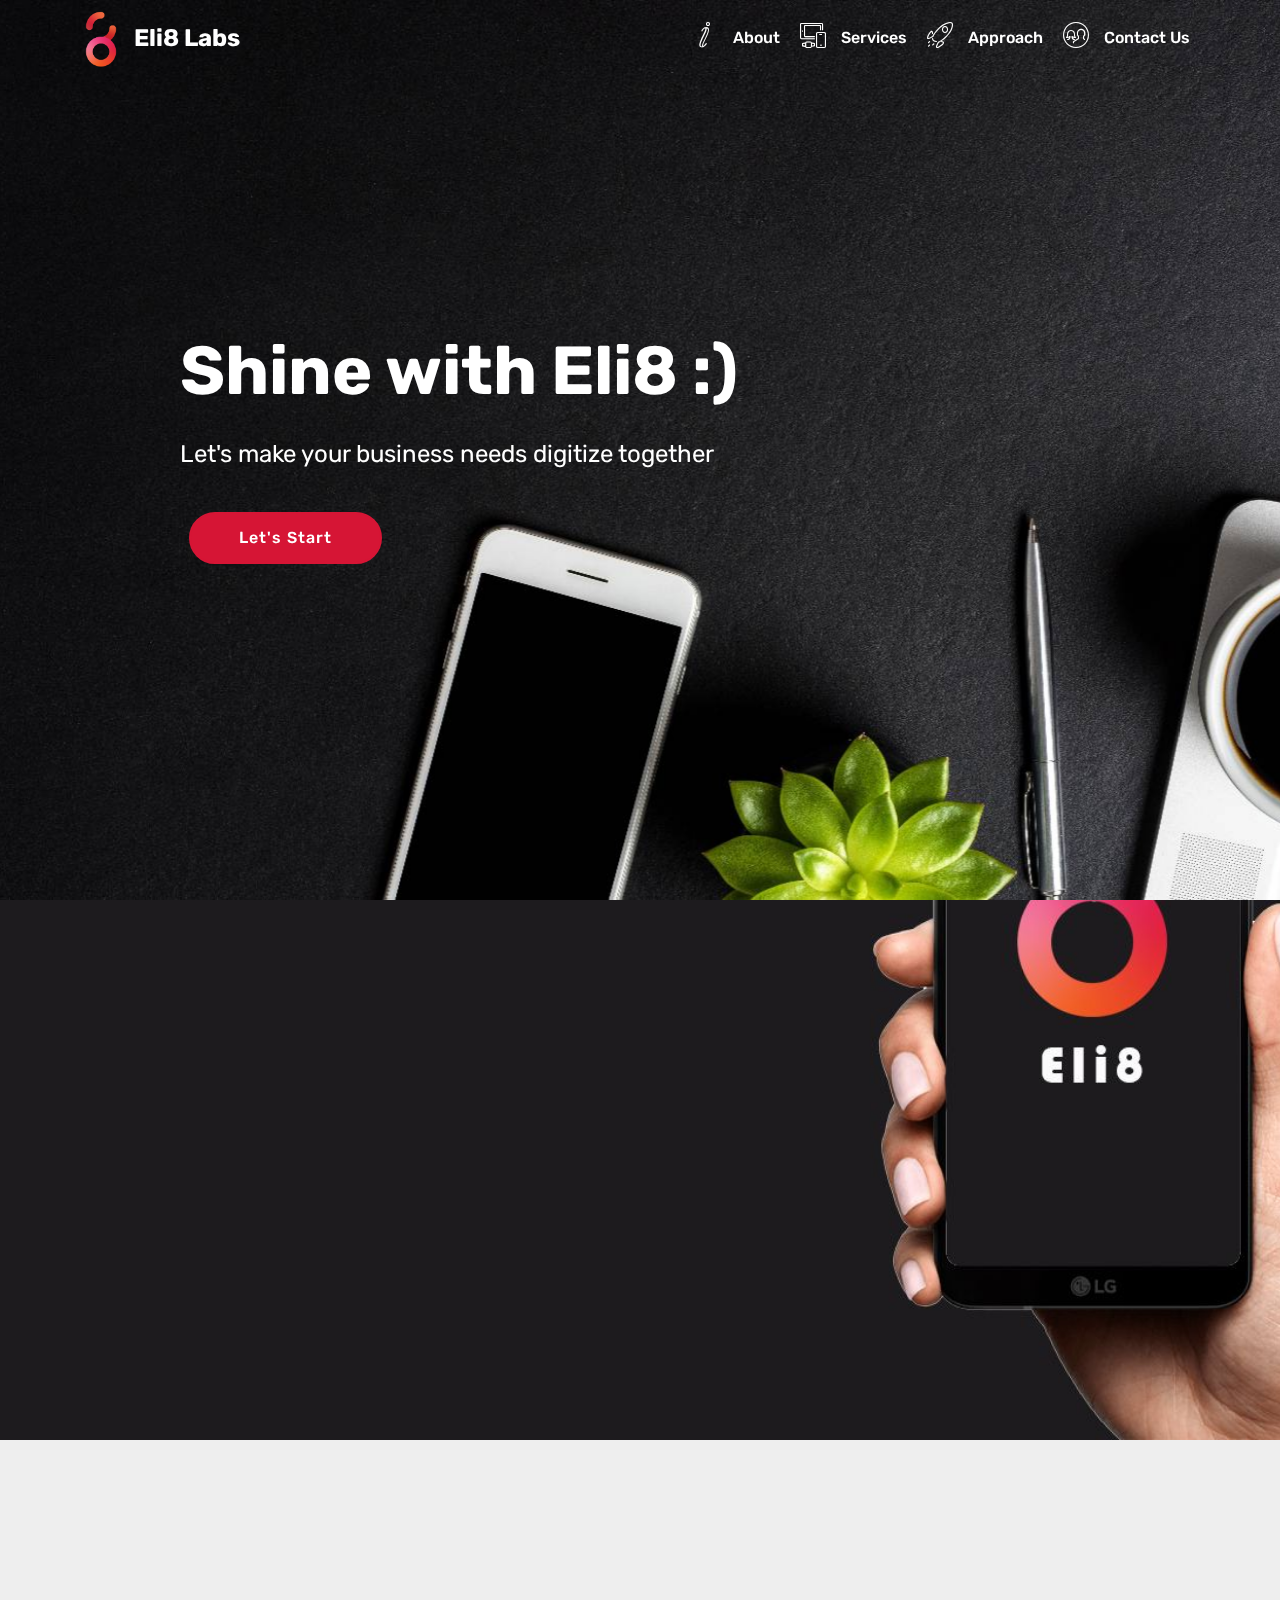
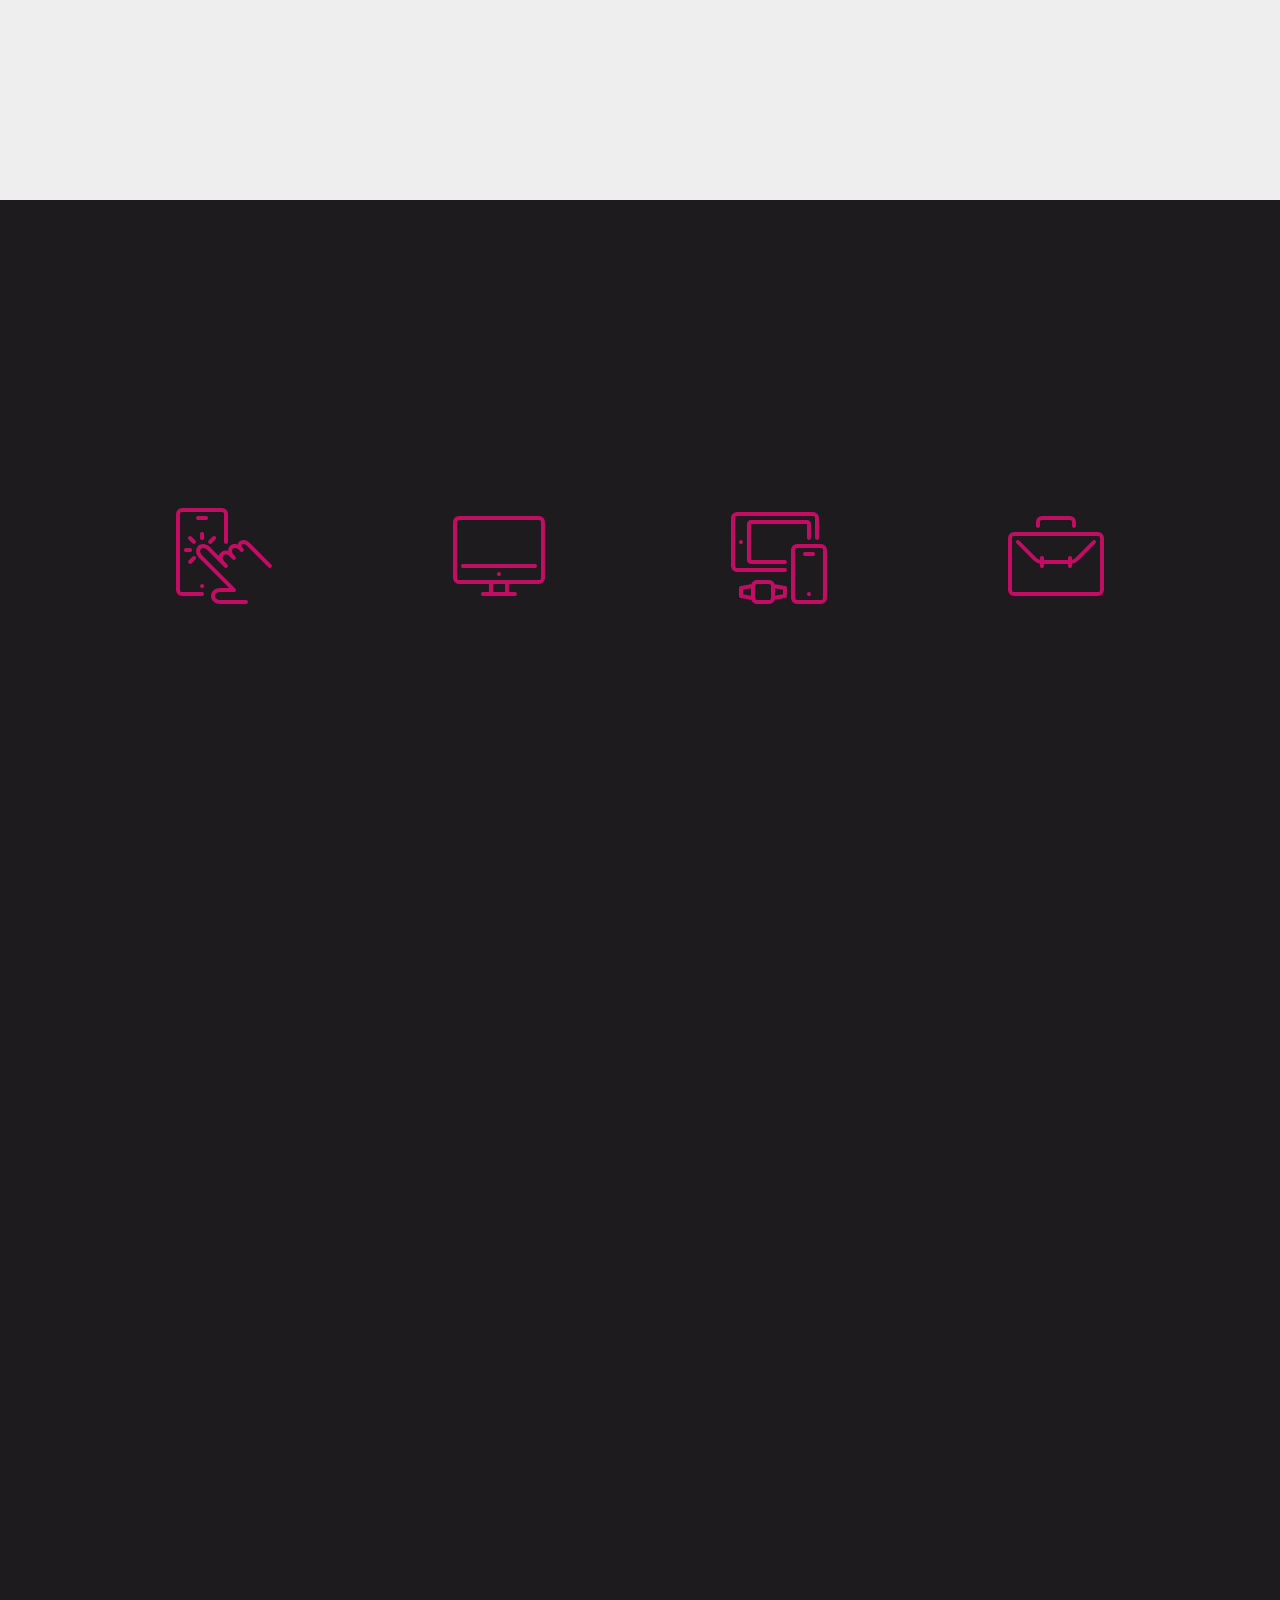
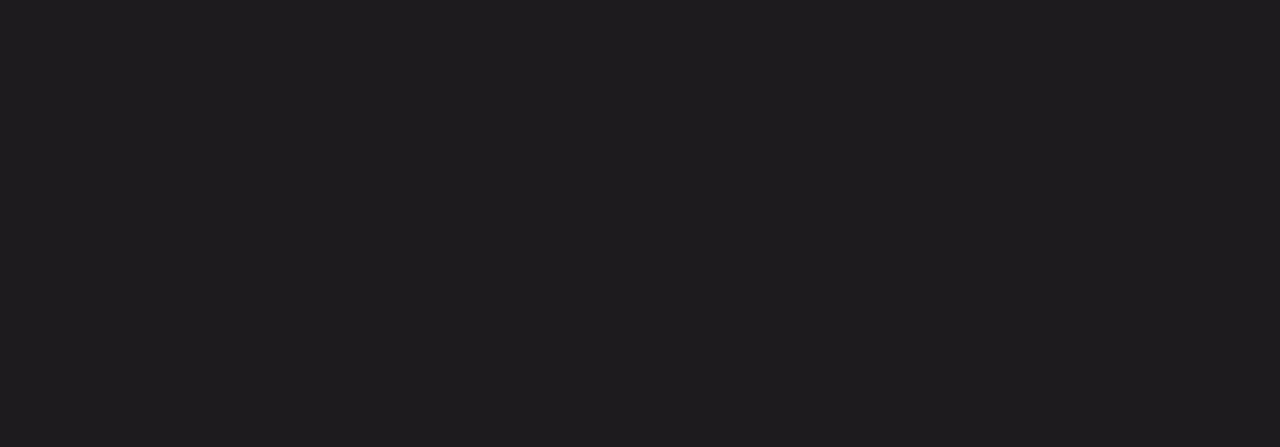
==== index.html @ a5d60093 "create github pages" ====
<!DOCTYPE html>
<html>
<head>
  <!-- Site made with Mobirise Website Builder v4.3.2, https://mobirise.com -->
  <meta charset="UTF-8">
  <meta http-equiv="X-UA-Compatible" content="IE=edge">
  <meta name="generator" content="Mobirise v4.3.2, mobirise.com">
  <meta name="viewport" content="width=device-width, initial-scale=1">
  <link rel="shortcut icon" href="assets/images/eli8-1068x1564.png" type="image/x-icon">
  <meta name="description" content="">
  <title>Home</title>
  <link rel="stylesheet" href="assets/web/assets/mobirise-icons/mobirise-icons.css">
  <link rel="stylesheet" href="assets/tether/tether.min.css">
  <link rel="stylesheet" href="assets/bootstrap/css/bootstrap.min.css">
  <link rel="stylesheet" href="assets/bootstrap/css/bootstrap-grid.min.css">
  <link rel="stylesheet" href="assets/bootstrap/css/bootstrap-reboot.min.css">
  <link rel="stylesheet" href="assets/dropdown/css/style.css">
  <link rel="stylesheet" href="assets/socicon/css/styles.css">
  <link rel="stylesheet" href="assets/animate.css/animate.min.css">
  <link rel="stylesheet" href="assets/theme/css/style.css">
  <link rel="stylesheet" href="assets/mobirise/css/mbr-additional.css" type="text/css">
  
  
  
</head>
<body>
<section class="menu cid-rvtbLqOova" once="menu" id="menu1-i" data-rv-view="177">

    

    <nav class="navbar navbar-expand beta-menu navbar-dropdown align-items-center navbar-fixed-top navbar-toggleable-sm bg-color transparent">
        <button class="navbar-toggler navbar-toggler-right" type="button" data-toggle="collapse" data-target="#navbarSupportedContent" aria-controls="navbarSupportedContent" aria-expanded="false" aria-label="Toggle navigation">
            <div class="hamburger">
                <span></span>
                <span></span>
                <span></span>
                <span></span>
            </div>
        </button>
        <div class="menu-logo">
            <div class="navbar-brand">
                <span class="navbar-logo">
                    <a href="https://mobirise.com">
                         <img src="assets/images/eli8-1068x1564.png" alt="Mobirise" title="" media-simple="true" style="height: 3.8rem;">
                    </a>
                </span>
                <span class="navbar-caption-wrap"><a class="navbar-caption text-white display-5" href="https://mobirise.com">
                        Eli8 Labs</a></span>
            </div>
        </div>
        <div class="collapse navbar-collapse" id="navbarSupportedContent">
            <ul class="navbar-nav nav-dropdown nav-right" data-app-modern-menu="true"><li class="nav-item">
                    <a class="nav-link link text-white display-4" href="about.html"><span class="mbri-italic mbr-iconfont mbr-iconfont-btn"></span>
                        
                        About</a>
                </li>
                <li class="nav-item">
                    <a class="nav-link link text-white display-4" href="services.html"><span class="mbri-devices mbr-iconfont mbr-iconfont-btn"></span>
                        Services</a>
                </li><li class="nav-item"><a class="nav-link link text-white display-4" href="approach.html"><span class="mbri-rocket mbr-iconfont mbr-iconfont-btn"></span>
                        
                        Approach
                    </a></li><li class="nav-item"><a class="nav-link link text-white display-4" href="index.html#form1-17"><span class="mbri-users mbr-iconfont mbr-iconfont-btn"></span>
                        
                        Contact Us</a></li></ul>
            
        </div>
    </nav>
</section>

<section class="engine"><a href="https://mobirise.co/n">bootstrap modal form</a></section><section class="cid-rvvhO554nx mbr-fullscreen mbr-parallax-background" id="header2-t" data-rv-view="179">

    

    

    <div class="container align-center">
        <div class="row justify-content-md-center">
            <div class="mbr-white col-md-10">
                <h1 class="mbr-section-title mbr-bold pb-3 mbr-fonts-style display-1">
                    Shine with Eli8 :)</h1>
                
                <p class="mbr-text pb-3 mbr-fonts-style display-5">
                    Let's make your business needs digitize together</p>
                <div class="mbr-section-btn"><a class="btn btn-md btn-secondary display-4" href="index.html#header9-14">Let's Start</a></div>
            </div>
        </div>
    </div>
    
</section>

<section class="header9 cid-rvvFscpYfG mbr-fullscreen mbr-parallax-background" id="header9-14" data-rv-view="182">

    

    

    <div class="container">
        <div class="media-container-column mbr-white col-md-8">
            <h1 class="mbr-section-title align-left mbr-bold pb-3 mbr-fonts-style display-1">
                Who We Are?</h1>
            
            <p class="mbr-text align-left pb-3 mbr-fonts-style display-5">
                Lorem Ipsum is simply dummy text of the printing and typesetting industry. Lorem Ipsum has been the industry's standard dummy text ever since the 1500s, when an unknown printer took a galley of type and scrambled it to make a type specimen book.</p>
            <div class="mbr-section-btn align-left"><a class="btn btn-md btn-primary display-4" href="https://mobirise.com">LEARN MORE ABOUT US</a></div>
        </div>
    </div>

    
</section>

<section class="mbr-section content4 cid-rvvIfYBjrs" id="content4-16" data-rv-view="185">

    

    <div class="container">
        <div class="media-container-row">
            <div class="title col-12 col-md-8">
                <h2 class="align-center pb-3 mbr-fonts-style display-2">
                    What We Do?</h2>
                <h3 class="mbr-section-subtitle align-center mbr-light mbr-fonts-style display-5">Lorem ipsum dolor sit amet, consectetur adipiscing elit, sed do eiusmod tempor incididunt ut labore et dolore magna aliqua.</h3>
                
            </div>
        </div>
    </div>
</section>

<section class="features1 cid-rvvI4tYI9h" id="features1-15" data-rv-view="187">
    
    

    
    <div class="container">
        <div class="media-container-row">

            <div class="card p-3 col-12 col-md-6 col-lg-3">
                <div class="card-img pb-3">
                    <span class="mbr-iconfont mbri-touch" style="color: rgb(193, 13, 100);" media-simple="true"></span>
                </div>
                <div class="card-box">
                    <h4 class="card-title py-3 mbr-fonts-style display-5">
                        Mobile Applications</h4>
                    <p class="mbr-text mbr-fonts-style display-7">
                        Android , iOS, Flutter Cross Platform Development</p>
                </div>
            </div>

            <div class="card p-3 col-12 col-md-6 col-lg-3">
                <div class="card-img pb-3">
                    <span class="mbr-iconfont mbri-desktop" style="color: rgb(193, 13, 100);" media-simple="true"></span>
                </div>
                <div class="card-box">
                    <h4 class="card-title py-3 mbr-fonts-style display-5">
                        Web Applications</h4>
                    <p class="mbr-text mbr-fonts-style display-7">
                        Web Application Development<br></p>
                </div>
            </div>

            <div class="card p-3 col-12 col-md-6 col-lg-3">
                <div class="card-img pb-3">
                    <span class="mbr-iconfont mbri-devices" style="color: rgb(193, 13, 100);" media-simple="true"></span>
                </div>
                <div class="card-box">
                    <h4 class="card-title py-3 mbr-fonts-style display-5">
                        App Landings</h4>
                    <p class="mbr-text mbr-fonts-style display-7">
                        App landing page development</p>
                </div>
            </div>

            <div class="card p-3 col-12 col-md-6 col-lg-3">
                <div class="card-img pb-3">
                    <span class="mbr-iconfont mbri-briefcase" style="color: rgb(193, 13, 100);" media-simple="true"></span>
                </div>
                <div class="card-box">
                    <h4 class="card-title py-3 mbr-fonts-style display-5">
                        Bespoke Systems</h4>
                    <p class="mbr-text mbr-fonts-style display-7">
                       Custom Applications for your organization</p>
                </div>
            </div>

        </div>

    </div>

</section>

<section class="mbr-section form1 cid-rvvOSDCwDo" id="form1-17" data-rv-view="190">

    

    
    <div class="container">
        <div class="row justify-content-center">
            <div class="title col-12 col-lg-8">
                <h2 class="mbr-section-title align-center pb-3 mbr-fonts-style display-2">
                    CONTACT US</h2>
                <h3 class="mbr-section-subtitle align-center mbr-light pb-3 mbr-fonts-style display-5">
                    Easily add subscribe and contact forms without any server-side integration.
                </h3>
            </div>
        </div>
    </div>
    <div class="container">
        <div class="row justify-content-center">
            <div class="media-container-column col-lg-8" data-form-type="formoid">
                    <div data-form-alert="" hidden="">
                        Thanks for filling out the form!
                    </div>
            
                    <form class="mbr-form" action="https://mobirise.com/" method="post" data-form-title="Mobirise Form"><input type="hidden" data-form-email="true" value="SjIIIX7i0pH27YofA9bRrX9NT9EL0CUHFRrZJlmYamUxlcJvRwofcOYhWgzHPPzpI78FyOOfkW+EtycL2wZRQ/Tr6wQ4jwp8awoGyJpTFpb8e1uePSMSh51F1GyrNR1G">
                        <div class="row row-sm-offset">
                            <div class="col-md-4 multi-horizontal" data-for="name">
                                <div class="form-group">
                                    <label class="form-control-label mbr-fonts-style display-7" for="name-form1-17">Name</label>
                                    <input type="text" class="form-control" name="name" data-form-field="Name" required="" id="name-form1-17">
                                </div>
                            </div>
                            <div class="col-md-4 multi-horizontal" data-for="email">
                                <div class="form-group">
                                    <label class="form-control-label mbr-fonts-style display-7" for="email-form1-17">Email</label>
                                    <input type="email" class="form-control" name="email" data-form-field="Email" required="" id="email-form1-17">
                                </div>
                            </div>
                            <div class="col-md-4 multi-horizontal" data-for="phone">
                                <div class="form-group">
                                    <label class="form-control-label mbr-fonts-style display-7" for="phone-form1-17">Phone</label>
                                    <input type="tel" class="form-control" name="phone" data-form-field="Phone" id="phone-form1-17">
                                </div>
                            </div>
                        </div>
                        <div class="form-group" data-for="message">
                            <label class="form-control-label mbr-fonts-style display-7" for="message-form1-17">Message</label>
                            <textarea type="text" class="form-control" name="message" rows="7" data-form-field="Message" id="message-form1-17"></textarea>
                        </div>
            
                        <span class="input-group-btn"><button href="" type="submit" class="btn btn-primary btn-form display-4">SEND FORM</button></span>
                    </form>
            </div>
        </div>
    </div>
</section>

<section class="footer4 cid-rvvPR5E1JB" id="footer4-1b" data-rv-view="193">

    

    

    <div class="container">
        <div class="media-container-row content mbr-white">
            <div class="col-md-3 col-sm-4">
                <div class="mb-3 img-logo">
                    <a href="https://mobirise.com/">
                        <img src="assets/images/eli8-1068x1564.png" alt="Mobirise" title="" media-simple="true">
                    </a>
                </div>
                <p class="mb-3 mbr-fonts-style foot-title display-7">
                    Eli8 Labs</p>
                <p class="mbr-text mbr-fonts-style mbr-links-column display-7">
                    <a href="about.html" class="text-primary">About Us</a>
                    <br><a href="services.html" class="text-primary">Services</a>
                    <br><a href="approach.html" class="text-primary">Approach</a>
                    <br><a href="contact.html" class="text-white"></a><a href="index.html#form1-17" class="text-primary">Contact </a><a href="index.html#form1-17" class="text-primary">Us</a></p>
            </div>
            <div class="col-md-4 col-sm-8">
                <p class="mb-4 foot-title mbr-fonts-style display-7">
                    RECENT NEWS
                </p>
                <p class="mbr-text mbr-fonts-style foot-text display-7">
                    Footer with solid color background and a contact form, Easily add subscribe and contact forms without any server-side integration.
                    <br>
                    <br>Mobirise helps you cut down development time by providing you with a flexible website editor with a drag and drop interface.
                </p>
            </div>
            <div class="col-md-4 offset-md-1 col-sm-12">
                <p class="mb-4 foot-title mbr-fonts-style display-7">
                    SUBSCRIBE
                </p>
                <p class="mbr-text mbr-fonts-style form-text display-7">
                    Get monthly updates and free resources.
                </p>
                <div class="media-container-column" data-form-type="formoid">
                    <div data-form-alert="" hidden="" class="align-center">
                        Thanks for filling out the form!
                    </div>

                    <form class="form-inline" action="https://mobirise.com/" method="post" data-form-title="Mobirise Form">
                        <input type="hidden" value="KBNyMuLrk+CUOon3dSok3vbvHVlHdMuKdqHhSME4bMKo0dPQEgIJ8gZAJFjbyifatjQqJdF0U2yP+rNX9300ZXN42Wptm7UsYut401mdyhWepyqN61+0U8III/oRf6lU" data-form-email="true">
                        <div class="form-group">
                            <input type="email" class="form-control input-sm input-inverse my-2" name="email" required="" data-form-field="Email" placeholder="Email" id="email-footer4-1b">
                        </div>
                        <div class="input-group-btn m-2">
                            <button href="" class="btn btn-primary display-4" type="submit" role="button">Subscribe</button>
                        </div>
                    </form>
                </div>
                <p class="mb-4 mbr-fonts-style foot-title display-7">
                    CONNECT WITH US
                </p>
                <div class="social-list pl-0 mb-0">
                        <div class="soc-item">
                            <a href="https://twitter.com/mobirise" target="_blank">
                                <span class="socicon-twitter socicon mbr-iconfont mbr-iconfont-social" media-simple="true"></span>
                            </a>
                        </div>
                        <div class="soc-item">
                            <a href="https://www.facebook.com/pages/Mobirise/1616226671953247" target="_blank">
                                <span class="socicon-facebook socicon mbr-iconfont mbr-iconfont-social" media-simple="true"></span>
                            </a>
                        </div>
                        <div class="soc-item">
                            <a href="https://www.youtube.com/c/mobirise" target="_blank">
                                <span class="socicon-youtube socicon mbr-iconfont mbr-iconfont-social" media-simple="true"></span>
                            </a>
                        </div>
                        <div class="soc-item">
                            <a href="https://instagram.com/mobirise" target="_blank">
                                <span class="socicon-instagram socicon mbr-iconfont mbr-iconfont-social" media-simple="true"></span>
                            </a>
                        </div>
                        <div class="soc-item">
                            <a href="https://plus.google.com/u/0/+Mobirise" target="_blank">
                                <span class="socicon-googleplus socicon mbr-iconfont mbr-iconfont-social" media-simple="true"></span>
                            </a>
                        </div>
                        <div class="soc-item">
                            <a href="https://www.behance.net/Mobirise" target="_blank">
                                <span class="socicon-behance socicon mbr-iconfont mbr-iconfont-social" media-simple="true"></span>
                            </a>
                        </div>
                </div>
            </div>
        </div>
        
    </div>
</section>


  <script src="assets/web/assets/jquery/jquery.min.js"></script>
  <script src="assets/popper/popper.min.js"></script>
  <script src="assets/tether/tether.min.js"></script>
  <script src="assets/bootstrap/js/bootstrap.min.js"></script>
  <script src="assets/smooth-scroll/smooth-scroll.js"></script>
  <script src="assets/dropdown/js/script.min.js"></script>
  <script src="assets/viewport-checker/jquery.viewportchecker.js"></script>
  <script src="assets/jarallax/jarallax.min.js"></script>
  <script src="assets/touch-swipe/jquery.touch-swipe.min.js"></script>
  <script src="assets/theme/js/script.js"></script>
  <script src="assets/formoid/formoid.min.js"></script>
  
  
 <div id="scrollToTop" class="scrollToTop mbr-arrow-up"><a style="text-align: center;"><i class="mbri-down mbr-iconfont"></i></a></div>
    <input name="animation" type="hidden">
  </body>
</html>
---- assets/web/assets/mobirise-icons/mobirise-icons.css ----
@font-face {
  font-family: 'MobiriseIcons';
  src:  url('mobirise-icons.eot?spat4u');
  src:  url('mobirise-icons.eot?spat4u#iefix') format('embedded-opentype'),
    url('mobirise-icons.ttf?spat4u') format('truetype'),
    url('mobirise-icons.woff?spat4u') format('woff'),
    url('mobirise-icons.svg?spat4u#MobiriseIcons') format('svg');
  font-weight: normal;
  font-style: normal;
}

[class^="mbri-"], [class*=" mbri-"] {
  /* use !important to prevent issues with browser extensions that change fonts */
  font-family: MobiriseIcons !important;
  speak: none;
  font-style: normal;
  font-weight: normal;
  font-variant: normal;
  text-transform: none;
  line-height: 1;

  /* Better Font Rendering =========== */
  -webkit-font-smoothing: antialiased;
  -moz-osx-font-smoothing: grayscale;
}

.mbri-add-submenu:before {
  content: "\e900";
}
.mbri-alert:before {
  content: "\e901";
}
.mbri-align-center:before {
  content: "\e902";
}
.mbri-align-justify:before {
  content: "\e903";
}
.mbri-align-left:before {
  content: "\e904";
}
.mbri-align-right:before {
  content: "\e905";
}
.mbri-android:before {
  content: "\e906";
}
.mbri-apple:before {
  content: "\e907";
}
.mbri-arrow-down:before {
  content: "\e908";
}
.mbri-arrow-next:before {
  content: "\e909";
}
.mbri-arrow-prev:before {
  content: "\e90a";
}
.mbri-arrow-up:before {
  content: "\e90b";
}
.mbri-bold:before {
  content: "\e90c";
}
.mbri-bookmark:before {
  content: "\e90d";
}
.mbri-bootstrap:before {
  content: "\e90e";
}
.mbri-briefcase:before {
  content: "\e90f";
}
.mbri-browse:before {
  content: "\e910";
}
.mbri-bulleted-list:before {
  content: "\e911";
}
.mbri-calendar:before {
  content: "\e912";
}
.mbri-camera:before {
  content: "\e913";
}
.mbri-cart-add:before {
  content: "\e914";
}
.mbri-cart-full:before {
  content: "\e915";
}
.mbri-cash:before {
  content: "\e916";
}
.mbri-change-style:before {
  content: "\e917";
}
.mbri-chat:before {
  content: "\e918";
}
.mbri-clock:before {
  content: "\e919";
}
.mbri-close:before {
  content: "\e91a";
}
.mbri-cloud:before {
  content: "\e91b";
}
.mbri-code:before {
  content: "\e91c";
}
.mbri-contact-form:before {
  content: "\e91d";
}
.mbri-credit-card:before {
  content: "\e91e";
}
.mbri-cursor-click:before {
  content: "\e91f";
}
.mbri-cust-feedback:before {
  content: "\e920";
}
.mbri-database:before {
  content: "\e921";
}
.mbri-delivery:before {
  content: "\e922";
}
.mbri-desktop:before {
  content: "\e923";
}
.mbri-devices:before {
  content: "\e924";
}
.mbri-down:before {
  content: "\e925";
}
.mbri-download:before {
  content: "\e989";
}
.mbri-drag-n-drop:before {
  content: "\e927";
}
.mbri-drag-n-drop2:before {
  content: "\e928";
}
.mbri-edit:before {
  content: "\e929";
}
.mbri-edit2:before {
  content: "\e92a";
}
.mbri-error:before {
  content: "\e92b";
}
.mbri-extension:before {
  content: "\e92c";
}
.mbri-features:before {
  content: "\e92d";
}
.mbri-file:before {
  content: "\e92e";
}
.mbri-flag:before {
  content: "\e92f";
}
.mbri-folder:before {
  content: "\e930";
}
.mbri-gift:before {
  content: "\e931";
}
.mbri-github:before {
  content: "\e932";
}
.mbri-globe:before {
  content: "\e933";
}
.mbri-globe-2:before {
  content: "\e934";
}
.mbri-growing-chart:before {
  content: "\e935";
}
.mbri-hearth:before {
  content: "\e936";
}
.mbri-help:before {
  content: "\e937";
}
.mbri-home:before {
  content: "\e938";
}
.mbri-hot-cup:before {
  content: "\e939";
}
.mbri-idea:before {
  content: "\e93a";
}
.mbri-image-gallery:before {
  content: "\e93b";
}
.mbri-image-slider:before {
  content: "\e93c";
}
.mbri-info:before {
  content: "\e93d";
}
.mbri-italic:before {
  content: "\e93e";
}
.mbri-key:before {
  content: "\e93f";
}
.mbri-laptop:before {
  content: "\e940";
}
.mbri-layers:before {
  content: "\e941";
}
.mbri-left-right:before {
  content: "\e942";
}
.mbri-left:before {
  content: "\e943";
}
.mbri-letter:before {
  content: "\e944";
}
.mbri-like:before {
  content: "\e945";
}
.mbri-link:before {
  content: "\e946";
}
.mbri-lock:before {
  content: "\e947";
}
.mbri-login:before {
  content: "\e948";
}
.mbri-logout:before {
  content: "\e949";
}
.mbri-magic-stick:before {
  content: "\e94a";
}
.mbri-map-pin:before {
  content: "\e94b";
}
.mbri-menu:before {
  content: "\e94c";
}
.mbri-mobile:before {
  content: "\e94d";
}
.mbri-mobile2:before {
  content: "\e94e";
}
.mbri-mobirise:before {
  content: "\e94f";
}
.mbri-more-horizontal:before {
  content: "\e950";
}
.mbri-more-vertical:before {
  content: "\e951";
}
.mbri-music:before {
  content: "\e952";
}
.mbri-new-file:before {
  content: "\e953";
}
.mbri-numbered-list:before {
  content: "\e954";
}
.mbri-opened-folder:before {
  content: "\e955";
}
.mbri-pages:before {
  content: "\e956";
}
.mbri-paper-plane:before {
  content: "\e957";
}
.mbri-paperclip:before {
  content: "\e958";
}
.mbri-photo:before {
  content: "\e959";
}
.mbri-photos:before {
  content: "\e95a";
}
.mbri-pin:before {
  content: "\e95b";
}
.mbri-play:before {
  content: "\e95c";
}
.mbri-plus:before {
  content: "\e95d";
}
.mbri-preview:before {
  content: "\e95e";
}
.mbri-print:before {
  content: "\e95f";
}
.mbri-protect:before {
  content: "\e960";
}
.mbri-question:before {
  content: "\e961";
}
.mbri-quote-left:before {
  content: "\e962";
}
.mbri-quote-right:before {
  content: "\e963";
}
.mbri-refresh:before {
  content: "\e964";
}
.mbri-responsive:before {
  content: "\e965";
}
.mbri-right:before {
  content: "\e966";
}
.mbri-rocket:before {
  content: "\e967";
}
.mbri-sad-face:before {
  content: "\e968";
}
.mbri-sale:before {
  content: "\e969";
}
.mbri-save:before {
  content: "\e96a";
}
.mbri-search:before {
  content: "\e96b";
}
.mbri-setting:before {
  content: "\e96c";
}
.mbri-setting2:before {
  content: "\e96d";
}
.mbri-setting3:before {
  content: "\e96e";
}
.mbri-share:before {
  content: "\e96f";
}
.mbri-shopping-bag:before {
  content: "\e970";
}
.mbri-shopping-basket:before {
  content: "\e971";
}
.mbri-shopping-cart:before {
  content: "\e972";
}
.mbri-sites:before {
  content: "\e973";
}
.mbri-smile-face:before {
  content: "\e974";
}
.mbri-speed:before {
  content: "\e975";
}
.mbri-star:before {
  content: "\e976";
}
.mbri-success:before {
  content: "\e977";
}
.mbri-sun:before {
  content: "\e978";
}
.mbri-sun2:before {
  content: "\e979";
}
.mbri-tablet:before {
  content: "\e97a";
}
.mbri-tablet-vertical:before {
  content: "\e97b";
}
.mbri-target:before {
  content: "\e97c";
}
.mbri-timer:before {
  content: "\e97d";
}
.mbri-to-ftp:before {
  content: "\e97e";
}
.mbri-to-local-drive:before {
  content: "\e97f";
}
.mbri-touch-swipe:before {
  content: "\e980";
}
.mbri-touch:before {
  content: "\e981";
}
.mbri-trash:before {
  content: "\e982";
}
.mbri-underline:before {
  content: "\e983";
}
.mbri-unlink:before {
  content: "\e984";
}
.mbri-unlock:before {
  content: "\e985";
}
.mbri-up-down:before {
  content: "\e986";
}
.mbri-up:before {
  content: "\e987";
}
.mbri-update:before {
  content: "\e988";
}
.mbri-upload:before {
 content: "\e926"; 
}
.mbri-user:before {
  content: "\e98a";
}
.mbri-user2:before {
  content: "\e98b";
}
.mbri-users:before {
  content: "\e98c";
}
.mbri-video:before {
  content: "\e98d";
}
.mbri-video-play:before {
  content: "\e98e";
}
.mbri-watch:before {
  content: "\e98f";
}
.mbri-website-theme:before {
  content: "\e990";
}
.mbri-wifi:before {
  content: "\e991";
}
.mbri-windows:before {
  content: "\e992";
}
.mbri-zoom-out:before {
  content: "\e993";
}
.mbri-redo:before {
  content: "\e994";
}
.mbri-undo:before {
  content: "\e995";
}
---- assets/dropdown/css/style.css ----
.navbar-dropdown {
  left: 0;
  padding: 0;
  position: absolute;
  right: 0;
  top: 0;
  transition: all 0.45s ease;
  z-index: 1030;
  background: #282828; }
  .navbar-dropdown .navbar-logo {
    margin-right: 0.8rem;
    transition: margin 0.3s ease-in-out;
    vertical-align: middle; }
    .navbar-dropdown .navbar-logo img {
      height: 3.125rem;
      transition: all 0.3s ease-in-out; }
    .navbar-dropdown .navbar-logo.mbr-iconfont {
      font-size: 3.125rem;
      line-height: 3.125rem; }
  .navbar-dropdown .navbar-caption {
    font-weight: 700;
    white-space: normal;
    vertical-align: -4px;
    line-height: 3.125rem !important; }
    .navbar-dropdown .navbar-caption, .navbar-dropdown .navbar-caption:hover {
      color: inherit;
      text-decoration: none; }
  .navbar-dropdown .mbr-iconfont + .navbar-caption {
    vertical-align: -1px; }
  .navbar-dropdown.navbar-fixed-top {
    position: fixed; }
  .navbar-dropdown .navbar-brand span {
    vertical-align: -4px; }
  .navbar-dropdown.bg-color.transparent {
    background: none; }
  .navbar-dropdown.navbar-short .navbar-brand {
    padding: 0.625rem 0; }
    .navbar-dropdown.navbar-short .navbar-brand span {
      vertical-align: -1px; }
  .navbar-dropdown.navbar-short .navbar-caption {
    line-height: 2.375rem !important;
    vertical-align: -2px; }
  .navbar-dropdown.navbar-short .navbar-logo {
    margin-right: 0.5rem; }
    .navbar-dropdown.navbar-short .navbar-logo img {
      height: 2.375rem; }
    .navbar-dropdown.navbar-short .navbar-logo.mbr-iconfont {
      font-size: 2.375rem;
      line-height: 2.375rem; }
  .navbar-dropdown.navbar-short .mbr-table-cell {
    height: 3.625rem; }
  .navbar-dropdown .navbar-close {
    left: 0.6875rem;
    position: fixed;
    top: 0.75rem;
    z-index: 1000; }
  .navbar-dropdown .hamburger-icon {
    content: "";
    display: inline-block;
    vertical-align: middle;
    width: 16px;
    -webkit-box-shadow: 0 -6px 0 1px #282828,0 0 0 1px #282828,0 6px 0 1px #282828;
    -moz-box-shadow: 0 -6px 0 1px #282828,0 0 0 1px #282828,0 6px 0 1px #282828;
    box-shadow: 0 -6px 0 1px #282828,0 0 0 1px #282828,0 6px 0 1px #282828; }

.dropdown-menu .dropdown-toggle[data-toggle="dropdown-submenu"]::after {
  border-bottom: 0.35em solid transparent;
  border-left: 0.35em solid;
  border-right: 0;
  border-top: 0.35em solid transparent;
  margin-left: 0.3rem; }

.dropdown-menu .dropdown-item:focus {
  outline: 0; }

.nav-dropdown {
  font-size: 0.75rem;
  font-weight: 500;
  height: auto !important; }
  .nav-dropdown .nav-btn {
    padding-left: 1rem; }
  .nav-dropdown .link {
    margin: .667em 1.667em;
    font-weight: 500;
    padding: 0;
    transition: color .2s ease-in-out; }
    .nav-dropdown .link.dropdown-toggle {
      margin-right: 2.583em; }
      .nav-dropdown .link.dropdown-toggle::after {
        margin-left: .25rem;
        border-top: 0.35em solid;
        border-right: 0.35em solid transparent;
        border-left: 0.35em solid transparent;
        border-bottom: 0; }
      .nav-dropdown .link.dropdown-toggle[aria-expanded="true"] {
        margin: 0;
        padding: 0.667em 3.263em  0.667em 1.667em; }
  .nav-dropdown .link::after,
  .nav-dropdown .dropdown-item::after {
    color: inherit; }
  .nav-dropdown .btn {
    font-size: 0.75rem;
    font-weight: 700;
    letter-spacing: 0;
    margin-bottom: 0;
    padding-left: 1.25rem;
    padding-right: 1.25rem; }
  .nav-dropdown .dropdown-menu {
    border-radius: 0;
    border: 0;
    left: 0;
    margin: 0;
    padding-bottom: 1.25rem;
    padding-top: 1.25rem;
    position: relative; }
  .nav-dropdown .dropdown-submenu {
    margin-left: 0.125rem;
    top: 0; }
  .nav-dropdown .dropdown-item {
    font-weight: 500;
    line-height: 2;
    padding: 0.3846em 4.615em 0.3846em 1.5385em;
    position: relative;
    transition: color .2s ease-in-out, background-color .2s ease-in-out; }
    .nav-dropdown .dropdown-item::after {
      margin-top: -0.3077em;
      position: absolute;
      right: 1.1538em;
      top: 50%; }
    .nav-dropdown .dropdown-item:focus, .nav-dropdown .dropdown-item:hover {
      background: none; }

@media (max-width: 767px) {
  .nav-dropdown.navbar-toggleable-sm {
    bottom: 0;
    display: none;
    left: 0;
    overflow-x: hidden;
    position: fixed;
    top: 0;
    transform: translateX(-100%);
    -ms-transform: translateX(-100%);
    -webkit-transform: translateX(-100%);
    width: 18.75rem;
    z-index: 999; } }
.nav-dropdown.navbar-toggleable-xl {
  bottom: 0;
  display: none;
  left: 0;
  overflow-x: hidden;
  position: fixed;
  top: 0;
  transform: translateX(-100%);
  -ms-transform: translateX(-100%);
  -webkit-transform: translateX(-100%);
  width: 18.75rem;
  z-index: 999; }

.nav-dropdown-sm {
  display: block !important;
  overflow-x: hidden;
  overflow: auto;
  padding-top: 3.875rem; }
  .nav-dropdown-sm::after {
    content: "";
    display: block;
    height: 3rem;
    width: 100%; }
  .nav-dropdown-sm.collapse.in ~ .navbar-close {
    display: block !important; }
  .nav-dropdown-sm.collapsing, .nav-dropdown-sm.collapse.in {
    transform: translateX(0);
    -ms-transform: translateX(0);
    -webkit-transform: translateX(0);
    transition: all 0.25s ease-out;
    -webkit-transition: all 0.25s ease-out;
    background: #282828; }
  .nav-dropdown-sm.collapsing[aria-expanded="false"] {
    transform: translateX(-100%);
    -ms-transform: translateX(-100%);
    -webkit-transform: translateX(-100%); }
  .nav-dropdown-sm .nav-item {
    display: block;
    margin-left: 0 !important;
    padding-left: 0; }
  .nav-dropdown-sm .link,
  .nav-dropdown-sm .dropdown-item {
    border-top: 1px dotted rgba(255, 255, 255, 0.1);
    font-size: 0.8125rem;
    line-height: 1.6;
    margin: 0 !important;
    padding: 0.875rem 2.4rem 0.875rem 1.5625rem !important;
    position: relative;
    white-space: normal; }
    .nav-dropdown-sm .link:focus, .nav-dropdown-sm .link:hover,
    .nav-dropdown-sm .dropdown-item:focus,
    .nav-dropdown-sm .dropdown-item:hover {
      background: rgba(0, 0, 0, 0.2) !important;
      color: #c0a375; }
  .nav-dropdown-sm .nav-btn {
    position: relative;
    padding: 1.5625rem 1.5625rem 0 1.5625rem; }
    .nav-dropdown-sm .nav-btn::before {
      border-top: 1px dotted rgba(255, 255, 255, 0.1);
      content: "";
      left: 0;
      position: absolute;
      top: 0;
      width: 100%; }
    .nav-dropdown-sm .nav-btn + .nav-btn {
      padding-top: 0.625rem; }
      .nav-dropdown-sm .nav-btn + .nav-btn::before {
        display: none; }
  .nav-dropdown-sm .btn {
    padding: 0.625rem 0; }
  .nav-dropdown-sm .dropdown-toggle[data-toggle="dropdown-submenu"]::after {
    margin-left: .25rem;
    border-top: 0.35em solid;
    border-right: 0.35em solid transparent;
    border-left: 0.35em solid transparent;
    border-bottom: 0; }
  .nav-dropdown-sm .dropdown-toggle[data-toggle="dropdown-submenu"][aria-expanded="true"]::after {
    border-top: 0;
    border-right: 0.35em solid transparent;
    border-left: 0.35em solid transparent;
    border-bottom: 0.35em solid; }
  .nav-dropdown-sm .dropdown-menu {
    margin: 0;
    padding: 0;
    position: relative;
    top: 0;
    left: 0;
    width: 100%;
    border: 0;
    float: none;
    border-radius: 0;
    background: none; }
  .nav-dropdown-sm .dropdown-submenu {
    left: 100%;
    margin-left: 0.125rem;
    margin-top: -1.25rem;
    top: 0; }

.navbar-toggleable-sm .nav-dropdown .dropdown-menu {
  position: absolute; }

.navbar-toggleable-sm .nav-dropdown .dropdown-submenu {
  left: 100%;
  margin-left: 0.125rem;
  margin-top: -1.25rem;
  top: 0; }

.navbar-toggleable-sm.opened .nav-dropdown .dropdown-menu {
  position: relative; }

.navbar-toggleable-sm.opened .nav-dropdown .dropdown-submenu {
  left: 0;
  margin-left: 00rem;
  margin-top: 0rem;
  top: 0; }

.is-builder .nav-dropdown.collapsing {
  transition: none !important; }

/*# sourceMappingURL=style.css.map */
---- assets/socicon/css/styles.css ----
@charset "UTF-8";

@font-face {
  font-family: "socicon";
  src:url("../fonts/socicon.eot");
  src:url("../fonts/socicon.eot?#iefix") format("embedded-opentype"),
    url("../fonts/socicon.woff") format("woff"),
    url("../fonts/socicon.ttf") format("truetype"),
    url("../fonts/socicon.svg#socicon") format("svg");
  font-weight: normal;
  font-style: normal;

}

[data-icon]:before {
  font-family: "socicon" !important;
  content: attr(data-icon);
  font-style: normal !important;
  font-weight: normal !important;
  font-variant: normal !important;
  text-transform: none !important;
  speak: none;
  line-height: 1;
  -webkit-font-smoothing: antialiased;
  -moz-osx-font-smoothing: grayscale;
}

[class^="socicon-"]:before,
[class*=" socicon-"]:before {
  font-family: "socicon" !important;
  font-style: normal !important;
  font-weight: normal !important;
  font-variant: normal !important;
  text-transform: none !important;
  speak: none;
  line-height: 1;
  -webkit-font-smoothing: antialiased;
  -moz-osx-font-smoothing: grayscale;
}

.socicon-modelmayhem:before {
  content: "\e000";
}
.socicon-mixcloud:before {
  content: "\e001";
}
.socicon-drupal:before {
  content: "\e002";
}
.socicon-swarm:before {
  content: "\e003";
}
.socicon-istock:before {
  content: "\e004";
}
.socicon-yammer:before {
  content: "\e005";
}
.socicon-ello:before {
  content: "\e006";
}
.socicon-stackoverflow:before {
  content: "\e007";
}
.socicon-persona:before {
  content: "\e008";
}
.socicon-triplej:before {
  content: "\e009";
}
.socicon-houzz:before {
  content: "\e00a";
}
.socicon-rss:before {
  content: "\e00b";
}
.socicon-paypal:before {
  content: "\e00c";
}
.socicon-odnoklassniki:before {
  content: "\e00d";
}
.socicon-airbnb:before {
  content: "\e00e";
}
.socicon-periscope:before {
  content: "\e00f";
}
.socicon-outlook:before {
  content: "\e010";
}
.socicon-coderwall:before {
  content: "\e011";
}
.socicon-tripadvisor:before {
  content: "\e012";
}
.socicon-appnet:before {
  content: "\e013";
}
.socicon-goodreads:before {
  content: "\e014";
}
.socicon-tripit:before {
  content: "\e015";
}
.socicon-lanyrd:before {
  content: "\e016";
}
.socicon-slideshare:before {
  content: "\e017";
}
.socicon-buffer:before {
  content: "\e018";
}
.socicon-disqus:before {
  content: "\e019";
}
.socicon-vkontakte:before {
  content: "\e01a";
}
.socicon-whatsapp:before {
  content: "\e01b";
}
.socicon-patreon:before {
  content: "\e01c";
}
.socicon-storehouse:before {
  content: "\e01d";
}
.socicon-pocket:before {
  content: "\e01e";
}
.socicon-mail:before {
  content: "\e01f";
}
.socicon-blogger:before {
  content: "\e020";
}
.socicon-technorati:before {
  content: "\e021";
}
.socicon-reddit:before {
  content: "\e022";
}
.socicon-dribbble:before {
  content: "\e023";
}
.socicon-stumbleupon:before {
  content: "\e024";
}
.socicon-digg:before {
  content: "\e025";
}
.socicon-envato:before {
  content: "\e026";
}
.socicon-behance:before {
  content: "\e027";
}
.socicon-delicious:before {
  content: "\e028";
}
.socicon-deviantart:before {
  content: "\e029";
}
.socicon-forrst:before {
  content: "\e02a";
}
.socicon-play:before {
  content: "\e02b";
}
.socicon-zerply:before {
  content: "\e02c";
}
.socicon-wikipedia:before {
  content: "\e02d";
}
.socicon-apple:before {
  content: "\e02e";
}
.socicon-flattr:before {
  content: "\e02f";
}
.socicon-github:before {
  content: "\e030";
}
.socicon-renren:before {
  content: "\e031";
}
.socicon-friendfeed:before {
  content: "\e032";
}
.socicon-newsvine:before {
  content: "\e033";
}
.socicon-identica:before {
  content: "\e034";
}
.socicon-bebo:before {
  content: "\e035";
}
.socicon-zynga:before {
  content: "\e036";
}
.socicon-steam:before {
  content: "\e037";
}
.socicon-xbox:before {
  content: "\e038";
}
.socicon-windows:before {
  content: "\e039";
}
.socicon-qq:before {
  content: "\e03a";
}
.socicon-douban:before {
  content: "\e03b";
}
.socicon-meetup:before {
  content: "\e03c";
}
.socicon-playstation:before {
  content: "\e03d";
}
.socicon-android:before {
  content: "\e03e";
}
.socicon-snapchat:before {
  content: "\e03f";
}
.socicon-twitter:before {
  content: "\e040";
}
.socicon-facebook:before {
  content: "\e041";
}
.socicon-googleplus:before {
  content: "\e042";
}
.socicon-pinterest:before {
  content: "\e043";
}
.socicon-foursquare:before {
  content: "\e044";
}
.socicon-yahoo:before {
  content: "\e045";
}
.socicon-skype:before {
  content: "\e046";
}
.socicon-yelp:before {
  content: "\e047";
}
.socicon-feedburner:before {
  content: "\e048";
}
.socicon-linkedin:before {
  content: "\e049";
}
.socicon-viadeo:before {
  content: "\e04a";
}
.socicon-xing:before {
  content: "\e04b";
}
.socicon-myspace:before {
  content: "\e04c";
}
.socicon-soundcloud:before {
  content: "\e04d";
}
.socicon-spotify:before {
  content: "\e04e";
}
.socicon-grooveshark:before {
  content: "\e04f";
}
.socicon-lastfm:before {
  content: "\e050";
}
.socicon-youtube:before {
  content: "\e051";
}
.socicon-vimeo:before {
  content: "\e052";
}
.socicon-dailymotion:before {
  content: "\e053";
}
.socicon-vine:before {
  content: "\e054";
}
.socicon-flickr:before {
  content: "\e055";
}
.socicon-500px:before {
  content: "\e056";
}
.socicon-wordpress:before {
  content: "\e058";
}
.socicon-tumblr:before {
  content: "\e059";
}
.socicon-twitch:before {
  content: "\e05a";
}
.socicon-8tracks:before {
  content: "\e05b";
}
.socicon-amazon:before {
  content: "\e05c";
}
.socicon-icq:before {
  content: "\e05d";
}
.socicon-smugmug:before {
  content: "\e05e";
}
.socicon-ravelry:before {
  content: "\e05f";
}
.socicon-weibo:before {
  content: "\e060";
}
.socicon-baidu:before {
  content: "\e061";
}
.socicon-angellist:before {
  content: "\e062";
}
.socicon-ebay:before {
  content: "\e063";
}
.socicon-imdb:before {
  content: "\e064";
}
.socicon-stayfriends:before {
  content: "\e065";
}
.socicon-residentadvisor:before {
  content: "\e066";
}
.socicon-google:before {
  content: "\e067";
}
.socicon-yandex:before {
  content: "\e068";
}
.socicon-sharethis:before {
  content: "\e069";
}
.socicon-bandcamp:before {
  content: "\e06a";
}
.socicon-itunes:before {
  content: "\e06b";
}
.socicon-deezer:before {
  content: "\e06c";
}
.socicon-telegram:before {
  content: "\e06e";
}
.socicon-openid:before {
  content: "\e06f";
}
.socicon-amplement:before {
  content: "\e070";
}
.socicon-viber:before {
  content: "\e071";
}
.socicon-zomato:before {
  content: "\e072";
}
.socicon-draugiem:before {
  content: "\e074";
}
.socicon-endomodo:before {
  content: "\e075";
}
.socicon-filmweb:before {
  content: "\e076";
}
.socicon-stackexchange:before {
  content: "\e077";
}
.socicon-wykop:before {
  content: "\e078";
}
.socicon-teamspeak:before {
  content: "\e079";
}
.socicon-teamviewer:before {
  content: "\e07a";
}
.socicon-ventrilo:before {
  content: "\e07b";
}
.socicon-younow:before {
  content: "\e07c";
}
.socicon-raidcall:before {
  content: "\e07d";
}
.socicon-mumble:before {
  content: "\e07e";
}
.socicon-medium:before {
  content: "\e06d";
}
.socicon-bebee:before {
  content: "\e07f";
}
.socicon-hitbox:before {
  content: "\e080";
}
.socicon-reverbnation:before {
  content: "\e081";
}
.socicon-formulr:before {
  content: "\e082";
}
.socicon-instagram:before {
  content: "\e057";
}
.socicon-battlenet:before {
  content: "\e083";
}
.socicon-chrome:before {
  content: "\e084";
}
.socicon-discord:before {
  content: "\e086";
}
.socicon-issuu:before {
  content: "\e087";
}
.socicon-macos:before {
  content: "\e088";
}
.socicon-firefox:before {
  content: "\e089";
}
.socicon-opera:before {
  content: "\e08d";
}
.socicon-keybase:before {
  content: "\e090";
}
.socicon-alliance:before {
  content: "\e091";
}
.socicon-livejournal:before {
  content: "\e092";
}
.socicon-googlephotos:before {
  content: "\e093";
}
.socicon-horde:before {
  content: "\e094";
}
.socicon-etsy:before {
  content: "\e095";
}
.socicon-zapier:before {
  content: "\e096";
}
.socicon-google-scholar:before {
  content: "\e097";
}
.socicon-researchgate:before {
  content: "\e098";
}
.socicon-wechat:before {
  content: "\e099";
}
.socicon-strava:before {
  content: "\e09a";
}
.socicon-line:before {
  content: "\e09b";
}
.socicon-lyft:before {
  content: "\e09c";
}
.socicon-uber:before {
  content: "\e09d";
}
.socicon-songkick:before {
  content: "\e09e";
}
.socicon-viewbug:before {
  content: "\e09f";
}
.socicon-googlegroups:before {
  content: "\e0a0";
}
.socicon-quora:before {
  content: "\e073";
}
.socicon-diablo:before {
  content: "\e085";
}
.socicon-blizzard:before {
  content: "\e0a1";
}
.socicon-hearthstone:before {
  content: "\e08b";
}
.socicon-heroes:before {
  content: "\e08a";
}
.socicon-overwatch:before {
  content: "\e08c";
}
.socicon-warcraft:before {
  content: "\e08e";
}
.socicon-starcraft:before {
  content: "\e08f";
}
.socicon-beam:before {
  content: "\e0a2";
}
.socicon-curse:before {
  content: "\e0a3";
}
.socicon-player:before {
  content: "\e0a4";
}
.socicon-streamjar:before {
  content: "\e0a5";
}
.socicon-nintendo:before {
  content: "\e0a6";
}
.socicon-hellocoton:before {
  content: "\e0a7";
}
---- assets/theme/css/style.css ----
/*!
 * Mobirise v4 theme (https://mobirise.com/)
 * Copyright 2017 Mobirise
 */
section {
  background-color: #eeeeee; }

section,
.container,
.container-fluid {
  position: relative;
  word-wrap: break-word; }

a.mbr-iconfont:hover {
  text-decoration: none; }

.article .lead p, .article .lead ul, .article .lead ol, .article .lead pre, .article .lead blockquote {
  margin-bottom: 0; }

a {
  font-style: normal;
  font-weight: 400;
  cursor: pointer; }
  a, a:hover {
    text-decoration: none; }

figure {
  margin-bottom: 0; }

body {
  color: #232323; }

h1, h2, h3, h4, h5, h6,
.h1, .h2, .h3, .h4, .h5, .h6,
.display-1, .display-2, .display-3, .display-4 {
  line-height: 1;
  word-break: break-word;
  word-wrap: break-word; }

b, strong {
  font-weight: bold; }

blockquote {
  padding: 10px 0 10px 20px;
  position: relative;
  border-left: 2px solid;
  border-color: #ff3366; }

input:-webkit-autofill, input:-webkit-autofill:hover, input:-webkit-autofill:focus, input:-webkit-autofill:active {
  transition-delay: 9999s;
  transition-property: background-color, color; }

textarea[type="hidden"] {
  display: none; }

body {
  position: relative; }

section {
  background-position: 50% 50%;
  background-repeat: no-repeat;
  background-size: cover; }
  section .mbr-background-video,
  section .mbr-background-video-preview {
    position: absolute;
    bottom: 0;
    left: 0;
    right: 0;
    top: 0; }

.hidden {
  visibility: hidden; }

.mbr-z-index20 {
  z-index: 20; }

/*! Base colors */
.mbr-white {
  color: #ffffff; }

.mbr-black {
  color: #000000; }

.mbr-bg-white {
  background-color: #ffffff; }

.mbr-bg-black {
  background-color: #000000; }

/*! Text-aligns */
.align-left {
  text-align: left; }

.align-center {
  text-align: center; }

.align-right {
  text-align: right; }

@media (max-width: 767px) {
  .align-left, .align-center, .align-right, .mbr-section-btn, .mbr-section-title {
    text-align: center; } }
/*! Font-weight  */
.mbr-light {
  font-weight: 300; }

.mbr-regular {
  font-weight: 400; }

.mbr-semibold {
  font-weight: 500; }

.mbr-bold {
  font-weight: 700; }

/*! Media  */
.media-size-item {
  -webkit-flex: 1 1 auto;
  -moz-flex: 1 1 auto;
  -ms-flex: 1 1 auto;
  -o-flex: 1 1 auto;
  flex: 1 1 auto; }

.media-content {
  -webkit-flex-basis: 100%;
  flex-basis: 100%; }

.media-container-row {
  display: -ms-flexbox;
  display: -webkit-flex;
  display: flex;
  -webkit-flex-direction: row;
  -ms-flex-direction: row;
  flex-direction: row;
  -webkit-flex-wrap: wrap;
  -ms-flex-wrap: wrap;
  flex-wrap: wrap;
  -webkit-justify-content: center;
  -ms-flex-pack: center;
  justify-content: center;
  -webkit-align-content: center;
  -ms-flex-line-pack: center;
  align-content: center;
  -webkit-align-items: start;
  -ms-flex-align: start;
  align-items: start; }
  .media-container-row .media-size-item {
    width: 400px; }

.media-container-column {
  display: -ms-flexbox;
  display: -webkit-flex;
  display: flex;
  -webkit-flex-direction: column;
  -ms-flex-direction: column;
  flex-direction: column;
  -webkit-flex-wrap: wrap;
  -ms-flex-wrap: wrap;
  flex-wrap: wrap;
  -webkit-justify-content: center;
  -ms-flex-pack: center;
  justify-content: center;
  -webkit-align-content: center;
  -ms-flex-line-pack: center;
  align-content: center;
  -webkit-align-items: stretch;
  -ms-flex-align: stretch;
  align-items: stretch; }
  .media-container-column > * {
    width: 100%; }

@media (min-width: 992px) {
  .media-container-row {
    -webkit-flex-wrap: nowrap;
    -ms-flex-wrap: nowrap;
    flex-wrap: nowrap; } }
figure {
  overflow: hidden; }

figure[mbr-media-size] {
  transition: width 0.1s; }

.mbr-figure img, .mbr-figure iframe {
  display: block;
  width: 100%; }

.card {
  background-color: transparent;
  border: none; }

.card-img {
  text-align: center;
  flex-shrink: 0; }

.media {
  max-width: 100%;
  margin: 0 auto; }

.mbr-figure {
  -ms-flex-item-align: center;
  -ms-grid-row-align: center;
  -webkit-align-self: center;
  align-self: center; }

.media-container > div {
  max-width: 100%; }

.mbr-figure img, .card-img img {
  width: 100%; }

@media (max-width: 991px) {
  .media-size-item {
    width: auto !important; }

  .media {
    width: auto; }

  .mbr-figure {
    width: 100% !important; } }
/*! Buttons */
.mbr-section-btn {
  margin-left: -.25rem;
  margin-right: -.25rem;
  font-size: 0; }

nav .mbr-section-btn {
  margin-left: 0rem;
  margin-right: 0rem; }

/*! Btn icon margin */
.btn .mbr-iconfont, .btn.btn-sm .mbr-iconfont {
  cursor: pointer;
  margin-right: 0.5rem; }

.btn.btn-md .mbr-iconfont, .btn.btn-md .mbr-iconfont {
  margin-right: 0.8rem; }

.mbr-regular {
  font-weight: 400; }

.mbr-semibold {
  font-weight: 500; }

.mbr-bold {
  font-weight: 700; }

[type="submit"] {
  -webkit-appearance: none; }

/*! Full-screen */
.mbr-fullscreen .mbr-overlay {
  min-height: 100vh; }

.mbr-fullscreen {
  display: flex;
  display: -webkit-flex;
  display: -moz-flex;
  display: -ms-flex;
  display: -o-flex;
  align-items: center;
  -webkit-align-items: center;
  min-height: 100vh;
  padding-top: 3rem;
  padding-bottom: 3rem; }

/*! Map */
.map {
  height: 25rem;
  position: relative; }
  .map iframe {
    width: 100%;
    height: 100%; }

/* Form */
.form-asterisk {
  font-family: initial;
  position: absolute;
  top: -2px;
  font-weight: normal; }

/*! Scroll to top arrow */
.mbr-arrow-up {
  bottom: 25px;
  right: 90px;
  position: fixed;
  text-align: right;
  z-index: 5000;
  color: #ffffff;
  font-size: 32px;
  transform: rotate(180deg);
  -webkit-transform: rotate(180deg); }

.mbr-arrow-up a {
  background: rgba(0, 0, 0, 0.2);
  border-radius: 3px;
  color: #fff;
  display: inline-block;
  height: 60px;
  width: 60px;
  outline-style: none !important;
  position: relative;
  text-decoration: none;
  transition: all .3s ease-in-out;
  cursor: pointer;
  text-align: center; }
  .mbr-arrow-up a:hover {
    background-color: rgba(0, 0, 0, 0.4); }
  .mbr-arrow-up a i {
    line-height: 60px; }

.mbr-arrow-up-icon {
  display: block;
  color: #fff; }

.mbr-arrow-up-icon::before {
  content: "\203a";
  display: inline-block;
  font-family: serif;
  font-size: 32px;
  line-height: 1;
  font-style: normal;
  position: relative;
  top: 6px;
  left: -4px;
  -webkit-transform: rotate(-90deg);
  transform: rotate(-90deg); }

/*! Arrow Down */
.mbr-arrow {
  position: absolute;
  bottom: 45px;
  left: 50%;
  width: 60px;
  height: 60px;
  cursor: pointer;
  background-color: rgba(80, 80, 80, 0.5);
  border-radius: 50%;
  -webkit-transform: translateX(-50%);
  transform: translateX(-50%); }
  .mbr-arrow > a {
    display: inline-block;
    text-decoration: none;
    outline-style: none;
    -webkit-animation: arrowdown 1.7s ease-in-out infinite;
    animation: arrowdown 1.7s ease-in-out infinite; }
    .mbr-arrow > a > i {
      position: absolute;
      top: -2px;
      left: 15px;
      font-size: 2rem; }

@keyframes arrowdown {
  0% {
    transform: translateY(0px);
    -webkit-transform: translateY(0px); }
  50% {
    transform: translateY(-5px);
    -webkit-transform: translateY(-5px); }
  100% {
    transform: translateY(0px);
    -webkit-transform: translateY(0px); } }
@-webkit-keyframes arrowdown {
  0% {
    transform: translateY(0px);
    -webkit-transform: translateY(0px); }
  50% {
    transform: translateY(-5px);
    -webkit-transform: translateY(-5px); }
  100% {
    transform: translateY(0px);
    -webkit-transform: translateY(0px); } }
@media (max-width: 500px) {
  .mbr-arrow-up {
    left: 50%;
    right: auto;
    transform: translateX(-50%) rotate(180deg);
    -webkit-transform: translateX(-50%) rotate(180deg); } }
/*Gradients animation*/
@keyframes gradient-animation {
  from {
    background-position: 0% 100%;
    animation-timing-function: ease-in-out; }
  to {
    background-position: 100% 0%;
    animation-timing-function: ease-in-out; } }
@-webkit-keyframes gradient-animation {
  from {
    background-position: 0% 100%;
    animation-timing-function: ease-in-out; }
  to {
    background-position: 100% 0%;
    animation-timing-function: ease-in-out; } }
.bg-gradient {
  background-size: 200% 200%;
  animation: gradient-animation 5s infinite alternate;
  -webkit-animation: gradient-animation 5s infinite alternate; }

.menu .navbar-brand {
  display: -webkit-flex; }
  .menu .navbar-brand span {
    display: flex;
    display: -webkit-flex; }
  .menu .navbar-brand .navbar-caption-wrap {
    display: -webkit-flex; }
  .menu .navbar-brand .navbar-logo img {
    display: -webkit-flex; }
@media (min-width: 768px) and (max-width: 991px) {
  .menu .navbar-toggleable-sm .navbar-nav {
    display: -webkit-box;
    display: -webkit-flex;
    display: -ms-flexbox; } }
@media (min-width: 992px) {
  .menu .navbar-nav.nav-dropdown {
    display: -webkit-flex; }
  .menu .navbar-toggleable-sm .navbar-collapse {
    display: -webkit-flex !important; } }

/*# sourceMappingURL=style.css.map */
.engine {
	position: absolute;
	text-indent: -2400px;
	text-align: center;
	padding: 0;
	top: 0;
	left: -2400px;
}
---- assets/mobirise/css/mbr-additional.css ----
@import url(https://fonts.googleapis.com/css?family=Rubik:300,300i,400,400i,500,500i,700,700i,900,900i);





body {
  font-style: normal;
  line-height: 1.5;
}
.mbr-section-title {
  font-style: normal;
  line-height: 1.2;
}
.mbr-section-subtitle {
  line-height: 1.3;
}
.mbr-text {
  font-style: normal;
  line-height: 1.6;
}
.display-1 {
  font-family: 'Rubik', sans-serif;
  font-size: 4.25rem;
}
.display-1 > .mbr-iconfont {
  font-size: 6.8rem;
}
.display-2 {
  font-family: 'Rubik', sans-serif;
  font-size: 3rem;
}
.display-2 > .mbr-iconfont {
  font-size: 4.8rem;
}
.display-4 {
  font-family: 'Rubik', sans-serif;
  font-size: 1rem;
}
.display-4 > .mbr-iconfont {
  font-size: 1.6rem;
}
.display-5 {
  font-family: 'Rubik', sans-serif;
  font-size: 1.5rem;
}
.display-5 > .mbr-iconfont {
  font-size: 2.4rem;
}
.display-7 {
  font-family: 'Rubik', sans-serif;
  font-size: 1rem;
}
.display-7 > .mbr-iconfont {
  font-size: 1.6rem;
}
/* ---- Fluid typography for mobile devices ---- */
/* 1.4 - font scale ratio ( bootstrap == 1.42857 ) */
/* 100vw - current viewport width */
/* (48 - 20)  48 == 48rem == 768px, 20 == 20rem == 320px(minimal supported viewport) */
/* 0.65 - min scale variable, may vary */
@media (max-width: 768px) {
  .display-1 {
    font-size: 3.4rem;
    font-size: calc( 2.1374999999999997rem + (4.25 - 2.1374999999999997) * ((100vw - 20rem) / (48 - 20)));
    line-height: calc( 1.4 * (2.1374999999999997rem + (4.25 - 2.1374999999999997) * ((100vw - 20rem) / (48 - 20))));
  }
  .display-2 {
    font-size: 2.4rem;
    font-size: calc( 1.7rem + (3 - 1.7) * ((100vw - 20rem) / (48 - 20)));
    line-height: calc( 1.4 * (1.7rem + (3 - 1.7) * ((100vw - 20rem) / (48 - 20))));
  }
  .display-4 {
    font-size: 0.8rem;
    font-size: calc( 1rem + (1 - 1) * ((100vw - 20rem) / (48 - 20)));
    line-height: calc( 1.4 * (1rem + (1 - 1) * ((100vw - 20rem) / (48 - 20))));
  }
  .display-5 {
    font-size: 1.2rem;
    font-size: calc( 1.175rem + (1.5 - 1.175) * ((100vw - 20rem) / (48 - 20)));
    line-height: calc( 1.4 * (1.175rem + (1.5 - 1.175) * ((100vw - 20rem) / (48 - 20))));
  }
}
/* Buttons */
.btn {
  font-weight: 500;
  border-width: 2px;
  font-style: normal;
  letter-spacing: 1px;
  margin: .4rem .8rem;
  white-space: normal;
  -webkit-transition: all 0.3s ease-in-out;
  -moz-transition: all 0.3s ease-in-out;
  transition: all 0.3s ease-in-out;
  padding: 1rem 3rem;
  border-radius: 3px;
  display: inline-flex;
  align-items: center;
  justify-content: center;
  word-break: break-word;
}
.btn-sm {
  font-weight: 500;
  letter-spacing: 1px;
  -webkit-transition: all 0.3s ease-in-out;
  -moz-transition: all 0.3s ease-in-out;
  transition: all 0.3s ease-in-out;
  padding: 0.6rem 1.5rem;
  border-radius: 3px;
}
.btn-md {
  font-weight: 500;
  letter-spacing: 1px;
  margin: .4rem .8rem !important;
  -webkit-transition: all 0.3s ease-in-out;
  -moz-transition: all 0.3s ease-in-out;
  transition: all 0.3s ease-in-out;
  padding: 1rem 3rem;
  border-radius: 3px;
}
.btn-lg {
  font-weight: 500;
  letter-spacing: 1px;
  margin: .4rem .8rem !important;
  -webkit-transition: all 0.3s ease-in-out;
  -moz-transition: all 0.3s ease-in-out;
  transition: all 0.3s ease-in-out;
  padding: 1.2rem 3.2rem;
  border-radius: 3px;
}
.bg-primary {
  background-color: #cc2952 !important;
}
.bg-success {
  background-color: #f7ed4a !important;
}
.bg-info {
  background-color: #82786e !important;
}
.bg-warning {
  background-color: #879a9f !important;
}
.bg-danger {
  background-color: #b1a374 !important;
}
.btn-primary,
.btn-primary:active {
  background-color: #cc2952;
  border-color: #cc2952;
  color: #ffffff;
}
.btn-primary:hover,
.btn-primary:focus,
.btn-primary.focus,
.btn-primary.active {
  color: #ffffff;
  background-color: #8c1c38;
  border-color: #8c1c38;
}
.btn-primary.disabled,
.btn-primary:disabled {
  color: #ffffff !important;
  background-color: #8c1c38 !important;
  border-color: #8c1c38 !important;
}
.btn-secondary,
.btn-secondary:active {
  background-color: #d61535;
  border-color: #d61535;
  color: #ffffff;
}
.btn-secondary:hover,
.btn-secondary:focus,
.btn-secondary.focus,
.btn-secondary.active {
  color: #ffffff;
  background-color: #900e24;
  border-color: #900e24;
}
.btn-secondary.disabled,
.btn-secondary:disabled {
  color: #ffffff !important;
  background-color: #900e24 !important;
  border-color: #900e24 !important;
}
.btn-info,
.btn-info:active {
  background-color: #82786e;
  border-color: #82786e;
  color: #ffffff;
}
.btn-info:hover,
.btn-info:focus,
.btn-info.focus,
.btn-info.active {
  color: #ffffff;
  background-color: #59524b;
  border-color: #59524b;
}
.btn-info.disabled,
.btn-info:disabled {
  color: #ffffff !important;
  background-color: #59524b !important;
  border-color: #59524b !important;
}
.btn-success,
.btn-success:active {
  background-color: #f7ed4a;
  border-color: #f7ed4a;
  color: #ffffff;
}
.btn-success:hover,
.btn-success:focus,
.btn-success.focus,
.btn-success.active {
  color: #ffffff;
  background-color: #eadd0a;
  border-color: #eadd0a;
}
.btn-success.disabled,
.btn-success:disabled {
  color: #ffffff !important;
  background-color: #eadd0a !important;
  border-color: #eadd0a !important;
}
.btn-warning,
.btn-warning:active {
  background-color: #879a9f;
  border-color: #879a9f;
  color: #ffffff;
}
.btn-warning:hover,
.btn-warning:focus,
.btn-warning.focus,
.btn-warning.active {
  color: #ffffff;
  background-color: #617479;
  border-color: #617479;
}
.btn-warning.disabled,
.btn-warning:disabled {
  color: #ffffff !important;
  background-color: #617479 !important;
  border-color: #617479 !important;
}
.btn-danger,
.btn-danger:active {
  background-color: #b1a374;
  border-color: #b1a374;
  color: #ffffff;
}
.btn-danger:hover,
.btn-danger:focus,
.btn-danger.focus,
.btn-danger.active {
  color: #ffffff;
  background-color: #8b7d4e;
  border-color: #8b7d4e;
}
.btn-danger.disabled,
.btn-danger:disabled {
  color: #ffffff !important;
  background-color: #8b7d4e !important;
  border-color: #8b7d4e !important;
}
.btn-white {
  color: #333333 !important;
}
.btn-white,
.btn-white:active {
  background-color: #ffffff;
  border-color: #ffffff;
  color: #ffffff;
}
.btn-white:hover,
.btn-white:focus,
.btn-white.focus,
.btn-white.active {
  color: #ffffff;
  background-color: #d4d4d4;
  border-color: #d4d4d4;
}
.btn-white.disabled,
.btn-white:disabled {
  color: #ffffff !important;
  background-color: #d4d4d4 !important;
  border-color: #d4d4d4 !important;
}
.btn-black,
.btn-black:active {
  background-color: #333333;
  border-color: #333333;
  color: #ffffff;
}
.btn-black:hover,
.btn-black:focus,
.btn-black.focus,
.btn-black.active {
  color: #ffffff;
  background-color: #0d0d0d;
  border-color: #0d0d0d;
}
.btn-black.disabled,
.btn-black:disabled {
  color: #ffffff !important;
  background-color: #0d0d0d !important;
  border-color: #0d0d0d !important;
}
.btn-primary-outline,
.btn-primary-outline:active {
  background: none;
  border-color: #771830;
  color: #771830;
}
.btn-primary-outline:hover,
.btn-primary-outline:focus,
.btn-primary-outline.focus,
.btn-primary-outline.active {
  color: #ffffff;
  background-color: #cc2952;
  border-color: #cc2952;
}
.btn-primary-outline.disabled,
.btn-primary-outline:disabled {
  color: #ffffff !important;
  background-color: #cc2952 !important;
  border-color: #cc2952 !important;
}
.btn-secondary-outline,
.btn-secondary-outline:active {
  background: none;
  border-color: #790c1e;
  color: #790c1e;
}
.btn-secondary-outline:hover,
.btn-secondary-outline:focus,
.btn-secondary-outline.focus,
.btn-secondary-outline.active {
  color: #ffffff;
  background-color: #d61535;
  border-color: #d61535;
}
.btn-secondary-outline.disabled,
.btn-secondary-outline:disabled {
  color: #ffffff !important;
  background-color: #d61535 !important;
  border-color: #d61535 !important;
}
.btn-info-outline,
.btn-info-outline:active {
  background: none;
  border-color: #4b453f;
  color: #4b453f;
}
.btn-info-outline:hover,
.btn-info-outline:focus,
.btn-info-outline.focus,
.btn-info-outline.active {
  color: #ffffff;
  background-color: #82786e;
  border-color: #82786e;
}
.btn-info-outline.disabled,
.btn-info-outline:disabled {
  color: #ffffff !important;
  background-color: #82786e !important;
  border-color: #82786e !important;
}
.btn-success-outline,
.btn-success-outline:active {
  background: none;
  border-color: #d2c609;
  color: #d2c609;
}
.btn-success-outline:hover,
.btn-success-outline:focus,
.btn-success-outline.focus,
.btn-success-outline.active {
  color: #ffffff;
  background-color: #f7ed4a;
  border-color: #f7ed4a;
}
.btn-success-outline.disabled,
.btn-success-outline:disabled {
  color: #ffffff !important;
  background-color: #f7ed4a !important;
  border-color: #f7ed4a !important;
}
.btn-warning-outline,
.btn-warning-outline:active {
  background: none;
  border-color: #55666b;
  color: #55666b;
}
.btn-warning-outline:hover,
.btn-warning-outline:focus,
.btn-warning-outline.focus,
.btn-warning-outline.active {
  color: #ffffff;
  background-color: #879a9f;
  border-color: #879a9f;
}
.btn-warning-outline.disabled,
.btn-warning-outline:disabled {
  color: #ffffff !important;
  background-color: #879a9f !important;
  border-color: #879a9f !important;
}
.btn-danger-outline,
.btn-danger-outline:active {
  background: none;
  border-color: #7a6e45;
  color: #7a6e45;
}
.btn-danger-outline:hover,
.btn-danger-outline:focus,
.btn-danger-outline.focus,
.btn-danger-outline.active {
  color: #ffffff;
  background-color: #b1a374;
  border-color: #b1a374;
}
.btn-danger-outline.disabled,
.btn-danger-outline:disabled {
  color: #ffffff !important;
  background-color: #b1a374 !important;
  border-color: #b1a374 !important;
}
.btn-black-outline,
.btn-black-outline:active {
  background: none;
  border-color: #000000;
  color: #000000;
}
.btn-black-outline:hover,
.btn-black-outline:focus,
.btn-black-outline.focus,
.btn-black-outline.active {
  color: #ffffff;
  background-color: #333333;
  border-color: #333333;
}
.btn-black-outline.disabled,
.btn-black-outline:disabled {
  color: #ffffff !important;
  background-color: #333333 !important;
  border-color: #333333 !important;
}
.btn-white-outline,
.btn-white-outline:active,
.btn-white-outline.active {
  background: none;
  border-color: #ffffff;
  color: #ffffff;
}
.btn-white-outline:hover,
.btn-white-outline:focus,
.btn-white-outline.focus {
  color: #333333;
  background-color: #ffffff;
  border-color: #ffffff;
}
.text-primary {
  color: #cc2952 !important;
}
.text-secondary {
  color: #d61535 !important;
}
.text-success {
  color: #f7ed4a !important;
}
.text-info {
  color: #82786e !important;
}
.text-warning {
  color: #879a9f !important;
}
.text-danger {
  color: #b1a374 !important;
}
.text-white {
  color: #ffffff !important;
}
.text-black {
  color: #000000 !important;
}
a.text-primary:hover,
a.text-primary:focus {
  color: #771830 !important;
}
a.text-secondary:hover,
a.text-secondary:focus {
  color: #790c1e !important;
}
a.text-success:hover,
a.text-success:focus {
  color: #d2c609 !important;
}
a.text-info:hover,
a.text-info:focus {
  color: #4b453f !important;
}
a.text-warning:hover,
a.text-warning:focus {
  color: #55666b !important;
}
a.text-danger:hover,
a.text-danger:focus {
  color: #7a6e45 !important;
}
a.text-white:hover,
a.text-white:focus {
  color: #b3b3b3 !important;
}
a.text-black:hover,
a.text-black:focus {
  color: #4d4d4d !important;
}
.alert-success {
  background-color: #70c770;
}
.alert-info {
  background-color: #82786e;
}
.alert-warning {
  background-color: #879a9f;
}
.alert-danger {
  background-color: #b1a374;
}
.mbr-section-btn a.btn:not(.btn-form) {
  border-radius: 100px;
}
.mbr-section-btn a.btn:not(.btn-form):hover {
  box-shadow: 0 10px 40px 0 rgba(0, 0, 0, 0.2);
}
.mbr-gallery-filter li a {
  border-radius: 100px !important;
}
.mbr-gallery-filter li.active .btn {
  background-color: #cc2952;
  border-color: #cc2952;
  color: #ffffff;
}
.mbr-gallery-filter li.active .btn:focus {
  box-shadow: none;
}
.nav-tabs .nav-link {
  border-radius: 100px !important;
}
.btn-form {
  border-radius: 0;
}
.btn-form:hover {
  cursor: pointer;
}
a,
a:hover {
  color: #cc2952;
}
.mbr-plan-header.bg-primary .mbr-plan-subtitle,
.mbr-plan-header.bg-primary .mbr-plan-price-desc {
  color: #f5ccd6;
}
.mbr-plan-header.bg-success .mbr-plan-subtitle,
.mbr-plan-header.bg-success .mbr-plan-price-desc {
  color: #ffffff;
}
.mbr-plan-header.bg-info .mbr-plan-subtitle,
.mbr-plan-header.bg-info .mbr-plan-price-desc {
  color: #beb8b2;
}
.mbr-plan-header.bg-warning .mbr-plan-subtitle,
.mbr-plan-header.bg-warning .mbr-plan-price-desc {
  color: #ced6d8;
}
.mbr-plan-header.bg-danger .mbr-plan-subtitle,
.mbr-plan-header.bg-danger .mbr-plan-price-desc {
  color: #dfd9c6;
}
/* Scroll to top button*/
#scrollToTop a {
  border-radius: 100px;
}
/* Others*/
.note-check a[data-value=Rubik] {
  font-style: normal;
}
.mbr-arrow a {
  color: #ffffff;
}
.form-control-label {
  position: relative;
  cursor: pointer;
  margin-bottom: .357em;
  padding: 0;
}
.alert {
  color: #ffffff;
  border-radius: 0;
  border: 0;
  font-size: .875rem;
  line-height: 1.5;
  margin-bottom: 1.875rem;
  padding: 1.25rem;
  position: relative;
}
.alert.alert-form::after {
  background-color: inherit;
  bottom: -7px;
  content: "";
  display: block;
  height: 14px;
  left: 50%;
  margin-left: -7px;
  position: absolute;
  transform: rotate(45deg);
  width: 14px;
}
.form-control {
  background-color: #f5f5f5;
  box-shadow: none;
  color: #565656;
  font-family: 'Rubik', sans-serif;
  font-size: 1rem;
  line-height: 1.43;
  min-height: 3.5em;
  padding: 1.07em .5em;
}
.form-control > .mbr-iconfont {
  font-size: 1.6rem;
}
.form-control,
.form-control:focus {
  border: 1px solid #e8e8e8;
}
.form-active .form-control:invalid {
  border-color: red;
}
.mbr-overlay {
  background-color: #000;
  bottom: 0;
  left: 0;
  opacity: .5;
  position: absolute;
  right: 0;
  top: 0;
  z-index: 0;
}
blockquote {
  font-style: italic;
  padding: 10px 0 10px 20px;
  font-size: 1.09rem;
  position: relative;
  border-color: #cc2952;
  border-width: 3px;
}
ul,
ol,
pre,
blockquote {
  margin-bottom: 2.3125rem;
}
pre {
  background: #f4f4f4;
  padding: 10px 24px;
  white-space: pre-wrap;
}
.inactive {
  -webkit-user-select: none;
  -moz-user-select: none;
  -ms-user-select: none;
  user-select: none;
  pointer-events: none;
  -webkit-user-drag: none;
  user-drag: none;
}
.mbr-section__comments .row {
  justify-content: center;
}
/* Forms */
.mbr-form .btn {
  margin: .4rem 0;
}
.mbr-form .input-group-btn a.btn {
  border-radius: 100px !important;
}
.mbr-form .input-group-btn a.btn:hover {
  box-shadow: 0 10px 40px 0 rgba(0, 0, 0, 0.2);
}
.mbr-form .input-group-btn button[type="submit"] {
  border-radius: 100px !important;
  padding: 1rem 3rem;
}
.mbr-form .input-group-btn button[type="submit"]:hover {
  box-shadow: 0 10px 40px 0 rgba(0, 0, 0, 0.2);
}
.form2 .form-control {
  border-top-left-radius: 100px;
  border-bottom-left-radius: 100px;
}
.form2 .input-group-btn a.btn {
  border-top-left-radius: 0 !important;
  border-bottom-left-radius: 0 !important;
}
.form2 .input-group-btn button[type="submit"] {
  border-top-left-radius: 0 !important;
  border-bottom-left-radius: 0 !important;
}
.form3 input[type="email"] {
  border-radius: 100px !important;
}
@media (max-width: 349px) {
  .form2 input[type="email"] {
    border-radius: 100px !important;
  }
  .form2 .input-group-btn a.btn {
    border-radius: 100px !important;
  }
  .form2 .input-group-btn button[type="submit"] {
    border-radius: 100px !important;
  }
}
@media (max-width: 767px) {
  .btn {
    font-size: .75rem !important;
  }
  .btn .mbr-iconfont {
    font-size: 1rem !important;
  }
}
/* Social block */
.btn-social {
  font-size: 20px;
  border-radius: 50%;
  padding: 0;
  width: 44px;
  height: 44px;
  line-height: 44px;
  text-align: center;
  position: relative;
  border: 2px solid #c0a375;
  border-color: #cc2952;
  color: #232323;
  cursor: pointer;
}
.btn-social i {
  top: 0;
  line-height: 44px;
  width: 44px;
}
.btn-social:hover {
  color: #fff;
  background: #cc2952;
}
.btn-social + .btn {
  margin-left: .1rem;
}
/* Footer */
.mbr-footer-content li::before,
.mbr-footer .mbr-contacts li::before {
  background: #cc2952;
}
.mbr-footer-content li a:hover,
.mbr-footer .mbr-contacts li a:hover {
  color: #cc2952;
}
.footer3 input[type="email"],
.footer4 input[type="email"] {
  border-radius: 100px !important;
}
.footer3 .input-group-btn a.btn,
.footer4 .input-group-btn a.btn {
  border-radius: 100px !important;
}
.footer3 .input-group-btn button[type="submit"],
.footer4 .input-group-btn button[type="submit"] {
  border-radius: 100px !important;
}
/* Headers*/
.header13 .form-inline input[type="email"],
.header14 .form-inline input[type="email"] {
  border-radius: 100px;
}
.header13 .form-inline input[type="text"],
.header14 .form-inline input[type="text"] {
  border-radius: 100px;
}
.header13 .form-inline input[type="tel"],
.header14 .form-inline input[type="tel"] {
  border-radius: 100px;
}
.header13 .form-inline a.btn,
.header14 .form-inline a.btn {
  border-radius: 100px;
}
.header13 .form-inline button,
.header14 .form-inline button {
  border-radius: 100px !important;
}
.offset-1 {
  margin-left: 8.33333%;
}
.offset-2 {
  margin-left: 16.66667%;
}
.offset-3 {
  margin-left: 25%;
}
.offset-4 {
  margin-left: 33.33333%;
}
.offset-5 {
  margin-left: 41.66667%;
}
.offset-6 {
  margin-left: 50%;
}
.offset-7 {
  margin-left: 58.33333%;
}
.offset-8 {
  margin-left: 66.66667%;
}
.offset-9 {
  margin-left: 75%;
}
.offset-10 {
  margin-left: 83.33333%;
}
.offset-11 {
  margin-left: 91.66667%;
}
@media (min-width: 576px) {
  .offset-sm-0 {
    margin-left: 0%;
  }
  .offset-sm-1 {
    margin-left: 8.33333%;
  }
  .offset-sm-2 {
    margin-left: 16.66667%;
  }
  .offset-sm-3 {
    margin-left: 25%;
  }
  .offset-sm-4 {
    margin-left: 33.33333%;
  }
  .offset-sm-5 {
    margin-left: 41.66667%;
  }
  .offset-sm-6 {
    margin-left: 50%;
  }
  .offset-sm-7 {
    margin-left: 58.33333%;
  }
  .offset-sm-8 {
    margin-left: 66.66667%;
  }
  .offset-sm-9 {
    margin-left: 75%;
  }
  .offset-sm-10 {
    margin-left: 83.33333%;
  }
  .offset-sm-11 {
    margin-left: 91.66667%;
  }
}
@media (min-width: 768px) {
  .offset-md-0 {
    margin-left: 0%;
  }
  .offset-md-1 {
    margin-left: 8.33333%;
  }
  .offset-md-2 {
    margin-left: 16.66667%;
  }
  .offset-md-3 {
    margin-left: 25%;
  }
  .offset-md-4 {
    margin-left: 33.33333%;
  }
  .offset-md-5 {
    margin-left: 41.66667%;
  }
  .offset-md-6 {
    margin-left: 50%;
  }
  .offset-md-7 {
    margin-left: 58.33333%;
  }
  .offset-md-8 {
    margin-left: 66.66667%;
  }
  .offset-md-9 {
    margin-left: 75%;
  }
  .offset-md-10 {
    margin-left: 83.33333%;
  }
  .offset-md-11 {
    margin-left: 91.66667%;
  }
}
@media (min-width: 992px) {
  .offset-lg-0 {
    margin-left: 0%;
  }
  .offset-lg-1 {
    margin-left: 8.33333%;
  }
  .offset-lg-2 {
    margin-left: 16.66667%;
  }
  .offset-lg-3 {
    margin-left: 25%;
  }
  .offset-lg-4 {
    margin-left: 33.33333%;
  }
  .offset-lg-5 {
    margin-left: 41.66667%;
  }
  .offset-lg-6 {
    margin-left: 50%;
  }
  .offset-lg-7 {
    margin-left: 58.33333%;
  }
  .offset-lg-8 {
    margin-left: 66.66667%;
  }
  .offset-lg-9 {
    margin-left: 75%;
  }
  .offset-lg-10 {
    margin-left: 83.33333%;
  }
  .offset-lg-11 {
    margin-left: 91.66667%;
  }
}
@media (min-width: 1200px) {
  .offset-xl-0 {
    margin-left: 0%;
  }
  .offset-xl-1 {
    margin-left: 8.33333%;
  }
  .offset-xl-2 {
    margin-left: 16.66667%;
  }
  .offset-xl-3 {
    margin-left: 25%;
  }
  .offset-xl-4 {
    margin-left: 33.33333%;
  }
  .offset-xl-5 {
    margin-left: 41.66667%;
  }
  .offset-xl-6 {
    margin-left: 50%;
  }
  .offset-xl-7 {
    margin-left: 58.33333%;
  }
  .offset-xl-8 {
    margin-left: 66.66667%;
  }
  .offset-xl-9 {
    margin-left: 75%;
  }
  .offset-xl-10 {
    margin-left: 83.33333%;
  }
  .offset-xl-11 {
    margin-left: 91.66667%;
  }
}
.navbar-toggler {
  -webkit-align-self: flex-start;
  -ms-flex-item-align: start;
  align-self: flex-start;
  padding: 0.25rem 0.75rem;
  font-size: 1.25rem;
  line-height: 1;
  background: transparent;
  border: 1px solid transparent;
  -webkit-border-radius: 0.25rem;
  border-radius: 0.25rem;
}
.navbar-toggler:focus,
.navbar-toggler:hover {
  text-decoration: none;
}
.navbar-toggler-icon {
  display: inline-block;
  width: 1.5em;
  height: 1.5em;
  vertical-align: middle;
  content: "";
  background: no-repeat center center;
  -webkit-background-size: 100% 100%;
  -o-background-size: 100% 100%;
  background-size: 100% 100%;
}
.navbar-toggler-left {
  position: absolute;
  left: 1rem;
}
.navbar-toggler-right {
  position: absolute;
  right: 1rem;
}
@media (max-width: 575px) {
  .navbar-toggleable .navbar-nav .dropdown-menu {
    position: static;
    float: none;
  }
  .navbar-toggleable > .container {
    padding-right: 0;
    padding-left: 0;
  }
}
@media (min-width: 576px) {
  .navbar-toggleable {
    -webkit-box-orient: horizontal;
    -webkit-box-direction: normal;
    -webkit-flex-direction: row;
    -ms-flex-direction: row;
    flex-direction: row;
    -webkit-flex-wrap: nowrap;
    -ms-flex-wrap: nowrap;
    flex-wrap: nowrap;
    -webkit-box-align: center;
    -webkit-align-items: center;
    -ms-flex-align: center;
    align-items: center;
  }
  .navbar-toggleable .navbar-nav {
    -webkit-box-orient: horizontal;
    -webkit-box-direction: normal;
    -webkit-flex-direction: row;
    -ms-flex-direction: row;
    flex-direction: row;
  }
  .navbar-toggleable .navbar-nav .nav-link {
    padding-right: .5rem;
    padding-left: .5rem;
  }
  .navbar-toggleable > .container {
    display: -webkit-box;
    display: -webkit-flex;
    display: -ms-flexbox;
    display: flex;
    -webkit-flex-wrap: nowrap;
    -ms-flex-wrap: nowrap;
    flex-wrap: nowrap;
    -webkit-box-align: center;
    -webkit-align-items: center;
    -ms-flex-align: center;
    align-items: center;
  }
  .navbar-toggleable .navbar-collapse {
    display: -webkit-box !important;
    display: -webkit-flex !important;
    display: -ms-flexbox !important;
    display: flex !important;
    width: 100%;
  }
  .navbar-toggleable .navbar-toggler {
    display: none;
  }
}
@media (max-width: 767px) {
  .navbar-toggleable-sm .navbar-nav .dropdown-menu {
    position: static;
    float: none;
  }
  .navbar-toggleable-sm > .container {
    padding-right: 0;
    padding-left: 0;
  }
}
@media (min-width: 768px) {
  .navbar-toggleable-sm {
    -webkit-box-orient: horizontal;
    -webkit-box-direction: normal;
    -webkit-flex-direction: row;
    -ms-flex-direction: row;
    flex-direction: row;
    -webkit-flex-wrap: nowrap;
    -ms-flex-wrap: nowrap;
    flex-wrap: nowrap;
    -webkit-box-align: center;
    -webkit-align-items: center;
    -ms-flex-align: center;
    align-items: center;
  }
  .navbar-toggleable-sm .navbar-nav {
    -webkit-box-orient: horizontal;
    -webkit-box-direction: normal;
    -webkit-flex-direction: row;
    -ms-flex-direction: row;
    flex-direction: row;
  }
  .navbar-toggleable-sm .navbar-nav .nav-link {
    padding-right: .5rem;
    padding-left: .5rem;
  }
  .navbar-toggleable-sm > .container {
    display: -webkit-box;
    display: -webkit-flex;
    display: -ms-flexbox;
    display: flex;
    -webkit-flex-wrap: nowrap;
    -ms-flex-wrap: nowrap;
    flex-wrap: nowrap;
    -webkit-box-align: center;
    -webkit-align-items: center;
    -ms-flex-align: center;
    align-items: center;
  }
  .navbar-toggleable-sm .navbar-collapse {
    display: -webkit-box !important;
    display: -webkit-flex !important;
    display: -ms-flexbox !important;
    display: flex !important;
    width: 100%;
  }
  .navbar-toggleable-sm .navbar-toggler {
    display: none;
  }
}
@media (max-width: 991px) {
  .navbar-toggleable-md .navbar-nav .dropdown-menu {
    position: static;
    float: none;
  }
  .navbar-toggleable-md > .container {
    padding-right: 0;
    padding-left: 0;
  }
}
@media (min-width: 992px) {
  .navbar-toggleable-md {
    -webkit-box-orient: horizontal;
    -webkit-box-direction: normal;
    -webkit-flex-direction: row;
    -ms-flex-direction: row;
    flex-direction: row;
    -webkit-flex-wrap: nowrap;
    -ms-flex-wrap: nowrap;
    flex-wrap: nowrap;
    -webkit-box-align: center;
    -webkit-align-items: center;
    -ms-flex-align: center;
    align-items: center;
  }
  .navbar-toggleable-md .navbar-nav {
    -webkit-box-orient: horizontal;
    -webkit-box-direction: normal;
    -webkit-flex-direction: row;
    -ms-flex-direction: row;
    flex-direction: row;
  }
  .navbar-toggleable-md .navbar-nav .nav-link {
    padding-right: .5rem;
    padding-left: .5rem;
  }
  .navbar-toggleable-md > .container {
    display: -webkit-box;
    display: -webkit-flex;
    display: -ms-flexbox;
    display: flex;
    -webkit-flex-wrap: nowrap;
    -ms-flex-wrap: nowrap;
    flex-wrap: nowrap;
    -webkit-box-align: center;
    -webkit-align-items: center;
    -ms-flex-align: center;
    align-items: center;
  }
  .navbar-toggleable-md .navbar-collapse {
    display: -webkit-box !important;
    display: -webkit-flex !important;
    display: -ms-flexbox !important;
    display: flex !important;
    width: 100%;
  }
  .navbar-toggleable-md .navbar-toggler {
    display: none;
  }
}
@media (max-width: 1199px) {
  .navbar-toggleable-lg .navbar-nav .dropdown-menu {
    position: static;
    float: none;
  }
  .navbar-toggleable-lg > .container {
    padding-right: 0;
    padding-left: 0;
  }
}
@media (min-width: 1200px) {
  .navbar-toggleable-lg {
    -webkit-box-orient: horizontal;
    -webkit-box-direction: normal;
    -webkit-flex-direction: row;
    -ms-flex-direction: row;
    flex-direction: row;
    -webkit-flex-wrap: nowrap;
    -ms-flex-wrap: nowrap;
    flex-wrap: nowrap;
    -webkit-box-align: center;
    -webkit-align-items: center;
    -ms-flex-align: center;
    align-items: center;
  }
  .navbar-toggleable-lg .navbar-nav {
    -webkit-box-orient: horizontal;
    -webkit-box-direction: normal;
    -webkit-flex-direction: row;
    -ms-flex-direction: row;
    flex-direction: row;
  }
  .navbar-toggleable-lg .navbar-nav .nav-link {
    padding-right: .5rem;
    padding-left: .5rem;
  }
  .navbar-toggleable-lg > .container {
    display: -webkit-box;
    display: -webkit-flex;
    display: -ms-flexbox;
    display: flex;
    -webkit-flex-wrap: nowrap;
    -ms-flex-wrap: nowrap;
    flex-wrap: nowrap;
    -webkit-box-align: center;
    -webkit-align-items: center;
    -ms-flex-align: center;
    align-items: center;
  }
  .navbar-toggleable-lg .navbar-collapse {
    display: -webkit-box !important;
    display: -webkit-flex !important;
    display: -ms-flexbox !important;
    display: flex !important;
    width: 100%;
  }
  .navbar-toggleable-lg .navbar-toggler {
    display: none;
  }
}
.navbar-toggleable-xl {
  -webkit-box-orient: horizontal;
  -webkit-box-direction: normal;
  -webkit-flex-direction: row;
  -ms-flex-direction: row;
  flex-direction: row;
  -webkit-flex-wrap: nowrap;
  -ms-flex-wrap: nowrap;
  flex-wrap: nowrap;
  -webkit-box-align: center;
  -webkit-align-items: center;
  -ms-flex-align: center;
  align-items: center;
}
.navbar-toggleable-xl .navbar-nav .dropdown-menu {
  position: static;
  float: none;
}
.navbar-toggleable-xl > .container {
  padding-right: 0;
  padding-left: 0;
}
.navbar-toggleable-xl .navbar-nav {
  -webkit-box-orient: horizontal;
  -webkit-box-direction: normal;
  -webkit-flex-direction: row;
  -ms-flex-direction: row;
  flex-direction: row;
}
.navbar-toggleable-xl .navbar-nav .nav-link {
  padding-right: .5rem;
  padding-left: .5rem;
}
.navbar-toggleable-xl > .container {
  display: -webkit-box;
  display: -webkit-flex;
  display: -ms-flexbox;
  display: flex;
  -webkit-flex-wrap: nowrap;
  -ms-flex-wrap: nowrap;
  flex-wrap: nowrap;
  -webkit-box-align: center;
  -webkit-align-items: center;
  -ms-flex-align: center;
  align-items: center;
}
.navbar-toggleable-xl .navbar-collapse {
  display: -webkit-box !important;
  display: -webkit-flex !important;
  display: -ms-flexbox !important;
  display: flex !important;
  width: 100%;
}
.navbar-toggleable-xl .navbar-toggler {
  display: none;
}
.card-img {
  width: auto;
}
.menu .navbar.collapsed:not(.beta-menu) {
  flex-direction: column;
}
.carousel-item.active,
.carousel-item-next,
.carousel-item-prev {
  display: -webkit-box;
  display: -webkit-flex;
  display: -ms-flexbox;
  display: flex;
}
.note-air-layout .dropup .dropdown-menu,
.note-air-layout .navbar-fixed-bottom .dropdown .dropdown-menu {
  bottom: initial !important;
}
html,
body {
  height: auto;
  min-height: 100vh;
}
.cid-rvtbLqOova .navbar {
  padding: .5rem 0;
  background: #333333;
  transition: none;
  min-height: 77px;
}
.cid-rvtbLqOova .navbar-dropdown.bg-color.transparent.opened {
  background: #333333;
}
.cid-rvtbLqOova a {
  font-style: normal;
}
.cid-rvtbLqOova .nav-item span {
  padding-right: 0.4em;
  line-height: 0.5em;
  vertical-align: text-bottom;
  position: relative;
  top: -0.2em;
  text-decoration: none;
}
.cid-rvtbLqOova .nav-item a {
  padding: 0.7rem 0 !important;
  margin: 0rem .65rem !important;
}
.cid-rvtbLqOova .btn {
  padding: 0.4rem 1.5rem;
  display: inline-flex;
  align-items: center;
}
.cid-rvtbLqOova .btn .mbr-iconfont {
  font-size: 1.6rem;
}
.cid-rvtbLqOova .menu-logo {
  margin-right: auto;
}
.cid-rvtbLqOova .menu-logo .navbar-brand {
  display: flex;
  margin-left: 5rem;
  padding: 0;
  transition: padding .2s;
  min-height: 3.8rem;
  align-items: center;
}
.cid-rvtbLqOova .menu-logo .navbar-brand .navbar-caption-wrap {
  display: -webkit-flex;
  -webkit-align-items: center;
  align-items: center;
  word-break: break-word;
  min-width: 7rem;
  margin: .3rem 0;
}
.cid-rvtbLqOova .menu-logo .navbar-brand .navbar-caption-wrap .navbar-caption {
  line-height: 1.2rem !important;
  padding-right: 2rem;
}
.cid-rvtbLqOova .menu-logo .navbar-brand .navbar-logo {
  font-size: 4rem;
  transition: font-size 0.25s;
}
.cid-rvtbLqOova .menu-logo .navbar-brand .navbar-logo img {
  display: flex;
}
.cid-rvtbLqOova .menu-logo .navbar-brand .navbar-logo .mbr-iconfont {
  transition: font-size 0.25s;
}
.cid-rvtbLqOova .navbar-toggleable-sm .navbar-collapse {
  justify-content: flex-end;
  -webkit-justify-content: flex-end;
  padding-right: 5rem;
  width: auto;
}
.cid-rvtbLqOova .navbar-toggleable-sm .navbar-collapse .navbar-nav {
  flex-wrap: wrap;
  -webkit-flex-wrap: wrap;
  padding-left: 0;
}
.cid-rvtbLqOova .navbar-toggleable-sm .navbar-collapse .navbar-nav .nav-item {
  -webkit-align-self: center;
  align-self: center;
}
.cid-rvtbLqOova .navbar-toggleable-sm .navbar-collapse .navbar-buttons {
  padding-left: 0;
  padding-bottom: 0;
}
.cid-rvtbLqOova .dropdown .dropdown-menu {
  background: #333333;
  display: none;
  position: absolute;
  min-width: 5rem;
  padding-top: 1.4rem;
  padding-bottom: 1.4rem;
  text-align: left;
}
.cid-rvtbLqOova .dropdown .dropdown-menu .dropdown-item {
  width: auto;
  padding: 0.235em 1.5385em 0.235em 1.5385em !important;
}
.cid-rvtbLqOova .dropdown .dropdown-menu .dropdown-item::after {
  right: 0.5rem;
}
.cid-rvtbLqOova .dropdown .dropdown-menu .dropdown-submenu {
  margin: 0;
}
.cid-rvtbLqOova .dropdown.open > .dropdown-menu {
  display: block;
}
.cid-rvtbLqOova .navbar-toggleable-sm.opened:after {
  position: absolute;
  width: 100vw;
  height: 100vh;
  content: '';
  background-color: rgba(0, 0, 0, 0.1);
  left: 0;
  bottom: 0;
  transform: translateY(100%);
  -webkit-transform: translateY(100%);
  z-index: 1000;
}
.cid-rvtbLqOova .navbar.navbar-short {
  min-height: 60px;
  transition: all .2s;
}
.cid-rvtbLqOova .navbar.navbar-short .navbar-toggler-right {
  top: 20px;
}
.cid-rvtbLqOova .navbar.navbar-short .navbar-logo a {
  font-size: 2.5rem !important;
  line-height: 2.5rem;
  transition: font-size 0.25s;
}
.cid-rvtbLqOova .navbar.navbar-short .navbar-logo a .mbr-iconfont {
  font-size: 2.5rem !important;
}
.cid-rvtbLqOova .navbar.navbar-short .navbar-logo a img {
  height: 3rem !important;
}
.cid-rvtbLqOova .navbar.navbar-short .navbar-brand {
  min-height: 3rem;
}
.cid-rvtbLqOova button.navbar-toggler {
  width: 31px;
  height: 18px;
  cursor: pointer;
  transition: all .2s;
  top: 1.5rem;
  right: 1rem;
}
.cid-rvtbLqOova button.navbar-toggler:focus {
  outline: none;
}
.cid-rvtbLqOova button.navbar-toggler .hamburger span {
  position: absolute;
  right: 0;
  width: 30px;
  height: 2px;
  border-right: 5px;
  background-color: #ffffff;
}
.cid-rvtbLqOova button.navbar-toggler .hamburger span:nth-child(1) {
  top: 0;
  transition: all .2s;
}
.cid-rvtbLqOova button.navbar-toggler .hamburger span:nth-child(2) {
  top: 8px;
  transition: all .15s;
}
.cid-rvtbLqOova button.navbar-toggler .hamburger span:nth-child(3) {
  top: 8px;
  transition: all .15s;
}
.cid-rvtbLqOova button.navbar-toggler .hamburger span:nth-child(4) {
  top: 16px;
  transition: all .2s;
}
.cid-rvtbLqOova nav.opened .hamburger span:nth-child(1) {
  top: 8px;
  width: 0;
  opacity: 0;
  right: 50%;
  transition: all .2s;
}
.cid-rvtbLqOova nav.opened .hamburger span:nth-child(2) {
  -webkit-transform: rotate(45deg);
  transform: rotate(45deg);
  transition: all .25s;
}
.cid-rvtbLqOova nav.opened .hamburger span:nth-child(3) {
  -webkit-transform: rotate(-45deg);
  transform: rotate(-45deg);
  transition: all .25s;
}
.cid-rvtbLqOova nav.opened .hamburger span:nth-child(4) {
  top: 8px;
  width: 0;
  opacity: 0;
  right: 50%;
  transition: all .2s;
}
.cid-rvtbLqOova .collapsed.navbar-expand {
  flex-direction: column;
}
.cid-rvtbLqOova .collapsed .btn {
  display: flex;
}
.cid-rvtbLqOova .collapsed .navbar-collapse {
  display: none !important;
  padding-right: 0 !important;
}
.cid-rvtbLqOova .collapsed .navbar-collapse.collapsing,
.cid-rvtbLqOova .collapsed .navbar-collapse.show {
  display: block !important;
}
.cid-rvtbLqOova .collapsed .navbar-collapse.collapsing .navbar-nav,
.cid-rvtbLqOova .collapsed .navbar-collapse.show .navbar-nav {
  display: block;
  text-align: center;
}
.cid-rvtbLqOova .collapsed .navbar-collapse.collapsing .navbar-nav .nav-item,
.cid-rvtbLqOova .collapsed .navbar-collapse.show .navbar-nav .nav-item {
  clear: both;
}
.cid-rvtbLqOova .collapsed .navbar-collapse.collapsing .navbar-nav .nav-item:last-child,
.cid-rvtbLqOova .collapsed .navbar-collapse.show .navbar-nav .nav-item:last-child {
  margin-bottom: 1rem;
}
.cid-rvtbLqOova .collapsed .navbar-collapse.collapsing .navbar-buttons,
.cid-rvtbLqOova .collapsed .navbar-collapse.show .navbar-buttons {
  text-align: center;
}
.cid-rvtbLqOova .collapsed .navbar-collapse.collapsing .navbar-buttons:last-child,
.cid-rvtbLqOova .collapsed .navbar-collapse.show .navbar-buttons:last-child {
  margin-bottom: 1rem;
}
.cid-rvtbLqOova .collapsed button.navbar-toggler {
  display: block;
}
.cid-rvtbLqOova .collapsed .navbar-brand {
  margin-left: 1rem !important;
}
.cid-rvtbLqOova .collapsed .navbar-toggleable-sm {
  flex-direction: column;
  -webkit-flex-direction: column;
}
.cid-rvtbLqOova .collapsed .dropdown .dropdown-menu {
  width: 100%;
  text-align: center;
  position: relative;
  opacity: 0;
  display: block;
  height: 0;
  visibility: hidden;
  padding: 0;
  transition-duration: .5s;
  transition-property: opacity,padding,height;
}
.cid-rvtbLqOova .collapsed .dropdown.open > .dropdown-menu {
  position: relative;
  opacity: 1;
  height: auto;
  padding: 1.4rem 0;
  visibility: visible;
}
.cid-rvtbLqOova .collapsed .dropdown .dropdown-submenu {
  left: 0;
  text-align: center;
  width: 100%;
}
.cid-rvtbLqOova .collapsed .dropdown .dropdown-toggle[data-toggle="dropdown-submenu"]::after {
  margin-top: 0;
  position: inherit;
  right: 0;
  top: 50%;
  display: inline-block;
  width: 0;
  height: 0;
  margin-left: .3em;
  vertical-align: middle;
  content: "";
  border-top: .30em solid;
  border-right: .30em solid transparent;
  border-left: .30em solid transparent;
}
@media (max-width: 991px) {
  .cid-rvtbLqOova .navbar-expand {
    flex-direction: column;
  }
  .cid-rvtbLqOova img {
    height: 3.8rem !important;
  }
  .cid-rvtbLqOova .btn {
    display: flex;
  }
  .cid-rvtbLqOova button.navbar-toggler {
    display: block;
  }
  .cid-rvtbLqOova .navbar-brand {
    margin-left: 1rem !important;
  }
  .cid-rvtbLqOova .navbar-toggleable-sm {
    flex-direction: column;
    -webkit-flex-direction: column;
  }
  .cid-rvtbLqOova .navbar-collapse {
    display: none !important;
    padding-right: 0 !important;
  }
  .cid-rvtbLqOova .navbar-collapse.collapsing,
  .cid-rvtbLqOova .navbar-collapse.show {
    display: block !important;
  }
  .cid-rvtbLqOova .navbar-collapse.collapsing .navbar-nav,
  .cid-rvtbLqOova .navbar-collapse.show .navbar-nav {
    display: block;
    text-align: center;
  }
  .cid-rvtbLqOova .navbar-collapse.collapsing .navbar-nav .nav-item,
  .cid-rvtbLqOova .navbar-collapse.show .navbar-nav .nav-item {
    clear: both;
  }
  .cid-rvtbLqOova .navbar-collapse.collapsing .navbar-nav .nav-item:last-child,
  .cid-rvtbLqOova .navbar-collapse.show .navbar-nav .nav-item:last-child {
    margin-bottom: 1rem;
  }
  .cid-rvtbLqOova .navbar-collapse.collapsing .navbar-buttons,
  .cid-rvtbLqOova .navbar-collapse.show .navbar-buttons {
    text-align: center;
  }
  .cid-rvtbLqOova .navbar-collapse.collapsing .navbar-buttons:last-child,
  .cid-rvtbLqOova .navbar-collapse.show .navbar-buttons:last-child {
    margin-bottom: 1rem;
  }
  .cid-rvtbLqOova .dropdown .dropdown-menu {
    width: 100%;
    text-align: center;
    position: relative;
    opacity: 0;
    display: block;
    height: 0;
    visibility: hidden;
    padding: 0;
    transition-duration: .5s;
    transition-property: opacity,padding,height;
  }
  .cid-rvtbLqOova .dropdown.open > .dropdown-menu {
    position: relative;
    opacity: 1;
    height: auto;
    padding: 1.4rem 0;
    visibility: visible;
  }
  .cid-rvtbLqOova .dropdown .dropdown-submenu {
    left: 0;
    text-align: center;
    width: 100%;
  }
  .cid-rvtbLqOova .dropdown .dropdown-toggle[data-toggle="dropdown-submenu"]::after {
    margin-top: 0;
    position: inherit;
    right: 0;
    top: 50%;
    display: inline-block;
    width: 0;
    height: 0;
    margin-left: .3em;
    vertical-align: middle;
    content: "";
    border-top: .30em solid;
    border-right: .30em solid transparent;
    border-left: .30em solid transparent;
  }
}
@media (min-width: 767px) {
  .cid-rvtbLqOova .menu-logo {
    flex-shrink: 0;
  }
}
.cid-rvvhO554nx {
  background-image: url("../../../assets/images/dark-desk2-2000x875.jpg");
}
.cid-rvvhO554nx H1 {
  text-align: left;
}
.cid-rvvhO554nx .mbr-text,
.cid-rvvhO554nx .mbr-section-btn {
  text-align: left;
}
.cid-rvvFscpYfG {
  background-image: url("../../../assets/images/jfhfh-1366x768.jpg");
}
.cid-rvvFscpYfG h1 {
  color: #616161;
}
.cid-rvvFscpYfG h2,
.cid-rvvFscpYfG h3,
.cid-rvvFscpYfG p {
  color: #767676;
}
.cid-rvvFscpYfG .mbr-section-subtitle {
  font-style: italic;
}
.cid-rvvFscpYfG H1 {
  color: #efefef;
}
.cid-rvvFscpYfG P {
  color: #efefef;
}
.cid-rvvIfYBjrs {
  padding-top: 60px;
  padding-bottom: 0px;
  background-color: #1d1b1e;
}
.cid-rvvIfYBjrs .mbr-section-subtitle {
  color: #767676;
}
.cid-rvvIfYBjrs H2 {
  color: #efefef;
}
.cid-rvvI4tYI9h {
  padding-top: 90px;
  padding-bottom: 90px;
  background-color: #1d1b1e;
}
.cid-rvvI4tYI9h .mbr-text {
  color: #767676;
}
.cid-rvvI4tYI9h h4 {
  text-align: center;
}
.cid-rvvI4tYI9h p {
  text-align: center;
}
.cid-rvvI4tYI9h .card-img span {
  font-size: 96px;
  color: #149dcc;
}
.cid-rvvI4tYI9h .card-title,
.cid-rvvI4tYI9h .card-img {
  color: #efefef;
}
.cid-rvvOSDCwDo {
  padding-top: 90px;
  padding-bottom: 90px;
  background-color: #1d1b1e;
}
.cid-rvvOSDCwDo .title {
  margin-bottom: 2rem;
}
.cid-rvvOSDCwDo .mbr-section-subtitle {
  color: #767676;
}
.cid-rvvOSDCwDo a:not([href]):not([tabindex]) {
  color: #fff;
  border-radius: 3px;
}
.cid-rvvOSDCwDo a.btn-white:not([href]):not([tabindex]) {
  color: #333;
}
.cid-rvvOSDCwDo .multi-horizontal {
  flex-grow: 1;
  -webkit-flex-grow: 1;
  max-width: 100%;
}
.cid-rvvOSDCwDo .input-group-btn {
  display: block;
  text-align: center;
}
.cid-rvvOSDCwDo H2 {
  color: #efefef;
}
.cid-rvvOSDCwDo LABEL {
  text-align: center;
  color: #cccccc;
}
.cid-rvvPR5E1JB {
  padding-top: 45px;
  padding-bottom: 45px;
  background-color: #1d1b1e;
}
@media (max-width: 767px) {
  .cid-rvvPR5E1JB .content {
    text-align: center;
  }
  .cid-rvvPR5E1JB .content > div:not(:last-child) {
    margin-bottom: 2rem;
  }
}
.cid-rvvPR5E1JB .img-logo img {
  height: 6rem;
}
.cid-rvvPR5E1JB [type="email"] {
  font-size: .75rem;
  margin-bottom: 5px;
  text-align: center;
  min-width: 150px;
}
.cid-rvvPR5E1JB .input-group-btn {
  display: inline-block;
}
.cid-rvvPR5E1JB .input-group-btn a.btn {
  margin: 0 !important;
}
.cid-rvvPR5E1JB .input-group {
  -webkit-flex-wrap: wrap;
  flex-wrap: wrap;
  justify-content: center;
}
.cid-rvvPR5E1JB [type="submit"] {
  padding: .75rem 1.5625rem !important;
  margin-left: .625rem;
  text-transform: none;
}
.cid-rvvPR5E1JB .social-list {
  padding-left: 0;
  margin-bottom: 0;
  list-style: none;
  display: flex;
  flex-wrap: wrap;
}
.cid-rvvPR5E1JB .social-list .mbr-iconfont-social {
  font-size: 1.3rem;
  color: #fff;
}
.cid-rvvPR5E1JB .social-list .soc-item {
  margin: 0 .5rem;
}
.cid-rvvPR5E1JB .social-list a {
  margin: 0;
  opacity: .5;
  -webkit-transition: .2s linear;
  transition: .2s linear;
}
.cid-rvvPR5E1JB .social-list a:hover {
  opacity: 1;
}
@media (max-width: 767px) {
  .cid-rvvPR5E1JB .social-list {
    justify-content: center;
    -webkit-justify-content: center;
  }
}
@media (max-width: 767px) {
  .cid-rvvPR5E1JB .footer-lower .copyright {
    margin-bottom: 1rem;
    text-align: center;
  }
}
.cid-rvvPR5E1JB .footer-lower hr {
  margin: 1rem 0;
  border-color: #fff;
  opacity: .05;
}
.cid-rvvPR5E1JB form .input-group input.form-control,
.cid-rvvPR5E1JB form .input-group-btn .btn {
  border-top-right-radius: 3px;
  border-bottom-right-radius: 3px;
  border-top-left-radius: 3px;
  border-bottom-left-radius: 3px;
}
.cid-rvvPR5E1JB .form-inline {
  justify-content: center;
}
.cid-rvvPR5E1JB .form-group {
  margin: 0;
}
@media (max-width: 767px) {
  .cid-rvvPR5E1JB .foot-logo {
    text-align: center !important;
  }
  .cid-rvvPR5E1JB .foot-title {
    text-align: center !important;
  }
  .cid-rvvPR5E1JB .mbr-text {
    text-align: center !important;
  }
}
.cid-rvtbLqOova .navbar {
  padding: .5rem 0;
  background: #333333;
  transition: none;
  min-height: 77px;
}
.cid-rvtbLqOova .navbar-dropdown.bg-color.transparent.opened {
  background: #333333;
}
.cid-rvtbLqOova a {
  font-style: normal;
}
.cid-rvtbLqOova .nav-item span {
  padding-right: 0.4em;
  line-height: 0.5em;
  vertical-align: text-bottom;
  position: relative;
  top: -0.2em;
  text-decoration: none;
}
.cid-rvtbLqOova .nav-item a {
  padding: 0.7rem 0 !important;
  margin: 0rem .65rem !important;
}
.cid-rvtbLqOova .btn {
  padding: 0.4rem 1.5rem;
  display: inline-flex;
  align-items: center;
}
.cid-rvtbLqOova .btn .mbr-iconfont {
  font-size: 1.6rem;
}
.cid-rvtbLqOova .menu-logo {
  margin-right: auto;
}
.cid-rvtbLqOova .menu-logo .navbar-brand {
  display: flex;
  margin-left: 5rem;
  padding: 0;
  transition: padding .2s;
  min-height: 3.8rem;
  align-items: center;
}
.cid-rvtbLqOova .menu-logo .navbar-brand .navbar-caption-wrap {
  display: -webkit-flex;
  -webkit-align-items: center;
  align-items: center;
  word-break: break-word;
  min-width: 7rem;
  margin: .3rem 0;
}
.cid-rvtbLqOova .menu-logo .navbar-brand .navbar-caption-wrap .navbar-caption {
  line-height: 1.2rem !important;
  padding-right: 2rem;
}
.cid-rvtbLqOova .menu-logo .navbar-brand .navbar-logo {
  font-size: 4rem;
  transition: font-size 0.25s;
}
.cid-rvtbLqOova .menu-logo .navbar-brand .navbar-logo img {
  display: flex;
}
.cid-rvtbLqOova .menu-logo .navbar-brand .navbar-logo .mbr-iconfont {
  transition: font-size 0.25s;
}
.cid-rvtbLqOova .navbar-toggleable-sm .navbar-collapse {
  justify-content: flex-end;
  -webkit-justify-content: flex-end;
  padding-right: 5rem;
  width: auto;
}
.cid-rvtbLqOova .navbar-toggleable-sm .navbar-collapse .navbar-nav {
  flex-wrap: wrap;
  -webkit-flex-wrap: wrap;
  padding-left: 0;
}
.cid-rvtbLqOova .navbar-toggleable-sm .navbar-collapse .navbar-nav .nav-item {
  -webkit-align-self: center;
  align-self: center;
}
.cid-rvtbLqOova .navbar-toggleable-sm .navbar-collapse .navbar-buttons {
  padding-left: 0;
  padding-bottom: 0;
}
.cid-rvtbLqOova .dropdown .dropdown-menu {
  background: #333333;
  display: none;
  position: absolute;
  min-width: 5rem;
  padding-top: 1.4rem;
  padding-bottom: 1.4rem;
  text-align: left;
}
.cid-rvtbLqOova .dropdown .dropdown-menu .dropdown-item {
  width: auto;
  padding: 0.235em 1.5385em 0.235em 1.5385em !important;
}
.cid-rvtbLqOova .dropdown .dropdown-menu .dropdown-item::after {
  right: 0.5rem;
}
.cid-rvtbLqOova .dropdown .dropdown-menu .dropdown-submenu {
  margin: 0;
}
.cid-rvtbLqOova .dropdown.open > .dropdown-menu {
  display: block;
}
.cid-rvtbLqOova .navbar-toggleable-sm.opened:after {
  position: absolute;
  width: 100vw;
  height: 100vh;
  content: '';
  background-color: rgba(0, 0, 0, 0.1);
  left: 0;
  bottom: 0;
  transform: translateY(100%);
  -webkit-transform: translateY(100%);
  z-index: 1000;
}
.cid-rvtbLqOova .navbar.navbar-short {
  min-height: 60px;
  transition: all .2s;
}
.cid-rvtbLqOova .navbar.navbar-short .navbar-toggler-right {
  top: 20px;
}
.cid-rvtbLqOova .navbar.navbar-short .navbar-logo a {
  font-size: 2.5rem !important;
  line-height: 2.5rem;
  transition: font-size 0.25s;
}
.cid-rvtbLqOova .navbar.navbar-short .navbar-logo a .mbr-iconfont {
  font-size: 2.5rem !important;
}
.cid-rvtbLqOova .navbar.navbar-short .navbar-logo a img {
  height: 3rem !important;
}
.cid-rvtbLqOova .navbar.navbar-short .navbar-brand {
  min-height: 3rem;
}
.cid-rvtbLqOova button.navbar-toggler {
  width: 31px;
  height: 18px;
  cursor: pointer;
  transition: all .2s;
  top: 1.5rem;
  right: 1rem;
}
.cid-rvtbLqOova button.navbar-toggler:focus {
  outline: none;
}
.cid-rvtbLqOova button.navbar-toggler .hamburger span {
  position: absolute;
  right: 0;
  width: 30px;
  height: 2px;
  border-right: 5px;
  background-color: #ffffff;
}
.cid-rvtbLqOova button.navbar-toggler .hamburger span:nth-child(1) {
  top: 0;
  transition: all .2s;
}
.cid-rvtbLqOova button.navbar-toggler .hamburger span:nth-child(2) {
  top: 8px;
  transition: all .15s;
}
.cid-rvtbLqOova button.navbar-toggler .hamburger span:nth-child(3) {
  top: 8px;
  transition: all .15s;
}
.cid-rvtbLqOova button.navbar-toggler .hamburger span:nth-child(4) {
  top: 16px;
  transition: all .2s;
}
.cid-rvtbLqOova nav.opened .hamburger span:nth-child(1) {
  top: 8px;
  width: 0;
  opacity: 0;
  right: 50%;
  transition: all .2s;
}
.cid-rvtbLqOova nav.opened .hamburger span:nth-child(2) {
  -webkit-transform: rotate(45deg);
  transform: rotate(45deg);
  transition: all .25s;
}
.cid-rvtbLqOova nav.opened .hamburger span:nth-child(3) {
  -webkit-transform: rotate(-45deg);
  transform: rotate(-45deg);
  transition: all .25s;
}
.cid-rvtbLqOova nav.opened .hamburger span:nth-child(4) {
  top: 8px;
  width: 0;
  opacity: 0;
  right: 50%;
  transition: all .2s;
}
.cid-rvtbLqOova .collapsed.navbar-expand {
  flex-direction: column;
}
.cid-rvtbLqOova .collapsed .btn {
  display: flex;
}
.cid-rvtbLqOova .collapsed .navbar-collapse {
  display: none !important;
  padding-right: 0 !important;
}
.cid-rvtbLqOova .collapsed .navbar-collapse.collapsing,
.cid-rvtbLqOova .collapsed .navbar-collapse.show {
  display: block !important;
}
.cid-rvtbLqOova .collapsed .navbar-collapse.collapsing .navbar-nav,
.cid-rvtbLqOova .collapsed .navbar-collapse.show .navbar-nav {
  display: block;
  text-align: center;
}
.cid-rvtbLqOova .collapsed .navbar-collapse.collapsing .navbar-nav .nav-item,
.cid-rvtbLqOova .collapsed .navbar-collapse.show .navbar-nav .nav-item {
  clear: both;
}
.cid-rvtbLqOova .collapsed .navbar-collapse.collapsing .navbar-nav .nav-item:last-child,
.cid-rvtbLqOova .collapsed .navbar-collapse.show .navbar-nav .nav-item:last-child {
  margin-bottom: 1rem;
}
.cid-rvtbLqOova .collapsed .navbar-collapse.collapsing .navbar-buttons,
.cid-rvtbLqOova .collapsed .navbar-collapse.show .navbar-buttons {
  text-align: center;
}
.cid-rvtbLqOova .collapsed .navbar-collapse.collapsing .navbar-buttons:last-child,
.cid-rvtbLqOova .collapsed .navbar-collapse.show .navbar-buttons:last-child {
  margin-bottom: 1rem;
}
.cid-rvtbLqOova .collapsed button.navbar-toggler {
  display: block;
}
.cid-rvtbLqOova .collapsed .navbar-brand {
  margin-left: 1rem !important;
}
.cid-rvtbLqOova .collapsed .navbar-toggleable-sm {
  flex-direction: column;
  -webkit-flex-direction: column;
}
.cid-rvtbLqOova .collapsed .dropdown .dropdown-menu {
  width: 100%;
  text-align: center;
  position: relative;
  opacity: 0;
  display: block;
  height: 0;
  visibility: hidden;
  padding: 0;
  transition-duration: .5s;
  transition-property: opacity,padding,height;
}
.cid-rvtbLqOova .collapsed .dropdown.open > .dropdown-menu {
  position: relative;
  opacity: 1;
  height: auto;
  padding: 1.4rem 0;
  visibility: visible;
}
.cid-rvtbLqOova .collapsed .dropdown .dropdown-submenu {
  left: 0;
  text-align: center;
  width: 100%;
}
.cid-rvtbLqOova .collapsed .dropdown .dropdown-toggle[data-toggle="dropdown-submenu"]::after {
  margin-top: 0;
  position: inherit;
  right: 0;
  top: 50%;
  display: inline-block;
  width: 0;
  height: 0;
  margin-left: .3em;
  vertical-align: middle;
  content: "";
  border-top: .30em solid;
  border-right: .30em solid transparent;
  border-left: .30em solid transparent;
}
@media (max-width: 991px) {
  .cid-rvtbLqOova .navbar-expand {
    flex-direction: column;
  }
  .cid-rvtbLqOova img {
    height: 3.8rem !important;
  }
  .cid-rvtbLqOova .btn {
    display: flex;
  }
  .cid-rvtbLqOova button.navbar-toggler {
    display: block;
  }
  .cid-rvtbLqOova .navbar-brand {
    margin-left: 1rem !important;
  }
  .cid-rvtbLqOova .navbar-toggleable-sm {
    flex-direction: column;
    -webkit-flex-direction: column;
  }
  .cid-rvtbLqOova .navbar-collapse {
    display: none !important;
    padding-right: 0 !important;
  }
  .cid-rvtbLqOova .navbar-collapse.collapsing,
  .cid-rvtbLqOova .navbar-collapse.show {
    display: block !important;
  }
  .cid-rvtbLqOova .navbar-collapse.collapsing .navbar-nav,
  .cid-rvtbLqOova .navbar-collapse.show .navbar-nav {
    display: block;
    text-align: center;
  }
  .cid-rvtbLqOova .navbar-collapse.collapsing .navbar-nav .nav-item,
  .cid-rvtbLqOova .navbar-collapse.show .navbar-nav .nav-item {
    clear: both;
  }
  .cid-rvtbLqOova .navbar-collapse.collapsing .navbar-nav .nav-item:last-child,
  .cid-rvtbLqOova .navbar-collapse.show .navbar-nav .nav-item:last-child {
    margin-bottom: 1rem;
  }
  .cid-rvtbLqOova .navbar-collapse.collapsing .navbar-buttons,
  .cid-rvtbLqOova .navbar-collapse.show .navbar-buttons {
    text-align: center;
  }
  .cid-rvtbLqOova .navbar-collapse.collapsing .navbar-buttons:last-child,
  .cid-rvtbLqOova .navbar-collapse.show .navbar-buttons:last-child {
    margin-bottom: 1rem;
  }
  .cid-rvtbLqOova .dropdown .dropdown-menu {
    width: 100%;
    text-align: center;
    position: relative;
    opacity: 0;
    display: block;
    height: 0;
    visibility: hidden;
    padding: 0;
    transition-duration: .5s;
    transition-property: opacity,padding,height;
  }
  .cid-rvtbLqOova .dropdown.open > .dropdown-menu {
    position: relative;
    opacity: 1;
    height: auto;
    padding: 1.4rem 0;
    visibility: visible;
  }
  .cid-rvtbLqOova .dropdown .dropdown-submenu {
    left: 0;
    text-align: center;
    width: 100%;
  }
  .cid-rvtbLqOova .dropdown .dropdown-toggle[data-toggle="dropdown-submenu"]::after {
    margin-top: 0;
    position: inherit;
    right: 0;
    top: 50%;
    display: inline-block;
    width: 0;
    height: 0;
    margin-left: .3em;
    vertical-align: middle;
    content: "";
    border-top: .30em solid;
    border-right: .30em solid transparent;
    border-left: .30em solid transparent;
  }
}
@media (min-width: 767px) {
  .cid-rvtbLqOova .menu-logo {
    flex-shrink: 0;
  }
}
.cid-rvtbLqOova .navbar {
  padding: .5rem 0;
  background: #333333;
  transition: none;
  min-height: 77px;
}
.cid-rvtbLqOova .navbar-dropdown.bg-color.transparent.opened {
  background: #333333;
}
.cid-rvtbLqOova a {
  font-style: normal;
}
.cid-rvtbLqOova .nav-item span {
  padding-right: 0.4em;
  line-height: 0.5em;
  vertical-align: text-bottom;
  position: relative;
  top: -0.2em;
  text-decoration: none;
}
.cid-rvtbLqOova .nav-item a {
  padding: 0.7rem 0 !important;
  margin: 0rem .65rem !important;
}
.cid-rvtbLqOova .btn {
  padding: 0.4rem 1.5rem;
  display: inline-flex;
  align-items: center;
}
.cid-rvtbLqOova .btn .mbr-iconfont {
  font-size: 1.6rem;
}
.cid-rvtbLqOova .menu-logo {
  margin-right: auto;
}
.cid-rvtbLqOova .menu-logo .navbar-brand {
  display: flex;
  margin-left: 5rem;
  padding: 0;
  transition: padding .2s;
  min-height: 3.8rem;
  align-items: center;
}
.cid-rvtbLqOova .menu-logo .navbar-brand .navbar-caption-wrap {
  display: -webkit-flex;
  -webkit-align-items: center;
  align-items: center;
  word-break: break-word;
  min-width: 7rem;
  margin: .3rem 0;
}
.cid-rvtbLqOova .menu-logo .navbar-brand .navbar-caption-wrap .navbar-caption {
  line-height: 1.2rem !important;
  padding-right: 2rem;
}
.cid-rvtbLqOova .menu-logo .navbar-brand .navbar-logo {
  font-size: 4rem;
  transition: font-size 0.25s;
}
.cid-rvtbLqOova .menu-logo .navbar-brand .navbar-logo img {
  display: flex;
}
.cid-rvtbLqOova .menu-logo .navbar-brand .navbar-logo .mbr-iconfont {
  transition: font-size 0.25s;
}
.cid-rvtbLqOova .navbar-toggleable-sm .navbar-collapse {
  justify-content: flex-end;
  -webkit-justify-content: flex-end;
  padding-right: 5rem;
  width: auto;
}
.cid-rvtbLqOova .navbar-toggleable-sm .navbar-collapse .navbar-nav {
  flex-wrap: wrap;
  -webkit-flex-wrap: wrap;
  padding-left: 0;
}
.cid-rvtbLqOova .navbar-toggleable-sm .navbar-collapse .navbar-nav .nav-item {
  -webkit-align-self: center;
  align-self: center;
}
.cid-rvtbLqOova .navbar-toggleable-sm .navbar-collapse .navbar-buttons {
  padding-left: 0;
  padding-bottom: 0;
}
.cid-rvtbLqOova .dropdown .dropdown-menu {
  background: #333333;
  display: none;
  position: absolute;
  min-width: 5rem;
  padding-top: 1.4rem;
  padding-bottom: 1.4rem;
  text-align: left;
}
.cid-rvtbLqOova .dropdown .dropdown-menu .dropdown-item {
  width: auto;
  padding: 0.235em 1.5385em 0.235em 1.5385em !important;
}
.cid-rvtbLqOova .dropdown .dropdown-menu .dropdown-item::after {
  right: 0.5rem;
}
.cid-rvtbLqOova .dropdown .dropdown-menu .dropdown-submenu {
  margin: 0;
}
.cid-rvtbLqOova .dropdown.open > .dropdown-menu {
  display: block;
}
.cid-rvtbLqOova .navbar-toggleable-sm.opened:after {
  position: absolute;
  width: 100vw;
  height: 100vh;
  content: '';
  background-color: rgba(0, 0, 0, 0.1);
  left: 0;
  bottom: 0;
  transform: translateY(100%);
  -webkit-transform: translateY(100%);
  z-index: 1000;
}
.cid-rvtbLqOova .navbar.navbar-short {
  min-height: 60px;
  transition: all .2s;
}
.cid-rvtbLqOova .navbar.navbar-short .navbar-toggler-right {
  top: 20px;
}
.cid-rvtbLqOova .navbar.navbar-short .navbar-logo a {
  font-size: 2.5rem !important;
  line-height: 2.5rem;
  transition: font-size 0.25s;
}
.cid-rvtbLqOova .navbar.navbar-short .navbar-logo a .mbr-iconfont {
  font-size: 2.5rem !important;
}
.cid-rvtbLqOova .navbar.navbar-short .navbar-logo a img {
  height: 3rem !important;
}
.cid-rvtbLqOova .navbar.navbar-short .navbar-brand {
  min-height: 3rem;
}
.cid-rvtbLqOova button.navbar-toggler {
  width: 31px;
  height: 18px;
  cursor: pointer;
  transition: all .2s;
  top: 1.5rem;
  right: 1rem;
}
.cid-rvtbLqOova button.navbar-toggler:focus {
  outline: none;
}
.cid-rvtbLqOova button.navbar-toggler .hamburger span {
  position: absolute;
  right: 0;
  width: 30px;
  height: 2px;
  border-right: 5px;
  background-color: #ffffff;
}
.cid-rvtbLqOova button.navbar-toggler .hamburger span:nth-child(1) {
  top: 0;
  transition: all .2s;
}
.cid-rvtbLqOova button.navbar-toggler .hamburger span:nth-child(2) {
  top: 8px;
  transition: all .15s;
}
.cid-rvtbLqOova button.navbar-toggler .hamburger span:nth-child(3) {
  top: 8px;
  transition: all .15s;
}
.cid-rvtbLqOova button.navbar-toggler .hamburger span:nth-child(4) {
  top: 16px;
  transition: all .2s;
}
.cid-rvtbLqOova nav.opened .hamburger span:nth-child(1) {
  top: 8px;
  width: 0;
  opacity: 0;
  right: 50%;
  transition: all .2s;
}
.cid-rvtbLqOova nav.opened .hamburger span:nth-child(2) {
  -webkit-transform: rotate(45deg);
  transform: rotate(45deg);
  transition: all .25s;
}
.cid-rvtbLqOova nav.opened .hamburger span:nth-child(3) {
  -webkit-transform: rotate(-45deg);
  transform: rotate(-45deg);
  transition: all .25s;
}
.cid-rvtbLqOova nav.opened .hamburger span:nth-child(4) {
  top: 8px;
  width: 0;
  opacity: 0;
  right: 50%;
  transition: all .2s;
}
.cid-rvtbLqOova .collapsed.navbar-expand {
  flex-direction: column;
}
.cid-rvtbLqOova .collapsed .btn {
  display: flex;
}
.cid-rvtbLqOova .collapsed .navbar-collapse {
  display: none !important;
  padding-right: 0 !important;
}
.cid-rvtbLqOova .collapsed .navbar-collapse.collapsing,
.cid-rvtbLqOova .collapsed .navbar-collapse.show {
  display: block !important;
}
.cid-rvtbLqOova .collapsed .navbar-collapse.collapsing .navbar-nav,
.cid-rvtbLqOova .collapsed .navbar-collapse.show .navbar-nav {
  display: block;
  text-align: center;
}
.cid-rvtbLqOova .collapsed .navbar-collapse.collapsing .navbar-nav .nav-item,
.cid-rvtbLqOova .collapsed .navbar-collapse.show .navbar-nav .nav-item {
  clear: both;
}
.cid-rvtbLqOova .collapsed .navbar-collapse.collapsing .navbar-nav .nav-item:last-child,
.cid-rvtbLqOova .collapsed .navbar-collapse.show .navbar-nav .nav-item:last-child {
  margin-bottom: 1rem;
}
.cid-rvtbLqOova .collapsed .navbar-collapse.collapsing .navbar-buttons,
.cid-rvtbLqOova .collapsed .navbar-collapse.show .navbar-buttons {
  text-align: center;
}
.cid-rvtbLqOova .collapsed .navbar-collapse.collapsing .navbar-buttons:last-child,
.cid-rvtbLqOova .collapsed .navbar-collapse.show .navbar-buttons:last-child {
  margin-bottom: 1rem;
}
.cid-rvtbLqOova .collapsed button.navbar-toggler {
  display: block;
}
.cid-rvtbLqOova .collapsed .navbar-brand {
  margin-left: 1rem !important;
}
.cid-rvtbLqOova .collapsed .navbar-toggleable-sm {
  flex-direction: column;
  -webkit-flex-direction: column;
}
.cid-rvtbLqOova .collapsed .dropdown .dropdown-menu {
  width: 100%;
  text-align: center;
  position: relative;
  opacity: 0;
  display: block;
  height: 0;
  visibility: hidden;
  padding: 0;
  transition-duration: .5s;
  transition-property: opacity,padding,height;
}
.cid-rvtbLqOova .collapsed .dropdown.open > .dropdown-menu {
  position: relative;
  opacity: 1;
  height: auto;
  padding: 1.4rem 0;
  visibility: visible;
}
.cid-rvtbLqOova .collapsed .dropdown .dropdown-submenu {
  left: 0;
  text-align: center;
  width: 100%;
}
.cid-rvtbLqOova .collapsed .dropdown .dropdown-toggle[data-toggle="dropdown-submenu"]::after {
  margin-top: 0;
  position: inherit;
  right: 0;
  top: 50%;
  display: inline-block;
  width: 0;
  height: 0;
  margin-left: .3em;
  vertical-align: middle;
  content: "";
  border-top: .30em solid;
  border-right: .30em solid transparent;
  border-left: .30em solid transparent;
}
@media (max-width: 991px) {
  .cid-rvtbLqOova .navbar-expand {
    flex-direction: column;
  }
  .cid-rvtbLqOova img {
    height: 3.8rem !important;
  }
  .cid-rvtbLqOova .btn {
    display: flex;
  }
  .cid-rvtbLqOova button.navbar-toggler {
    display: block;
  }
  .cid-rvtbLqOova .navbar-brand {
    margin-left: 1rem !important;
  }
  .cid-rvtbLqOova .navbar-toggleable-sm {
    flex-direction: column;
    -webkit-flex-direction: column;
  }
  .cid-rvtbLqOova .navbar-collapse {
    display: none !important;
    padding-right: 0 !important;
  }
  .cid-rvtbLqOova .navbar-collapse.collapsing,
  .cid-rvtbLqOova .navbar-collapse.show {
    display: block !important;
  }
  .cid-rvtbLqOova .navbar-collapse.collapsing .navbar-nav,
  .cid-rvtbLqOova .navbar-collapse.show .navbar-nav {
    display: block;
    text-align: center;
  }
  .cid-rvtbLqOova .navbar-collapse.collapsing .navbar-nav .nav-item,
  .cid-rvtbLqOova .navbar-collapse.show .navbar-nav .nav-item {
    clear: both;
  }
  .cid-rvtbLqOova .navbar-collapse.collapsing .navbar-nav .nav-item:last-child,
  .cid-rvtbLqOova .navbar-collapse.show .navbar-nav .nav-item:last-child {
    margin-bottom: 1rem;
  }
  .cid-rvtbLqOova .navbar-collapse.collapsing .navbar-buttons,
  .cid-rvtbLqOova .navbar-collapse.show .navbar-buttons {
    text-align: center;
  }
  .cid-rvtbLqOova .navbar-collapse.collapsing .navbar-buttons:last-child,
  .cid-rvtbLqOova .navbar-collapse.show .navbar-buttons:last-child {
    margin-bottom: 1rem;
  }
  .cid-rvtbLqOova .dropdown .dropdown-menu {
    width: 100%;
    text-align: center;
    position: relative;
    opacity: 0;
    display: block;
    height: 0;
    visibility: hidden;
    padding: 0;
    transition-duration: .5s;
    transition-property: opacity,padding,height;
  }
  .cid-rvtbLqOova .dropdown.open > .dropdown-menu {
    position: relative;
    opacity: 1;
    height: auto;
    padding: 1.4rem 0;
    visibility: visible;
  }
  .cid-rvtbLqOova .dropdown .dropdown-submenu {
    left: 0;
    text-align: center;
    width: 100%;
  }
  .cid-rvtbLqOova .dropdown .dropdown-toggle[data-toggle="dropdown-submenu"]::after {
    margin-top: 0;
    position: inherit;
    right: 0;
    top: 50%;
    display: inline-block;
    width: 0;
    height: 0;
    margin-left: .3em;
    vertical-align: middle;
    content: "";
    border-top: .30em solid;
    border-right: .30em solid transparent;
    border-left: .30em solid transparent;
  }
}
@media (min-width: 767px) {
  .cid-rvtbLqOova .menu-logo {
    flex-shrink: 0;
  }
}
.cid-rvtbLqOova .navbar {
  padding: .5rem 0;
  background: #333333;
  transition: none;
  min-height: 77px;
}
.cid-rvtbLqOova .navbar-dropdown.bg-color.transparent.opened {
  background: #333333;
}
.cid-rvtbLqOova a {
  font-style: normal;
}
.cid-rvtbLqOova .nav-item span {
  padding-right: 0.4em;
  line-height: 0.5em;
  vertical-align: text-bottom;
  position: relative;
  top: -0.2em;
  text-decoration: none;
}
.cid-rvtbLqOova .nav-item a {
  padding: 0.7rem 0 !important;
  margin: 0rem .65rem !important;
}
.cid-rvtbLqOova .btn {
  padding: 0.4rem 1.5rem;
  display: inline-flex;
  align-items: center;
}
.cid-rvtbLqOova .btn .mbr-iconfont {
  font-size: 1.6rem;
}
.cid-rvtbLqOova .menu-logo {
  margin-right: auto;
}
.cid-rvtbLqOova .menu-logo .navbar-brand {
  display: flex;
  margin-left: 5rem;
  padding: 0;
  transition: padding .2s;
  min-height: 3.8rem;
  align-items: center;
}
.cid-rvtbLqOova .menu-logo .navbar-brand .navbar-caption-wrap {
  display: -webkit-flex;
  -webkit-align-items: center;
  align-items: center;
  word-break: break-word;
  min-width: 7rem;
  margin: .3rem 0;
}
.cid-rvtbLqOova .menu-logo .navbar-brand .navbar-caption-wrap .navbar-caption {
  line-height: 1.2rem !important;
  padding-right: 2rem;
}
.cid-rvtbLqOova .menu-logo .navbar-brand .navbar-logo {
  font-size: 4rem;
  transition: font-size 0.25s;
}
.cid-rvtbLqOova .menu-logo .navbar-brand .navbar-logo img {
  display: flex;
}
.cid-rvtbLqOova .menu-logo .navbar-brand .navbar-logo .mbr-iconfont {
  transition: font-size 0.25s;
}
.cid-rvtbLqOova .navbar-toggleable-sm .navbar-collapse {
  justify-content: flex-end;
  -webkit-justify-content: flex-end;
  padding-right: 5rem;
  width: auto;
}
.cid-rvtbLqOova .navbar-toggleable-sm .navbar-collapse .navbar-nav {
  flex-wrap: wrap;
  -webkit-flex-wrap: wrap;
  padding-left: 0;
}
.cid-rvtbLqOova .navbar-toggleable-sm .navbar-collapse .navbar-nav .nav-item {
  -webkit-align-self: center;
  align-self: center;
}
.cid-rvtbLqOova .navbar-toggleable-sm .navbar-collapse .navbar-buttons {
  padding-left: 0;
  padding-bottom: 0;
}
.cid-rvtbLqOova .dropdown .dropdown-menu {
  background: #333333;
  display: none;
  position: absolute;
  min-width: 5rem;
  padding-top: 1.4rem;
  padding-bottom: 1.4rem;
  text-align: left;
}
.cid-rvtbLqOova .dropdown .dropdown-menu .dropdown-item {
  width: auto;
  padding: 0.235em 1.5385em 0.235em 1.5385em !important;
}
.cid-rvtbLqOova .dropdown .dropdown-menu .dropdown-item::after {
  right: 0.5rem;
}
.cid-rvtbLqOova .dropdown .dropdown-menu .dropdown-submenu {
  margin: 0;
}
.cid-rvtbLqOova .dropdown.open > .dropdown-menu {
  display: block;
}
.cid-rvtbLqOova .navbar-toggleable-sm.opened:after {
  position: absolute;
  width: 100vw;
  height: 100vh;
  content: '';
  background-color: rgba(0, 0, 0, 0.1);
  left: 0;
  bottom: 0;
  transform: translateY(100%);
  -webkit-transform: translateY(100%);
  z-index: 1000;
}
.cid-rvtbLqOova .navbar.navbar-short {
  min-height: 60px;
  transition: all .2s;
}
.cid-rvtbLqOova .navbar.navbar-short .navbar-toggler-right {
  top: 20px;
}
.cid-rvtbLqOova .navbar.navbar-short .navbar-logo a {
  font-size: 2.5rem !important;
  line-height: 2.5rem;
  transition: font-size 0.25s;
}
.cid-rvtbLqOova .navbar.navbar-short .navbar-logo a .mbr-iconfont {
  font-size: 2.5rem !important;
}
.cid-rvtbLqOova .navbar.navbar-short .navbar-logo a img {
  height: 3rem !important;
}
.cid-rvtbLqOova .navbar.navbar-short .navbar-brand {
  min-height: 3rem;
}
.cid-rvtbLqOova button.navbar-toggler {
  width: 31px;
  height: 18px;
  cursor: pointer;
  transition: all .2s;
  top: 1.5rem;
  right: 1rem;
}
.cid-rvtbLqOova button.navbar-toggler:focus {
  outline: none;
}
.cid-rvtbLqOova button.navbar-toggler .hamburger span {
  position: absolute;
  right: 0;
  width: 30px;
  height: 2px;
  border-right: 5px;
  background-color: #ffffff;
}
.cid-rvtbLqOova button.navbar-toggler .hamburger span:nth-child(1) {
  top: 0;
  transition: all .2s;
}
.cid-rvtbLqOova button.navbar-toggler .hamburger span:nth-child(2) {
  top: 8px;
  transition: all .15s;
}
.cid-rvtbLqOova button.navbar-toggler .hamburger span:nth-child(3) {
  top: 8px;
  transition: all .15s;
}
.cid-rvtbLqOova button.navbar-toggler .hamburger span:nth-child(4) {
  top: 16px;
  transition: all .2s;
}
.cid-rvtbLqOova nav.opened .hamburger span:nth-child(1) {
  top: 8px;
  width: 0;
  opacity: 0;
  right: 50%;
  transition: all .2s;
}
.cid-rvtbLqOova nav.opened .hamburger span:nth-child(2) {
  -webkit-transform: rotate(45deg);
  transform: rotate(45deg);
  transition: all .25s;
}
.cid-rvtbLqOova nav.opened .hamburger span:nth-child(3) {
  -webkit-transform: rotate(-45deg);
  transform: rotate(-45deg);
  transition: all .25s;
}
.cid-rvtbLqOova nav.opened .hamburger span:nth-child(4) {
  top: 8px;
  width: 0;
  opacity: 0;
  right: 50%;
  transition: all .2s;
}
.cid-rvtbLqOova .collapsed.navbar-expand {
  flex-direction: column;
}
.cid-rvtbLqOova .collapsed .btn {
  display: flex;
}
.cid-rvtbLqOova .collapsed .navbar-collapse {
  display: none !important;
  padding-right: 0 !important;
}
.cid-rvtbLqOova .collapsed .navbar-collapse.collapsing,
.cid-rvtbLqOova .collapsed .navbar-collapse.show {
  display: block !important;
}
.cid-rvtbLqOova .collapsed .navbar-collapse.collapsing .navbar-nav,
.cid-rvtbLqOova .collapsed .navbar-collapse.show .navbar-nav {
  display: block;
  text-align: center;
}
.cid-rvtbLqOova .collapsed .navbar-collapse.collapsing .navbar-nav .nav-item,
.cid-rvtbLqOova .collapsed .navbar-collapse.show .navbar-nav .nav-item {
  clear: both;
}
.cid-rvtbLqOova .collapsed .navbar-collapse.collapsing .navbar-nav .nav-item:last-child,
.cid-rvtbLqOova .collapsed .navbar-collapse.show .navbar-nav .nav-item:last-child {
  margin-bottom: 1rem;
}
.cid-rvtbLqOova .collapsed .navbar-collapse.collapsing .navbar-buttons,
.cid-rvtbLqOova .collapsed .navbar-collapse.show .navbar-buttons {
  text-align: center;
}
.cid-rvtbLqOova .collapsed .navbar-collapse.collapsing .navbar-buttons:last-child,
.cid-rvtbLqOova .collapsed .navbar-collapse.show .navbar-buttons:last-child {
  margin-bottom: 1rem;
}
.cid-rvtbLqOova .collapsed button.navbar-toggler {
  display: block;
}
.cid-rvtbLqOova .collapsed .navbar-brand {
  margin-left: 1rem !important;
}
.cid-rvtbLqOova .collapsed .navbar-toggleable-sm {
  flex-direction: column;
  -webkit-flex-direction: column;
}
.cid-rvtbLqOova .collapsed .dropdown .dropdown-menu {
  width: 100%;
  text-align: center;
  position: relative;
  opacity: 0;
  display: block;
  height: 0;
  visibility: hidden;
  padding: 0;
  transition-duration: .5s;
  transition-property: opacity,padding,height;
}
.cid-rvtbLqOova .collapsed .dropdown.open > .dropdown-menu {
  position: relative;
  opacity: 1;
  height: auto;
  padding: 1.4rem 0;
  visibility: visible;
}
.cid-rvtbLqOova .collapsed .dropdown .dropdown-submenu {
  left: 0;
  text-align: center;
  width: 100%;
}
.cid-rvtbLqOova .collapsed .dropdown .dropdown-toggle[data-toggle="dropdown-submenu"]::after {
  margin-top: 0;
  position: inherit;
  right: 0;
  top: 50%;
  display: inline-block;
  width: 0;
  height: 0;
  margin-left: .3em;
  vertical-align: middle;
  content: "";
  border-top: .30em solid;
  border-right: .30em solid transparent;
  border-left: .30em solid transparent;
}
@media (max-width: 991px) {
  .cid-rvtbLqOova .navbar-expand {
    flex-direction: column;
  }
  .cid-rvtbLqOova img {
    height: 3.8rem !important;
  }
  .cid-rvtbLqOova .btn {
    display: flex;
  }
  .cid-rvtbLqOova button.navbar-toggler {
    display: block;
  }
  .cid-rvtbLqOova .navbar-brand {
    margin-left: 1rem !important;
  }
  .cid-rvtbLqOova .navbar-toggleable-sm {
    flex-direction: column;
    -webkit-flex-direction: column;
  }
  .cid-rvtbLqOova .navbar-collapse {
    display: none !important;
    padding-right: 0 !important;
  }
  .cid-rvtbLqOova .navbar-collapse.collapsing,
  .cid-rvtbLqOova .navbar-collapse.show {
    display: block !important;
  }
  .cid-rvtbLqOova .navbar-collapse.collapsing .navbar-nav,
  .cid-rvtbLqOova .navbar-collapse.show .navbar-nav {
    display: block;
    text-align: center;
  }
  .cid-rvtbLqOova .navbar-collapse.collapsing .navbar-nav .nav-item,
  .cid-rvtbLqOova .navbar-collapse.show .navbar-nav .nav-item {
    clear: both;
  }
  .cid-rvtbLqOova .navbar-collapse.collapsing .navbar-nav .nav-item:last-child,
  .cid-rvtbLqOova .navbar-collapse.show .navbar-nav .nav-item:last-child {
    margin-bottom: 1rem;
  }
  .cid-rvtbLqOova .navbar-collapse.collapsing .navbar-buttons,
  .cid-rvtbLqOova .navbar-collapse.show .navbar-buttons {
    text-align: center;
  }
  .cid-rvtbLqOova .navbar-collapse.collapsing .navbar-buttons:last-child,
  .cid-rvtbLqOova .navbar-collapse.show .navbar-buttons:last-child {
    margin-bottom: 1rem;
  }
  .cid-rvtbLqOova .dropdown .dropdown-menu {
    width: 100%;
    text-align: center;
    position: relative;
    opacity: 0;
    display: block;
    height: 0;
    visibility: hidden;
    padding: 0;
    transition-duration: .5s;
    transition-property: opacity,padding,height;
  }
  .cid-rvtbLqOova .dropdown.open > .dropdown-menu {
    position: relative;
    opacity: 1;
    height: auto;
    padding: 1.4rem 0;
    visibility: visible;
  }
  .cid-rvtbLqOova .dropdown .dropdown-submenu {
    left: 0;
    text-align: center;
    width: 100%;
  }
  .cid-rvtbLqOova .dropdown .dropdown-toggle[data-toggle="dropdown-submenu"]::after {
    margin-top: 0;
    position: inherit;
    right: 0;
    top: 50%;
    display: inline-block;
    width: 0;
    height: 0;
    margin-left: .3em;
    vertical-align: middle;
    content: "";
    border-top: .30em solid;
    border-right: .30em solid transparent;
    border-left: .30em solid transparent;
  }
}
@media (min-width: 767px) {
  .cid-rvtbLqOova .menu-logo {
    flex-shrink: 0;
  }
}
.cid-rvtbLqOova .navbar {
  padding: .5rem 0;
  background: #333333;
  transition: none;
  min-height: 77px;
}
.cid-rvtbLqOova .navbar-dropdown.bg-color.transparent.opened {
  background: #333333;
}
.cid-rvtbLqOova a {
  font-style: normal;
}
.cid-rvtbLqOova .nav-item span {
  padding-right: 0.4em;
  line-height: 0.5em;
  vertical-align: text-bottom;
  position: relative;
  top: -0.2em;
  text-decoration: none;
}
.cid-rvtbLqOova .nav-item a {
  padding: 0.7rem 0 !important;
  margin: 0rem .65rem !important;
}
.cid-rvtbLqOova .btn {
  padding: 0.4rem 1.5rem;
  display: inline-flex;
  align-items: center;
}
.cid-rvtbLqOova .btn .mbr-iconfont {
  font-size: 1.6rem;
}
.cid-rvtbLqOova .menu-logo {
  margin-right: auto;
}
.cid-rvtbLqOova .menu-logo .navbar-brand {
  display: flex;
  margin-left: 5rem;
  padding: 0;
  transition: padding .2s;
  min-height: 3.8rem;
  align-items: center;
}
.cid-rvtbLqOova .menu-logo .navbar-brand .navbar-caption-wrap {
  display: -webkit-flex;
  -webkit-align-items: center;
  align-items: center;
  word-break: break-word;
  min-width: 7rem;
  margin: .3rem 0;
}
.cid-rvtbLqOova .menu-logo .navbar-brand .navbar-caption-wrap .navbar-caption {
  line-height: 1.2rem !important;
  padding-right: 2rem;
}
.cid-rvtbLqOova .menu-logo .navbar-brand .navbar-logo {
  font-size: 4rem;
  transition: font-size 0.25s;
}
.cid-rvtbLqOova .menu-logo .navbar-brand .navbar-logo img {
  display: flex;
}
.cid-rvtbLqOova .menu-logo .navbar-brand .navbar-logo .mbr-iconfont {
  transition: font-size 0.25s;
}
.cid-rvtbLqOova .navbar-toggleable-sm .navbar-collapse {
  justify-content: flex-end;
  -webkit-justify-content: flex-end;
  padding-right: 5rem;
  width: auto;
}
.cid-rvtbLqOova .navbar-toggleable-sm .navbar-collapse .navbar-nav {
  flex-wrap: wrap;
  -webkit-flex-wrap: wrap;
  padding-left: 0;
}
.cid-rvtbLqOova .navbar-toggleable-sm .navbar-collapse .navbar-nav .nav-item {
  -webkit-align-self: center;
  align-self: center;
}
.cid-rvtbLqOova .navbar-toggleable-sm .navbar-collapse .navbar-buttons {
  padding-left: 0;
  padding-bottom: 0;
}
.cid-rvtbLqOova .dropdown .dropdown-menu {
  background: #333333;
  display: none;
  position: absolute;
  min-width: 5rem;
  padding-top: 1.4rem;
  padding-bottom: 1.4rem;
  text-align: left;
}
.cid-rvtbLqOova .dropdown .dropdown-menu .dropdown-item {
  width: auto;
  padding: 0.235em 1.5385em 0.235em 1.5385em !important;
}
.cid-rvtbLqOova .dropdown .dropdown-menu .dropdown-item::after {
  right: 0.5rem;
}
.cid-rvtbLqOova .dropdown .dropdown-menu .dropdown-submenu {
  margin: 0;
}
.cid-rvtbLqOova .dropdown.open > .dropdown-menu {
  display: block;
}
.cid-rvtbLqOova .navbar-toggleable-sm.opened:after {
  position: absolute;
  width: 100vw;
  height: 100vh;
  content: '';
  background-color: rgba(0, 0, 0, 0.1);
  left: 0;
  bottom: 0;
  transform: translateY(100%);
  -webkit-transform: translateY(100%);
  z-index: 1000;
}
.cid-rvtbLqOova .navbar.navbar-short {
  min-height: 60px;
  transition: all .2s;
}
.cid-rvtbLqOova .navbar.navbar-short .navbar-toggler-right {
  top: 20px;
}
.cid-rvtbLqOova .navbar.navbar-short .navbar-logo a {
  font-size: 2.5rem !important;
  line-height: 2.5rem;
  transition: font-size 0.25s;
}
.cid-rvtbLqOova .navbar.navbar-short .navbar-logo a .mbr-iconfont {
  font-size: 2.5rem !important;
}
.cid-rvtbLqOova .navbar.navbar-short .navbar-logo a img {
  height: 3rem !important;
}
.cid-rvtbLqOova .navbar.navbar-short .navbar-brand {
  min-height: 3rem;
}
.cid-rvtbLqOova button.navbar-toggler {
  width: 31px;
  height: 18px;
  cursor: pointer;
  transition: all .2s;
  top: 1.5rem;
  right: 1rem;
}
.cid-rvtbLqOova button.navbar-toggler:focus {
  outline: none;
}
.cid-rvtbLqOova button.navbar-toggler .hamburger span {
  position: absolute;
  right: 0;
  width: 30px;
  height: 2px;
  border-right: 5px;
  background-color: #ffffff;
}
.cid-rvtbLqOova button.navbar-toggler .hamburger span:nth-child(1) {
  top: 0;
  transition: all .2s;
}
.cid-rvtbLqOova button.navbar-toggler .hamburger span:nth-child(2) {
  top: 8px;
  transition: all .15s;
}
.cid-rvtbLqOova button.navbar-toggler .hamburger span:nth-child(3) {
  top: 8px;
  transition: all .15s;
}
.cid-rvtbLqOova button.navbar-toggler .hamburger span:nth-child(4) {
  top: 16px;
  transition: all .2s;
}
.cid-rvtbLqOova nav.opened .hamburger span:nth-child(1) {
  top: 8px;
  width: 0;
  opacity: 0;
  right: 50%;
  transition: all .2s;
}
.cid-rvtbLqOova nav.opened .hamburger span:nth-child(2) {
  -webkit-transform: rotate(45deg);
  transform: rotate(45deg);
  transition: all .25s;
}
.cid-rvtbLqOova nav.opened .hamburger span:nth-child(3) {
  -webkit-transform: rotate(-45deg);
  transform: rotate(-45deg);
  transition: all .25s;
}
.cid-rvtbLqOova nav.opened .hamburger span:nth-child(4) {
  top: 8px;
  width: 0;
  opacity: 0;
  right: 50%;
  transition: all .2s;
}
.cid-rvtbLqOova .collapsed.navbar-expand {
  flex-direction: column;
}
.cid-rvtbLqOova .collapsed .btn {
  display: flex;
}
.cid-rvtbLqOova .collapsed .navbar-collapse {
  display: none !important;
  padding-right: 0 !important;
}
.cid-rvtbLqOova .collapsed .navbar-collapse.collapsing,
.cid-rvtbLqOova .collapsed .navbar-collapse.show {
  display: block !important;
}
.cid-rvtbLqOova .collapsed .navbar-collapse.collapsing .navbar-nav,
.cid-rvtbLqOova .collapsed .navbar-collapse.show .navbar-nav {
  display: block;
  text-align: center;
}
.cid-rvtbLqOova .collapsed .navbar-collapse.collapsing .navbar-nav .nav-item,
.cid-rvtbLqOova .collapsed .navbar-collapse.show .navbar-nav .nav-item {
  clear: both;
}
.cid-rvtbLqOova .collapsed .navbar-collapse.collapsing .navbar-nav .nav-item:last-child,
.cid-rvtbLqOova .collapsed .navbar-collapse.show .navbar-nav .nav-item:last-child {
  margin-bottom: 1rem;
}
.cid-rvtbLqOova .collapsed .navbar-collapse.collapsing .navbar-buttons,
.cid-rvtbLqOova .collapsed .navbar-collapse.show .navbar-buttons {
  text-align: center;
}
.cid-rvtbLqOova .collapsed .navbar-collapse.collapsing .navbar-buttons:last-child,
.cid-rvtbLqOova .collapsed .navbar-collapse.show .navbar-buttons:last-child {
  margin-bottom: 1rem;
}
.cid-rvtbLqOova .collapsed button.navbar-toggler {
  display: block;
}
.cid-rvtbLqOova .collapsed .navbar-brand {
  margin-left: 1rem !important;
}
.cid-rvtbLqOova .collapsed .navbar-toggleable-sm {
  flex-direction: column;
  -webkit-flex-direction: column;
}
.cid-rvtbLqOova .collapsed .dropdown .dropdown-menu {
  width: 100%;
  text-align: center;
  position: relative;
  opacity: 0;
  display: block;
  height: 0;
  visibility: hidden;
  padding: 0;
  transition-duration: .5s;
  transition-property: opacity,padding,height;
}
.cid-rvtbLqOova .collapsed .dropdown.open > .dropdown-menu {
  position: relative;
  opacity: 1;
  height: auto;
  padding: 1.4rem 0;
  visibility: visible;
}
.cid-rvtbLqOova .collapsed .dropdown .dropdown-submenu {
  left: 0;
  text-align: center;
  width: 100%;
}
.cid-rvtbLqOova .collapsed .dropdown .dropdown-toggle[data-toggle="dropdown-submenu"]::after {
  margin-top: 0;
  position: inherit;
  right: 0;
  top: 50%;
  display: inline-block;
  width: 0;
  height: 0;
  margin-left: .3em;
  vertical-align: middle;
  content: "";
  border-top: .30em solid;
  border-right: .30em solid transparent;
  border-left: .30em solid transparent;
}
@media (max-width: 991px) {
  .cid-rvtbLqOova .navbar-expand {
    flex-direction: column;
  }
  .cid-rvtbLqOova img {
    height: 3.8rem !important;
  }
  .cid-rvtbLqOova .btn {
    display: flex;
  }
  .cid-rvtbLqOova button.navbar-toggler {
    display: block;
  }
  .cid-rvtbLqOova .navbar-brand {
    margin-left: 1rem !important;
  }
  .cid-rvtbLqOova .navbar-toggleable-sm {
    flex-direction: column;
    -webkit-flex-direction: column;
  }
  .cid-rvtbLqOova .navbar-collapse {
    display: none !important;
    padding-right: 0 !important;
  }
  .cid-rvtbLqOova .navbar-collapse.collapsing,
  .cid-rvtbLqOova .navbar-collapse.show {
    display: block !important;
  }
  .cid-rvtbLqOova .navbar-collapse.collapsing .navbar-nav,
  .cid-rvtbLqOova .navbar-collapse.show .navbar-nav {
    display: block;
    text-align: center;
  }
  .cid-rvtbLqOova .navbar-collapse.collapsing .navbar-nav .nav-item,
  .cid-rvtbLqOova .navbar-collapse.show .navbar-nav .nav-item {
    clear: both;
  }
  .cid-rvtbLqOova .navbar-collapse.collapsing .navbar-nav .nav-item:last-child,
  .cid-rvtbLqOova .navbar-collapse.show .navbar-nav .nav-item:last-child {
    margin-bottom: 1rem;
  }
  .cid-rvtbLqOova .navbar-collapse.collapsing .navbar-buttons,
  .cid-rvtbLqOova .navbar-collapse.show .navbar-buttons {
    text-align: center;
  }
  .cid-rvtbLqOova .navbar-collapse.collapsing .navbar-buttons:last-child,
  .cid-rvtbLqOova .navbar-collapse.show .navbar-buttons:last-child {
    margin-bottom: 1rem;
  }
  .cid-rvtbLqOova .dropdown .dropdown-menu {
    width: 100%;
    text-align: center;
    position: relative;
    opacity: 0;
    display: block;
    height: 0;
    visibility: hidden;
    padding: 0;
    transition-duration: .5s;
    transition-property: opacity,padding,height;
  }
  .cid-rvtbLqOova .dropdown.open > .dropdown-menu {
    position: relative;
    opacity: 1;
    height: auto;
    padding: 1.4rem 0;
    visibility: visible;
  }
  .cid-rvtbLqOova .dropdown .dropdown-submenu {
    left: 0;
    text-align: center;
    width: 100%;
  }
  .cid-rvtbLqOova .dropdown .dropdown-toggle[data-toggle="dropdown-submenu"]::after {
    margin-top: 0;
    position: inherit;
    right: 0;
    top: 50%;
    display: inline-block;
    width: 0;
    height: 0;
    margin-left: .3em;
    vertical-align: middle;
    content: "";
    border-top: .30em solid;
    border-right: .30em solid transparent;
    border-left: .30em solid transparent;
  }
}
@media (min-width: 767px) {
  .cid-rvtbLqOova .menu-logo {
    flex-shrink: 0;
  }
}
.cid-rvtjrq9ULg {
  background-image: url("../../../assets/images/mbr-1-1620x1080.jpg");
}
.cid-rvtjrq9ULg H1 {
  text-align: center;
}
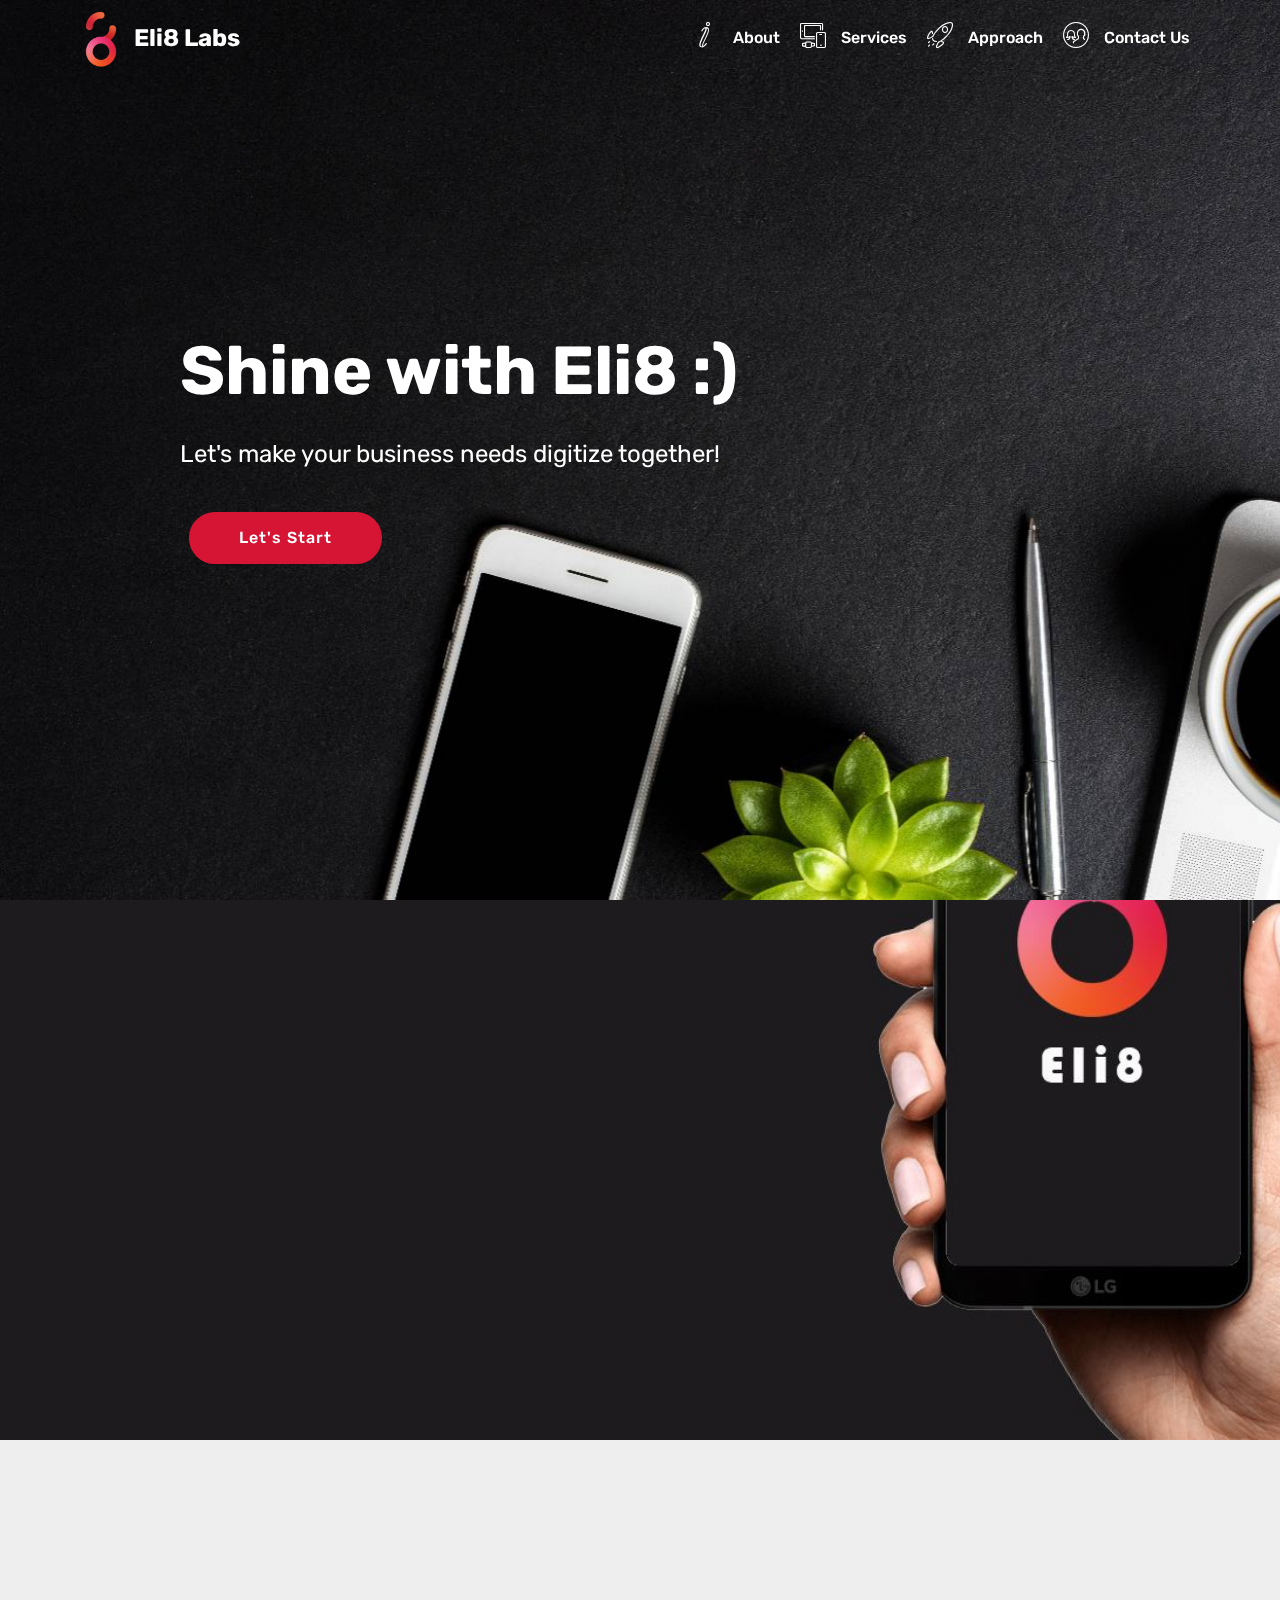
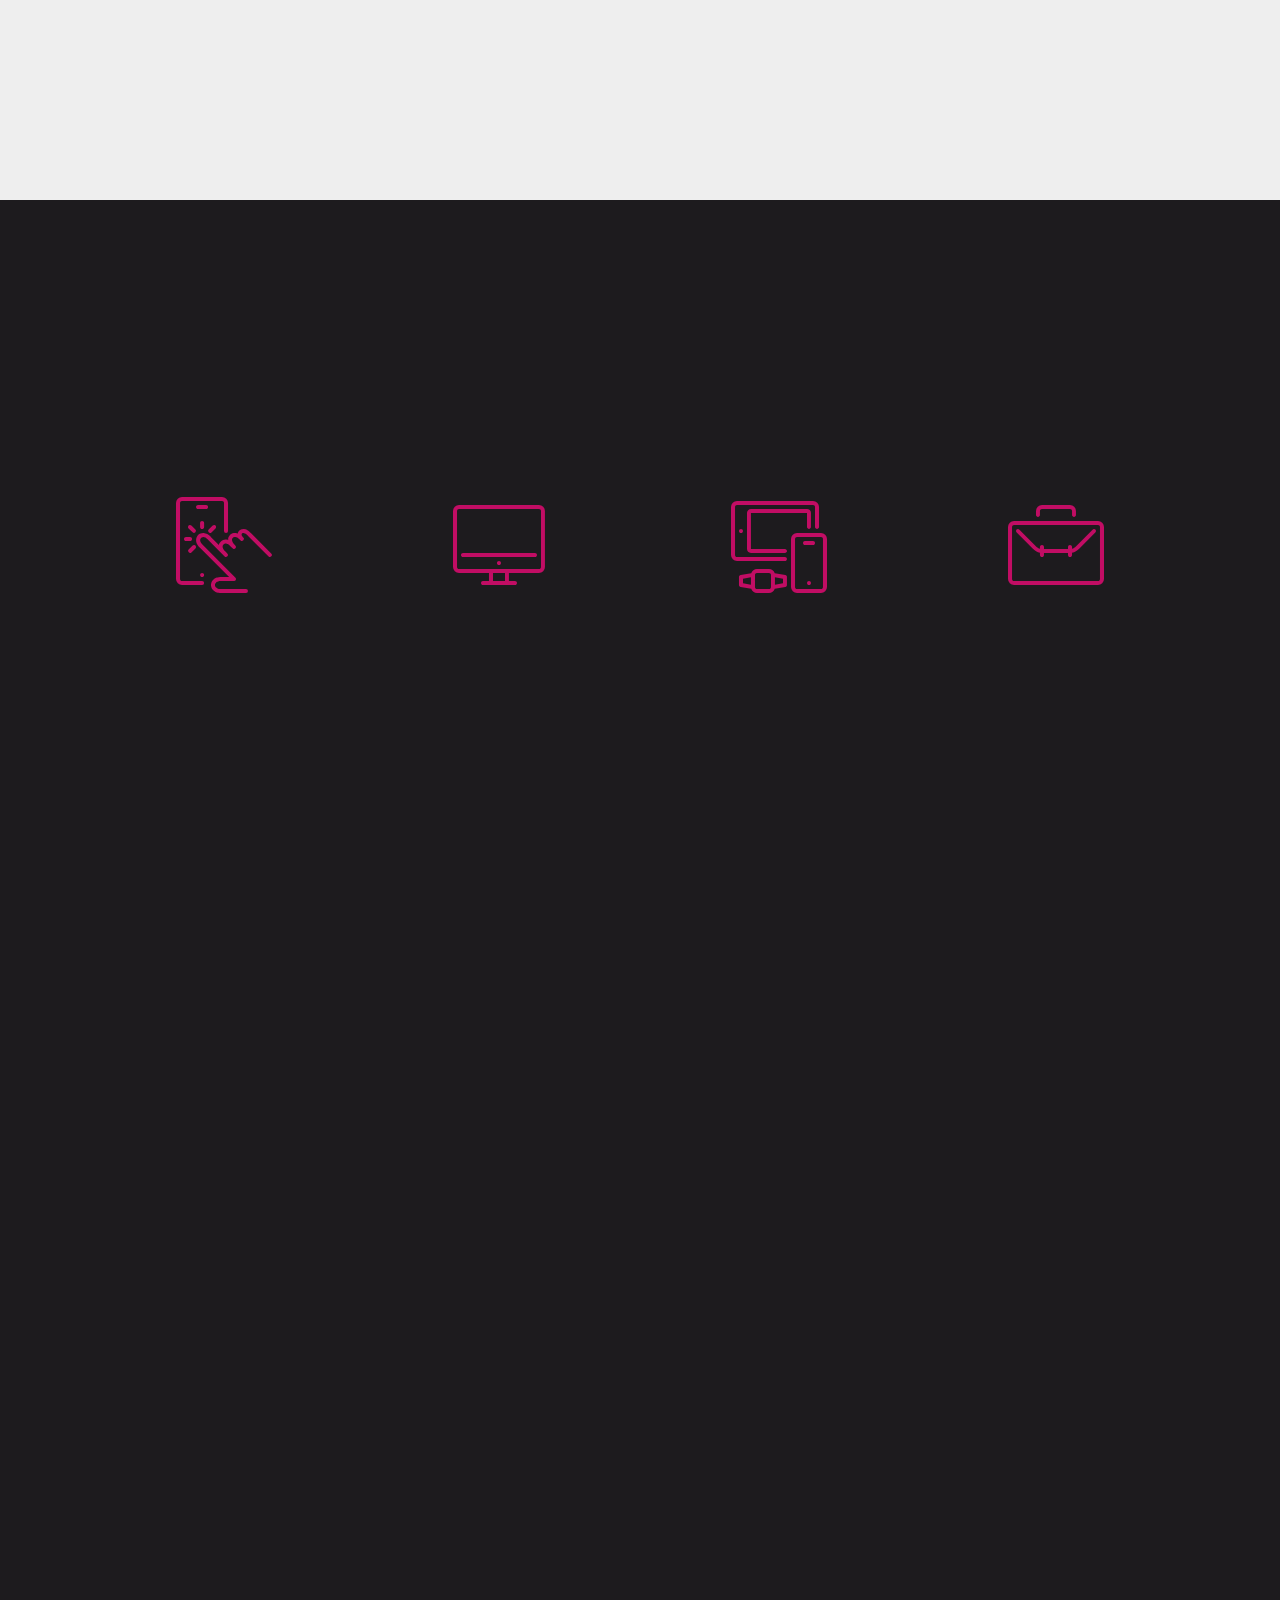
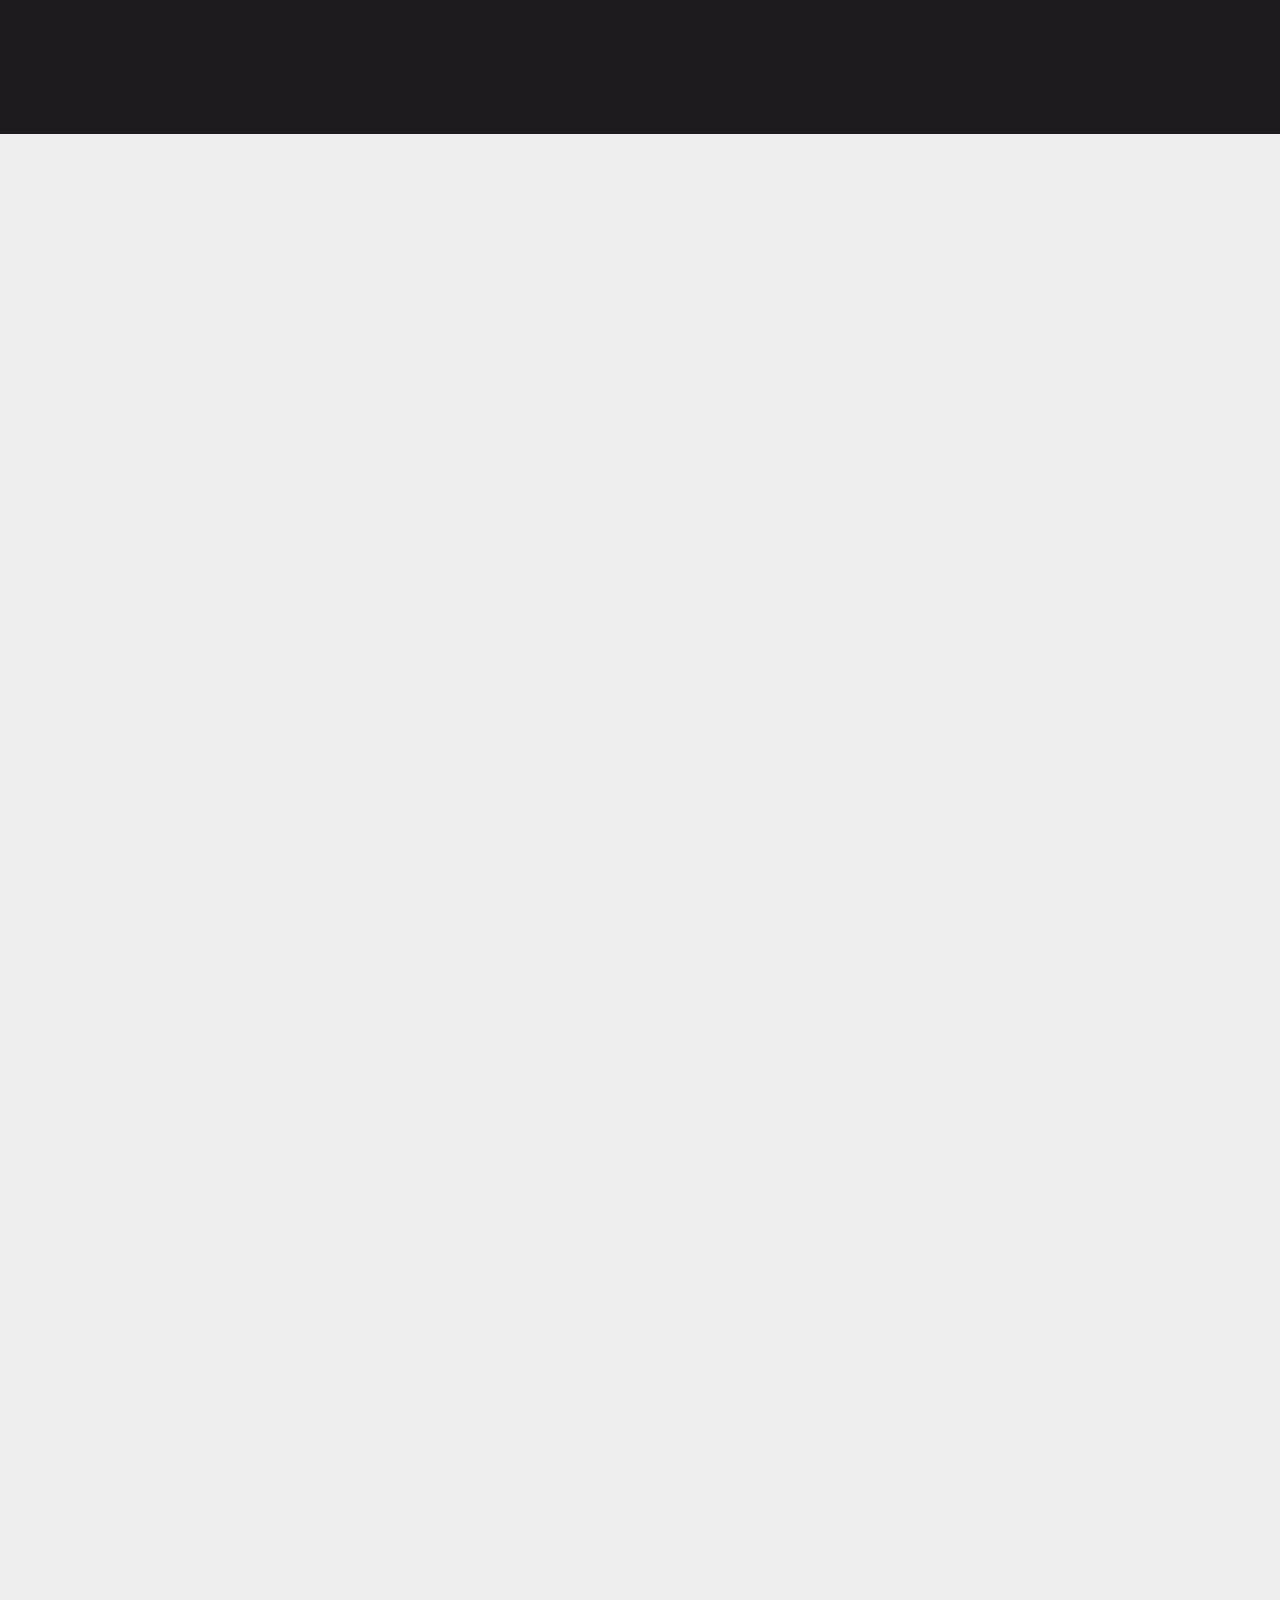
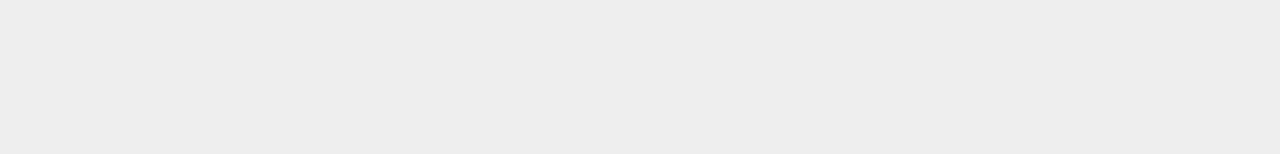
==== commit 3980f487: "create github pages" ====
--- a/index.html
+++ b/index.html
@@ -7,8 +7,8 @@
   <meta name="generator" content="Mobirise v4.3.2, mobirise.com">
   <meta name="viewport" content="width=device-width, initial-scale=1">
   <link rel="shortcut icon" href="assets/images/eli8-1068x1564.png" type="image/x-icon">
-  <meta name="description" content="">
-  <title>Home</title>
+  <meta name="description" content="Eli8 Labs is a boutique software product engineering firm specialized in developing digital products for enterprises and startups in Srilanka.">
+  <title>Eli8 Labs | Software Development Services</title>
   <link rel="stylesheet" href="assets/web/assets/mobirise-icons/mobirise-icons.css">
   <link rel="stylesheet" href="assets/tether/tether.min.css">
   <link rel="stylesheet" href="assets/bootstrap/css/bootstrap.min.css">
@@ -24,7 +24,7 @@
   
 </head>
 <body>
-<section class="menu cid-rvtbLqOova" once="menu" id="menu1-i" data-rv-view="177">
+<section class="menu cid-rvtbLqOova" once="menu" id="menu1-i" data-rv-view="139">
 
     
 
@@ -44,7 +44,7 @@
                          <img src="assets/images/eli8-1068x1564.png" alt="Mobirise" title="" media-simple="true" style="height: 3.8rem;">
                     </a>
                 </span>
-                <span class="navbar-caption-wrap"><a class="navbar-caption text-white display-5" href="https://mobirise.com">
+                <span class="navbar-caption-wrap"><a class="navbar-caption text-white display-5" href="https://eli8labs.github.io/">
                         Eli8 Labs</a></span>
             </div>
         </div>
@@ -60,7 +60,7 @@
                 </li><li class="nav-item"><a class="nav-link link text-white display-4" href="approach.html"><span class="mbri-rocket mbr-iconfont mbr-iconfont-btn"></span>
                         
                         Approach
-                    </a></li><li class="nav-item"><a class="nav-link link text-white display-4" href="index.html#form1-17"><span class="mbri-users mbr-iconfont mbr-iconfont-btn"></span>
+                    </a></li><li class="nav-item"><a class="nav-link link text-white display-4" href="contact.html"><span class="mbri-users mbr-iconfont mbr-iconfont-btn"></span>
                         
                         Contact Us</a></li></ul>
             
@@ -68,7 +68,7 @@
     </nav>
 </section>
 
-<section class="engine"><a href="https://mobirise.co/n">bootstrap modal form</a></section><section class="cid-rvvhO554nx mbr-fullscreen mbr-parallax-background" id="header2-t" data-rv-view="179">
+<section class="engine"><a href="https://mobirise.co/d">website software</a></section><section class="cid-rvvhO554nx mbr-fullscreen mbr-parallax-background" id="header2-t" data-rv-view="141">
 
     
 
@@ -81,7 +81,7 @@
                     Shine with Eli8 :)</h1>
                 
                 <p class="mbr-text pb-3 mbr-fonts-style display-5">
-                    Let's make your business needs digitize together</p>
+                    Let's make your business needs digitize together!</p>
                 <div class="mbr-section-btn"><a class="btn btn-md btn-secondary display-4" href="index.html#header9-14">Let's Start</a></div>
             </div>
         </div>
@@ -89,7 +89,7 @@
     
 </section>
 
-<section class="header9 cid-rvvFscpYfG mbr-fullscreen mbr-parallax-background" id="header9-14" data-rv-view="182">
+<section class="header9 cid-rvvFscpYfG mbr-fullscreen mbr-parallax-background" id="header9-14" data-rv-view="144">
 
     
 
@@ -101,31 +101,31 @@
                 Who We Are?</h1>
             
             <p class="mbr-text align-left pb-3 mbr-fonts-style display-5">
-                Lorem Ipsum is simply dummy text of the printing and typesetting industry. Lorem Ipsum has been the industry's standard dummy text ever since the 1500s, when an unknown printer took a galley of type and scrambled it to make a type specimen book.</p>
-            <div class="mbr-section-btn align-left"><a class="btn btn-md btn-primary display-4" href="https://mobirise.com">LEARN MORE ABOUT US</a></div>
-        </div>
-    </div>
-
-    
-</section>
-
-<section class="mbr-section content4 cid-rvvIfYBjrs" id="content4-16" data-rv-view="185">
+                Eli8 Labs is a boutique software product engineering firm specialized in developing digital products for enterprises and startups in Srilanka.</p>
+            <div class="mbr-section-btn align-left"><a class="btn btn-md btn-secondary display-4" href="https://mobirise.com">Learn More About Us</a></div>
+        </div>
+    </div>
+
+    
+</section>
+
+<section class="mbr-section content4 cid-rvvIfYBjrs" id="content4-16" data-rv-view="147">
 
     
 
     <div class="container">
         <div class="media-container-row">
             <div class="title col-12 col-md-8">
-                <h2 class="align-center pb-3 mbr-fonts-style display-2">
-                    What We Do?</h2>
-                <h3 class="mbr-section-subtitle align-center mbr-light mbr-fonts-style display-5">Lorem ipsum dolor sit amet, consectetur adipiscing elit, sed do eiusmod tempor incididunt ut labore et dolore magna aliqua.</h3>
+                <h2 class="align-center pb-3 mbr-fonts-style display-1"><strong>
+                    What We Do?</strong></h2>
+                <h3 class="mbr-section-subtitle align-center mbr-light mbr-fonts-style display-5">&nbsp;</h3>
                 
             </div>
         </div>
     </div>
 </section>
 
-<section class="features1 cid-rvvI4tYI9h" id="features1-15" data-rv-view="187">
+<section class="features1 cid-rvvI4tYI9h" id="features1-15" data-rv-view="149">
     
     
 
@@ -139,9 +139,9 @@
                 </div>
                 <div class="card-box">
                     <h4 class="card-title py-3 mbr-fonts-style display-5">
-                        Mobile Applications</h4>
+                        Mobile Applications Development</h4>
                     <p class="mbr-text mbr-fonts-style display-7">
-                        Android , iOS, Flutter Cross Platform Development</p>
+                        Android App Development<br>iOS App Development<br>Flutter App Development</p>
                 </div>
             </div>
 
@@ -151,9 +151,9 @@
                 </div>
                 <div class="card-box">
                     <h4 class="card-title py-3 mbr-fonts-style display-5">
-                        Web Applications</h4>
+                        Web Applications Development</h4>
                     <p class="mbr-text mbr-fonts-style display-7">
-                        Web Application Development<br></p>
+                        Java<br>PHP<br>Angular<br>Vue.js</p>
                 </div>
             </div>
 
@@ -163,9 +163,9 @@
                 </div>
                 <div class="card-box">
                     <h4 class="card-title py-3 mbr-fonts-style display-5">
-                        App Landings</h4>
+                        App Landings<br>Pages</h4>
                     <p class="mbr-text mbr-fonts-style display-7">
-                        App landing page development</p>
+                        App landing page to accelerate the success of your business idea with Mobirise</p>
                 </div>
             </div>
 
@@ -174,8 +174,7 @@
                     <span class="mbr-iconfont mbri-briefcase" style="color: rgb(193, 13, 100);" media-simple="true"></span>
                 </div>
                 <div class="card-box">
-                    <h4 class="card-title py-3 mbr-fonts-style display-5">
-                        Bespoke Systems</h4>
+                    <h4 class="card-title py-3 mbr-fonts-style display-5">Stand-Alone &amp; Bespoke Systems<br></h4>
                     <p class="mbr-text mbr-fonts-style display-7">
                        Custom Applications for your organization</p>
                 </div>
@@ -187,7 +186,7 @@
 
 </section>
 
-<section class="mbr-section form1 cid-rvvOSDCwDo" id="form1-17" data-rv-view="190">
+<section class="mbr-section form1 cid-rvvOSDCwDo" id="form1-17" data-rv-view="152">
 
     
 
@@ -196,21 +195,17 @@
         <div class="row justify-content-center">
             <div class="title col-12 col-lg-8">
                 <h2 class="mbr-section-title align-center pb-3 mbr-fonts-style display-2">
-                    CONTACT US</h2>
-                <h3 class="mbr-section-subtitle align-center mbr-light pb-3 mbr-fonts-style display-5">
-                    Easily add subscribe and contact forms without any server-side integration.
-                </h3>
+                    GET IN TOUCH</h2>
+                <h3 class="mbr-section-subtitle align-center mbr-light pb-3 mbr-fonts-style display-5"><p>&nbsp;Need to get in touch with the team? We're all ears ;)<br>Share your idea with us. We'll contact you soon!</p></h3>
             </div>
         </div>
     </div>
     <div class="container">
         <div class="row justify-content-center">
             <div class="media-container-column col-lg-8" data-form-type="formoid">
-                    <div data-form-alert="" hidden="">
-                        Thanks for filling out the form!
-                    </div>
+                    <div data-form-alert="" hidden="">Thanks for filling out the form!</div>
             
-                    <form class="mbr-form" action="https://mobirise.com/" method="post" data-form-title="Mobirise Form"><input type="hidden" data-form-email="true" value="SjIIIX7i0pH27YofA9bRrX9NT9EL0CUHFRrZJlmYamUxlcJvRwofcOYhWgzHPPzpI78FyOOfkW+EtycL2wZRQ/Tr6wQ4jwp8awoGyJpTFpb8e1uePSMSh51F1GyrNR1G">
+                    <form class="mbr-form" action="https://mobirise.com/" method="post" data-form-title="Mobirise Form"><input type="hidden" data-form-email="true" value="Cmu73m7rgPzT2JBANBhURl0DedtW2sRo298T/E9r6gjIee8hgr7XzPj2WjDs1b6c60/Y5BC+d1QWDfTV+YV5iTcD8eddqByrxUQchfD5JCjOstaSydh/olh/M7xP+XCJ">
                         <div class="row row-sm-offset">
                             <div class="col-md-4 multi-horizontal" data-for="name">
                                 <div class="form-group">
@@ -224,114 +219,70 @@
                                     <input type="email" class="form-control" name="email" data-form-field="Email" required="" id="email-form1-17">
                                 </div>
                             </div>
-                            <div class="col-md-4 multi-horizontal" data-for="phone">
-                                <div class="form-group">
-                                    <label class="form-control-label mbr-fonts-style display-7" for="phone-form1-17">Phone</label>
-                                    <input type="tel" class="form-control" name="phone" data-form-field="Phone" id="phone-form1-17">
-                                </div>
-                            </div>
+                            
                         </div>
                         <div class="form-group" data-for="message">
                             <label class="form-control-label mbr-fonts-style display-7" for="message-form1-17">Message</label>
                             <textarea type="text" class="form-control" name="message" rows="7" data-form-field="Message" id="message-form1-17"></textarea>
                         </div>
             
-                        <span class="input-group-btn"><button href="" type="submit" class="btn btn-primary btn-form display-4">SEND FORM</button></span>
+                        <span class="input-group-btn"><button href="" type="submit" class="btn btn-form btn-secondary display-4">Send It!</button></span>
                     </form>
             </div>
         </div>
     </div>
 </section>
 
-<section class="footer4 cid-rvvPR5E1JB" id="footer4-1b" data-rv-view="193">
-
-    
-
-    
-
-    <div class="container">
-        <div class="media-container-row content mbr-white">
-            <div class="col-md-3 col-sm-4">
+<section class="footer3 cid-rvwq47PuVH" id="footer3-1d" data-rv-view="155">
+
+    
+
+    
+
+    <div class="container">
+        <div class="media-container-row content">
+            <div class="col-md-2 col-sm-4">
                 <div class="mb-3 img-logo">
                     <a href="https://mobirise.com/">
-                        <img src="assets/images/eli8-1068x1564.png" alt="Mobirise" title="" media-simple="true">
+                         <img src="assets/images/eli8-1068x1564.png" alt="Mobirise" title="" media-simple="true">
                     </a>
                 </div>
-                <p class="mb-3 mbr-fonts-style foot-title display-7">
-                    Eli8 Labs</p>
-                <p class="mbr-text mbr-fonts-style mbr-links-column display-7">
-                    <a href="about.html" class="text-primary">About Us</a>
-                    <br><a href="services.html" class="text-primary">Services</a>
-                    <br><a href="approach.html" class="text-primary">Approach</a>
-                    <br><a href="contact.html" class="text-white"></a><a href="index.html#form1-17" class="text-primary">Contact </a><a href="index.html#form1-17" class="text-primary">Us</a></p>
-            </div>
-            <div class="col-md-4 col-sm-8">
-                <p class="mb-4 foot-title mbr-fonts-style display-7">
-                    RECENT NEWS
-                </p>
-                <p class="mbr-text mbr-fonts-style foot-text display-7">
-                    Footer with solid color background and a contact form, Easily add subscribe and contact forms without any server-side integration.
-                    <br>
-                    <br>Mobirise helps you cut down development time by providing you with a flexible website editor with a drag and drop interface.
-                </p>
-            </div>
-            <div class="col-md-4 offset-md-1 col-sm-12">
-                <p class="mb-4 foot-title mbr-fonts-style display-7">
+                <p class="mbr-fonts-style foot-logo display-7"><strong>
+                    Eli8</strong> <strong>Labs</strong></p>
+            </div>
+            <div class="col-md-3 col-sm-4">
+                <p class="mb-4 mbr-fonts-style foot-title display-7">
+                    NAVIGATION</p>
+                <p class="mbr-text mbr-links-column mbr-fonts-style display-7">
+                    <a href="#" class="text-primary">About us</a>
+                    <br><a href="#" class="text-primary">Services</a>
+                    <br>Approach<br><a href="#" class="text-primary">Get In Touch</a>
+<br></p>
+            </div>
+            <div class="col-md-3 col-sm-4">
+                <p class="mb-4 mbr-fonts-style foot-title display-7">
+                    CONTACT US</p>
+                <p class="mbr-text mbr-fonts-style mbr-links-column display-7"><a href="tel:+94711905590">Call Lahiru</a><br><a href="tel:+94711905664">Call Gayan</a><br><a href="https://fb.me/eli8labs" target="_blank">Facebook</a><br><a href="mailto:eli8labs@gmail.com">Email</a><br>Twitter<br>LinkedIn</p>
+            </div>
+            <div class="col-md-4 col-sm-12">
+                <p class="mb-4 mbr-fonts-style foot-title display-7">
                     SUBSCRIBE
                 </p>
-                <p class="mbr-text mbr-fonts-style form-text display-7">
-                    Get monthly updates and free resources.
+                <p class="mbr-text form-text mbr-fonts-style display-7">
+                    Get notifications of latest Eli8 products.
                 </p>
                 <div class="media-container-column" data-form-type="formoid">
-                    <div data-form-alert="" hidden="" class="align-center">
-                        Thanks for filling out the form!
-                    </div>
+                    <div data-form-alert="" hidden="" class="align-center">Thanks for filling out the form!</div>
 
                     <form class="form-inline" action="https://mobirise.com/" method="post" data-form-title="Mobirise Form">
-                        <input type="hidden" value="KBNyMuLrk+CUOon3dSok3vbvHVlHdMuKdqHhSME4bMKo0dPQEgIJ8gZAJFjbyifatjQqJdF0U2yP+rNX9300ZXN42Wptm7UsYut401mdyhWepyqN61+0U8III/oRf6lU" data-form-email="true">
+                        <input type="hidden" value="7HzZkDkZkGEFKx2dzBLgmJULFzNBBGlwZk7B1taN06C63V1Jn4UTTwKLNNF3Y5xU0E1sWYAcwPBKxtOr/rZSo/ZKoKJ3JtgMQNTkg5+9LAZ3zijyEnJkMhjKJA72suN9" data-form-email="true">
                         <div class="form-group">
-                            <input type="email" class="form-control input-sm input-inverse my-2" name="email" required="" data-form-field="Email" placeholder="Email" id="email-footer4-1b">
+                            <input type="email" class="form-control input-sm input-inverse my-2" name="email" required="" data-form-field="Email" placeholder="Email" id="email-footer3-1d">
                         </div>
-                        <div class="input-group-btn m-2">
-                            <button href="" class="btn btn-primary display-4" type="submit" role="button">Subscribe</button>
-                        </div>
+                        <div class="input-group-btn m-2"><button href="" class="btn btn-secondary display-4" type="submit" role="button">Subscribe</button></div>
                     </form>
                 </div>
-                <p class="mb-4 mbr-fonts-style foot-title display-7">
-                    CONNECT WITH US
-                </p>
-                <div class="social-list pl-0 mb-0">
-                        <div class="soc-item">
-                            <a href="https://twitter.com/mobirise" target="_blank">
-                                <span class="socicon-twitter socicon mbr-iconfont mbr-iconfont-social" media-simple="true"></span>
-                            </a>
-                        </div>
-                        <div class="soc-item">
-                            <a href="https://www.facebook.com/pages/Mobirise/1616226671953247" target="_blank">
-                                <span class="socicon-facebook socicon mbr-iconfont mbr-iconfont-social" media-simple="true"></span>
-                            </a>
-                        </div>
-                        <div class="soc-item">
-                            <a href="https://www.youtube.com/c/mobirise" target="_blank">
-                                <span class="socicon-youtube socicon mbr-iconfont mbr-iconfont-social" media-simple="true"></span>
-                            </a>
-                        </div>
-                        <div class="soc-item">
-                            <a href="https://instagram.com/mobirise" target="_blank">
-                                <span class="socicon-instagram socicon mbr-iconfont mbr-iconfont-social" media-simple="true"></span>
-                            </a>
-                        </div>
-                        <div class="soc-item">
-                            <a href="https://plus.google.com/u/0/+Mobirise" target="_blank">
-                                <span class="socicon-googleplus socicon mbr-iconfont mbr-iconfont-social" media-simple="true"></span>
-                            </a>
-                        </div>
-                        <div class="soc-item">
-                            <a href="https://www.behance.net/Mobirise" target="_blank">
-                                <span class="socicon-behance socicon mbr-iconfont mbr-iconfont-social" media-simple="true"></span>
-                            </a>
-                        </div>
-                </div>
+
             </div>
         </div>
         
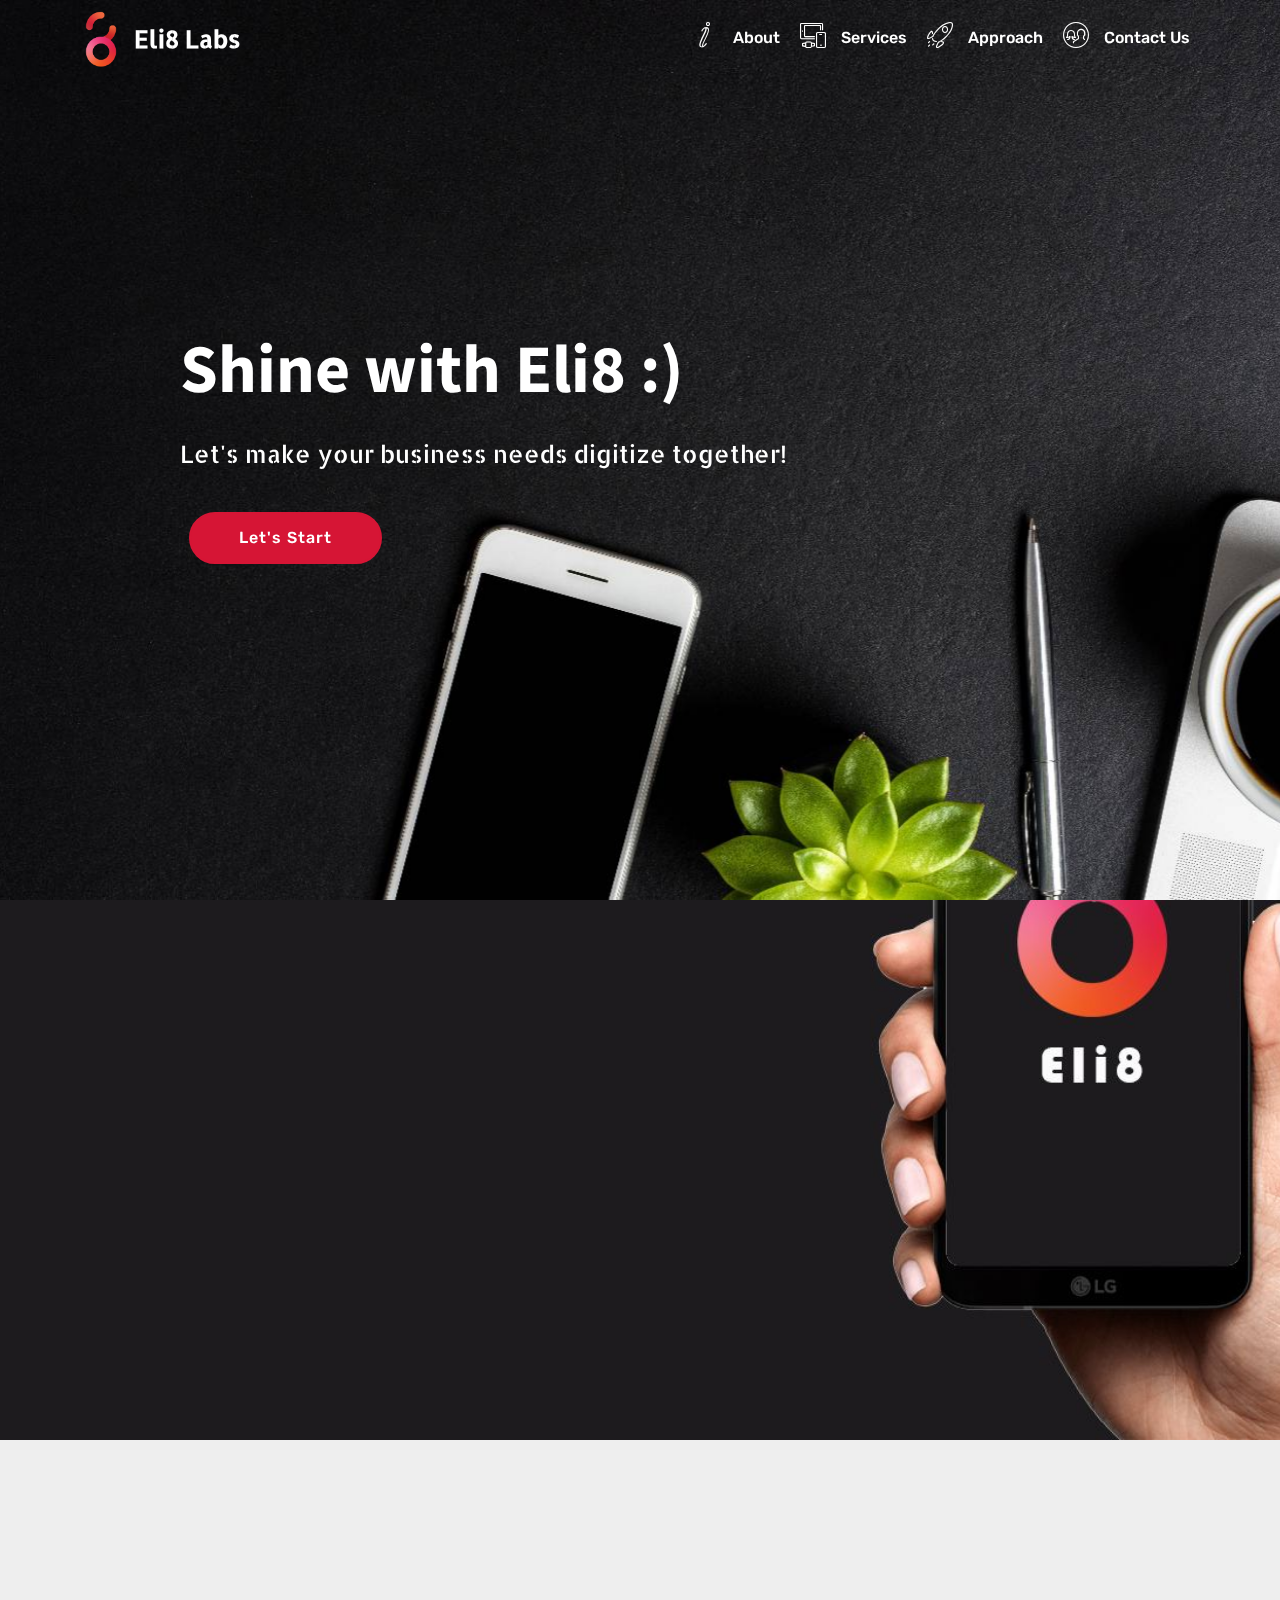
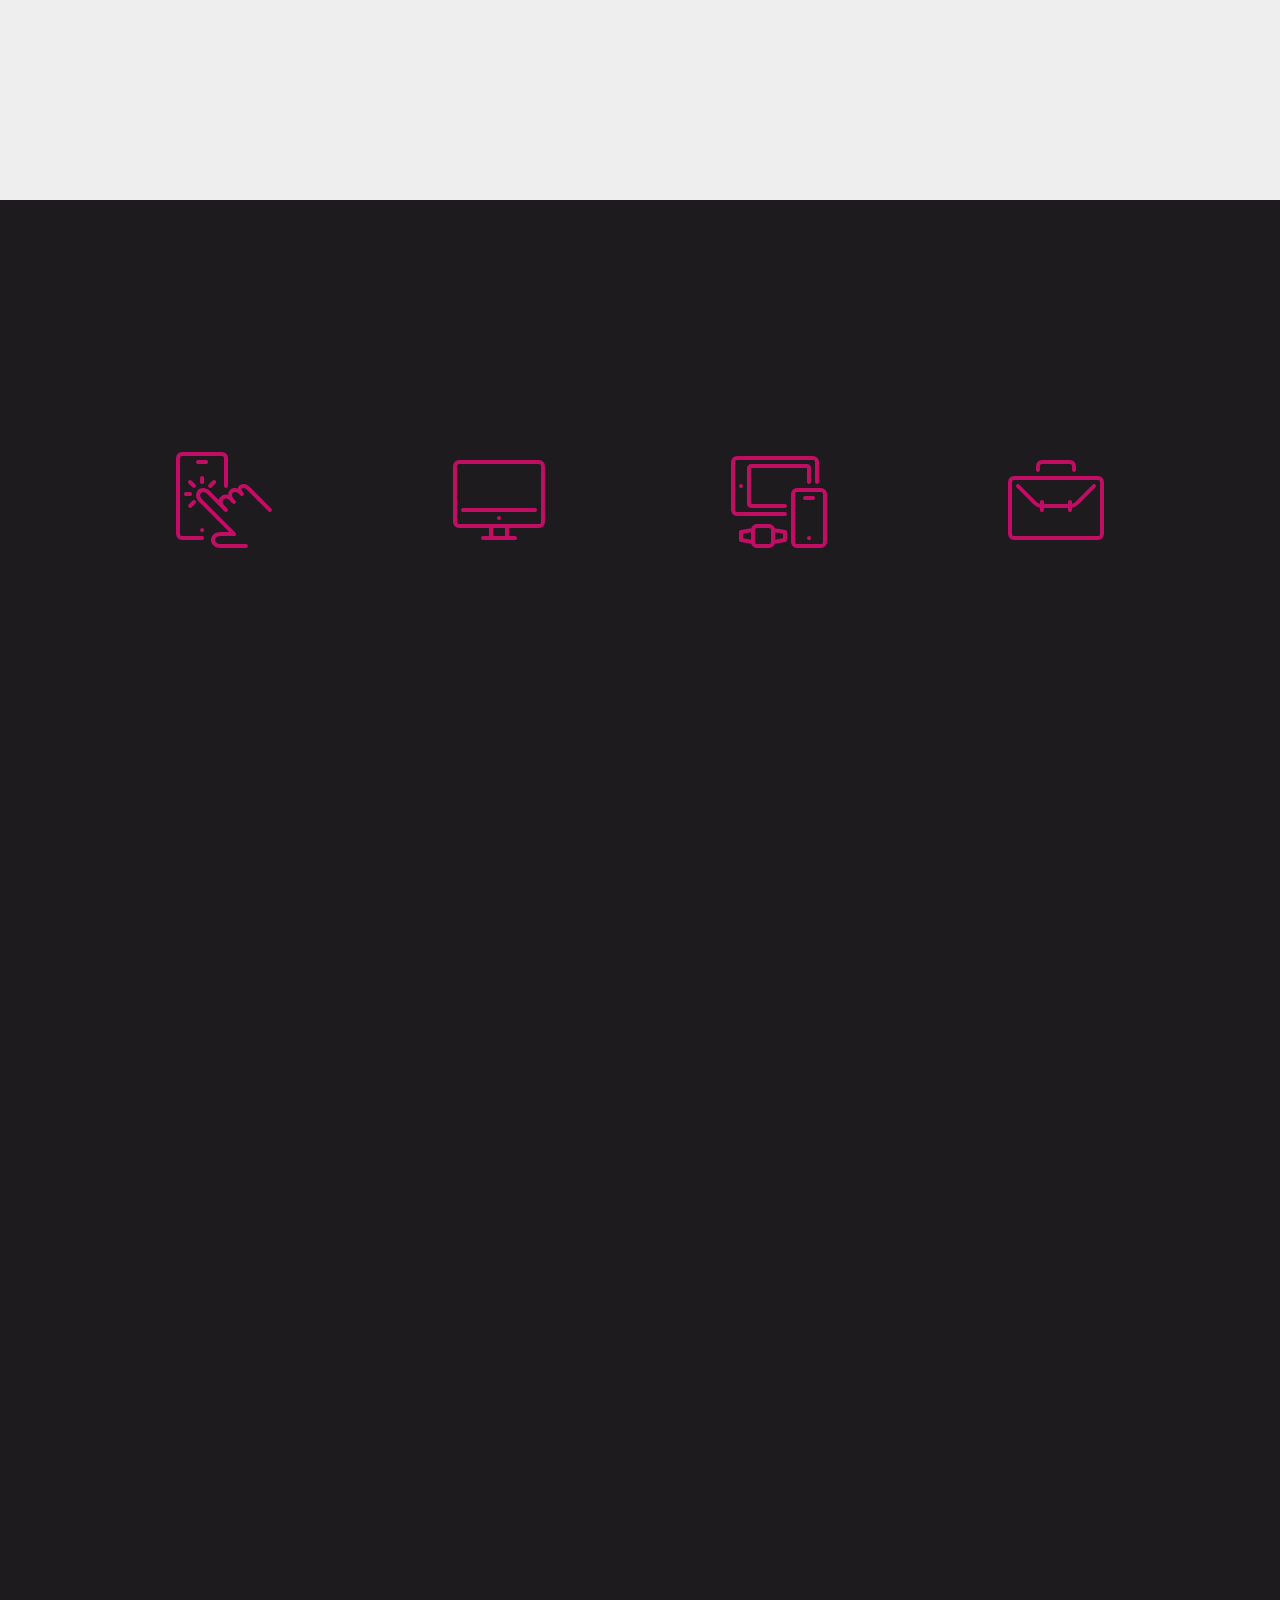
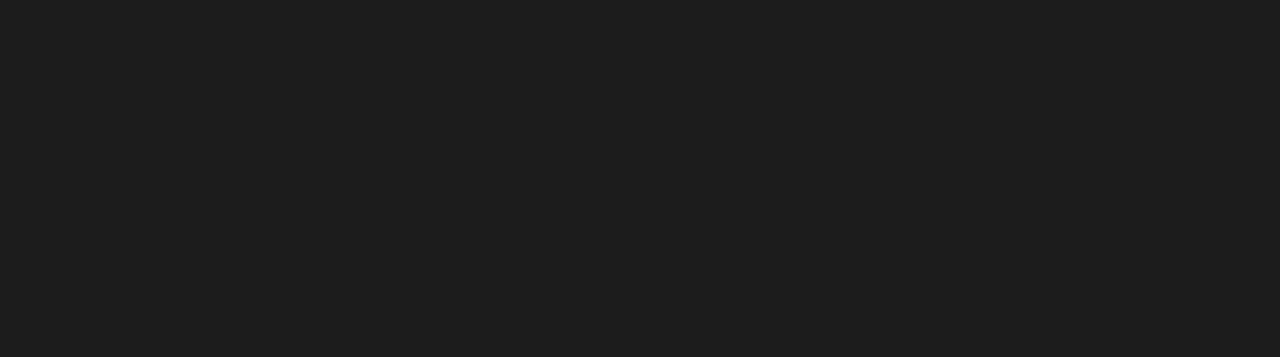
==== commit 1f83644e: "create github pages" ====
--- a/index.html
+++ b/index.html
@@ -24,7 +24,7 @@
   
 </head>
 <body>
-<section class="menu cid-rvtbLqOova" once="menu" id="menu1-i" data-rv-view="139">
+<section class="menu cid-rvtbLqOova" once="menu" id="menu1-i" data-rv-view="169">
 
     
 
@@ -68,7 +68,7 @@
     </nav>
 </section>
 
-<section class="engine"><a href="https://mobirise.co/d">website software</a></section><section class="cid-rvvhO554nx mbr-fullscreen mbr-parallax-background" id="header2-t" data-rv-view="141">
+<section class="engine"><a href="https://mobirise.co/q">bootstrap slider</a></section><section class="cid-rvvhO554nx mbr-fullscreen mbr-parallax-background" id="header2-t" data-rv-view="171">
 
     
 
@@ -89,7 +89,7 @@
     
 </section>
 
-<section class="header9 cid-rvvFscpYfG mbr-fullscreen mbr-parallax-background" id="header9-14" data-rv-view="144">
+<section class="header9 cid-rvvFscpYfG mbr-fullscreen mbr-parallax-background" id="header9-14" data-rv-view="174">
 
     
 
@@ -109,7 +109,7 @@
     
 </section>
 
-<section class="mbr-section content4 cid-rvvIfYBjrs" id="content4-16" data-rv-view="147">
+<section class="mbr-section content4 cid-rvvIfYBjrs" id="content4-16" data-rv-view="177">
 
     
 
@@ -125,7 +125,7 @@
     </div>
 </section>
 
-<section class="features1 cid-rvvI4tYI9h" id="features1-15" data-rv-view="149">
+<section class="features1 cid-rvvI4tYI9h" id="features1-15" data-rv-view="179">
     
     
 
@@ -186,7 +186,7 @@
 
 </section>
 
-<section class="mbr-section form1 cid-rvvOSDCwDo" id="form1-17" data-rv-view="152">
+<section class="mbr-section form1 cid-rvvOSDCwDo" id="form1-17" data-rv-view="182">
 
     
 
@@ -205,7 +205,7 @@
             <div class="media-container-column col-lg-8" data-form-type="formoid">
                     <div data-form-alert="" hidden="">Thanks for filling out the form!</div>
             
-                    <form class="mbr-form" action="https://mobirise.com/" method="post" data-form-title="Mobirise Form"><input type="hidden" data-form-email="true" value="Cmu73m7rgPzT2JBANBhURl0DedtW2sRo298T/E9r6gjIee8hgr7XzPj2WjDs1b6c60/Y5BC+d1QWDfTV+YV5iTcD8eddqByrxUQchfD5JCjOstaSydh/olh/M7xP+XCJ">
+                    <form class="mbr-form" action="https://mobirise.com/" method="post" data-form-title="Mobirise Form"><input type="hidden" data-form-email="true" value="Zuh2S10k6HIXjbhtcSDZnY3G89yGF3SuA7I6yuDVM3qbdC5Y+Yvcww2wJoooubkl47LNUK9gZtFvOoWMqpaV4sMsgeFjk2P1umJRD7U2i1g6Mometzjk8UZpCB4XeN77">
                         <div class="row row-sm-offset">
                             <div class="col-md-4 multi-horizontal" data-for="name">
                                 <div class="form-group">
@@ -233,7 +233,7 @@
     </div>
 </section>
 
-<section class="footer3 cid-rvwq47PuVH" id="footer3-1d" data-rv-view="155">
+<section class="footer3 cid-rvwq47PuVH" id="footer3-1d" data-rv-view="185">
 
     
 
@@ -275,7 +275,7 @@
                     <div data-form-alert="" hidden="" class="align-center">Thanks for filling out the form!</div>
 
                     <form class="form-inline" action="https://mobirise.com/" method="post" data-form-title="Mobirise Form">
-                        <input type="hidden" value="7HzZkDkZkGEFKx2dzBLgmJULFzNBBGlwZk7B1taN06C63V1Jn4UTTwKLNNF3Y5xU0E1sWYAcwPBKxtOr/rZSo/ZKoKJ3JtgMQNTkg5+9LAZ3zijyEnJkMhjKJA72suN9" data-form-email="true">
+                        <input type="hidden" value="FZW3GdCUHUkz7WzZHhahG2/JNiKAtdY606qe/sA9xACC7maTutHFfZ5Wg3LrAEi8zB2coa49I5tWY1+3t3Xvp9I/v1GyrEMLgcAP/Z5CS4sEbECkjx5dVQRaZZGMliQX" data-form-email="true">
                         <div class="form-group">
                             <input type="email" class="form-control input-sm input-inverse my-2" name="email" required="" data-form-field="Email" placeholder="Email" id="email-footer3-1d">
                         </div>
--- a/assets/mobirise/css/mbr-additional.css
+++ b/assets/mobirise/css/mbr-additional.css
@@ -1,4 +1,6 @@
+@import url(https://fonts.googleapis.com/css?family=Source+Sans+Pro:200,200i,300,300i,400,400i,600,600i,700,700i,900,900i);
 @import url(https://fonts.googleapis.com/css?family=Rubik:300,300i,400,400i,500,500i,700,700i,900,900i);
+@import url(https://fonts.googleapis.com/css?family=Allerta+Stencil:400);
 
 
 
@@ -20,7 +22,7 @@
   line-height: 1.6;
 }
 .display-1 {
-  font-family: 'Rubik', sans-serif;
+  font-family: 'Source Sans Pro', sans-serif;
   font-size: 4.25rem;
 }
 .display-1 > .mbr-iconfont {
@@ -41,7 +43,7 @@
   font-size: 1.6rem;
 }
 .display-5 {
-  font-family: 'Rubik', sans-serif;
+  font-family: 'Allerta Stencil', sans-serif;
   font-size: 1.5rem;
 }
 .display-5 > .mbr-iconfont {
@@ -1339,12 +1341,12 @@
 }
 .cid-rvtbLqOova .navbar {
   padding: .5rem 0;
-  background: #333333;
+  background: #1d1b1e;
   transition: none;
   min-height: 77px;
 }
 .cid-rvtbLqOova .navbar-dropdown.bg-color.transparent.opened {
-  background: #333333;
+  background: #1d1b1e;
 }
 .cid-rvtbLqOova a {
   font-style: normal;
@@ -1422,7 +1424,7 @@
   padding-bottom: 0;
 }
 .cid-rvtbLqOova .dropdown .dropdown-menu {
-  background: #333333;
+  background: #1d1b1e;
   display: none;
   position: absolute;
   min-width: 5rem;
@@ -1744,7 +1746,7 @@
   color: #efefef;
 }
 .cid-rvvIfYBjrs {
-  padding-top: 60px;
+  padding-top: 105px;
   padding-bottom: 0px;
   background-color: #1d1b1e;
 }
@@ -1755,8 +1757,8 @@
   color: #efefef;
 }
 .cid-rvvI4tYI9h {
-  padding-top: 90px;
-  padding-bottom: 90px;
+  padding-top: 0px;
+  padding-bottom: 0px;
   background-color: #1d1b1e;
 }
 .cid-rvvI4tYI9h .mbr-text {
@@ -1777,7 +1779,7 @@
   color: #efefef;
 }
 .cid-rvvOSDCwDo {
-  padding-top: 90px;
+  padding-top: 105px;
   padding-bottom: 90px;
   background-color: #1d1b1e;
 }
@@ -1810,116 +1812,134 @@
   text-align: center;
   color: #cccccc;
 }
-.cid-rvvPR5E1JB {
-  padding-top: 45px;
-  padding-bottom: 45px;
+.cid-rvwq47PuVH {
+  padding-top: 60px;
+  padding-bottom: 60px;
   background-color: #1d1b1e;
 }
+.cid-rvwq47PuVH .form-text {
+  color: #767676;
+}
 @media (max-width: 767px) {
-  .cid-rvvPR5E1JB .content {
+  .cid-rvwq47PuVH .content {
     text-align: center;
   }
-  .cid-rvvPR5E1JB .content > div:not(:last-child) {
+  .cid-rvwq47PuVH .content > div:not(:last-child) {
     margin-bottom: 2rem;
   }
 }
-.cid-rvvPR5E1JB .img-logo img {
+.cid-rvwq47PuVH .input-group {
+  flex-wrap: wrap;
+  -webkit-flex-wrap: wrap;
+  justify-content: center;
+}
+.cid-rvwq47PuVH .input-group-btn {
+  display: inline-block;
+}
+.cid-rvwq47PuVH .input-group-btn a.btn {
+  margin: 0 !important;
+  color: #fff;
+}
+.cid-rvwq47PuVH .img-logo img {
   height: 6rem;
 }
-.cid-rvvPR5E1JB [type="email"] {
+.cid-rvwq47PuVH [type="email"] {
   font-size: .75rem;
-  margin-bottom: 5px;
   text-align: center;
   min-width: 150px;
 }
-.cid-rvvPR5E1JB .input-group-btn {
-  display: inline-block;
-}
-.cid-rvvPR5E1JB .input-group-btn a.btn {
-  margin: 0 !important;
-}
-.cid-rvvPR5E1JB .input-group {
-  -webkit-flex-wrap: wrap;
-  flex-wrap: wrap;
-  justify-content: center;
-}
-.cid-rvvPR5E1JB [type="submit"] {
+.cid-rvwq47PuVH [type="submit"] {
   padding: .75rem 1.5625rem !important;
   margin-left: .625rem;
   text-transform: none;
-}
-.cid-rvvPR5E1JB .social-list {
+  text-align: center;
+}
+.cid-rvwq47PuVH .copyright .mbr-text {
+  color: #767676;
+}
+@media (max-width: 767px) {
+  .cid-rvwq47PuVH .footer-lower .copyright {
+    margin-bottom: 1rem;
+    text-align: center;
+  }
+}
+.cid-rvwq47PuVH .footer-lower hr {
+  margin: 1rem 0;
+  border-color: #000;
+  opacity: .05;
+}
+.cid-rvwq47PuVH .footer-lower .social-list {
   padding-left: 0;
   margin-bottom: 0;
   list-style: none;
   display: flex;
   flex-wrap: wrap;
-}
-.cid-rvvPR5E1JB .social-list .mbr-iconfont-social {
+  justify-content: flex-end;
+  -webkit-justify-content: flex-end;
+}
+.cid-rvwq47PuVH .footer-lower .social-list .mbr-iconfont-social {
   font-size: 1.3rem;
-  color: #fff;
-}
-.cid-rvvPR5E1JB .social-list .soc-item {
+  color: #232323;
+}
+.cid-rvwq47PuVH .footer-lower .social-list .soc-item {
   margin: 0 .5rem;
 }
-.cid-rvvPR5E1JB .social-list a {
+.cid-rvwq47PuVH .footer-lower .social-list a {
   margin: 0;
   opacity: .5;
   -webkit-transition: .2s linear;
   transition: .2s linear;
 }
-.cid-rvvPR5E1JB .social-list a:hover {
+.cid-rvwq47PuVH .footer-lower .social-list a:hover {
   opacity: 1;
 }
 @media (max-width: 767px) {
-  .cid-rvvPR5E1JB .social-list {
+  .cid-rvwq47PuVH .footer-lower .social-list {
     justify-content: center;
     -webkit-justify-content: center;
   }
 }
-@media (max-width: 767px) {
-  .cid-rvvPR5E1JB .footer-lower .copyright {
-    margin-bottom: 1rem;
-    text-align: center;
-  }
-}
-.cid-rvvPR5E1JB .footer-lower hr {
-  margin: 1rem 0;
-  border-color: #fff;
-  opacity: .05;
-}
-.cid-rvvPR5E1JB form .input-group input.form-control,
-.cid-rvvPR5E1JB form .input-group-btn .btn {
+.cid-rvwq47PuVH form .input-group input.form-control,
+.cid-rvwq47PuVH form .input-group-btn .btn {
   border-top-right-radius: 3px;
   border-bottom-right-radius: 3px;
   border-top-left-radius: 3px;
   border-bottom-left-radius: 3px;
 }
-.cid-rvvPR5E1JB .form-inline {
+.cid-rvwq47PuVH .form-inline {
   justify-content: center;
 }
-.cid-rvvPR5E1JB .form-group {
+.cid-rvwq47PuVH .form-group {
   margin: 0;
 }
 @media (max-width: 767px) {
-  .cid-rvvPR5E1JB .foot-logo {
+  .cid-rvwq47PuVH .foot-logo {
     text-align: center !important;
   }
-  .cid-rvvPR5E1JB .foot-title {
+  .cid-rvwq47PuVH .foot-title {
     text-align: center !important;
   }
-  .cid-rvvPR5E1JB .mbr-text {
+  .cid-rvwq47PuVH .mbr-text {
     text-align: center !important;
   }
+}
+.cid-rvwq47PuVH .foot-title {
+  color: #efefef;
+}
+.cid-rvwq47PuVH .mbr-links-column {
+  color: #cc2952;
+}
+.cid-rvwq47PuVH .foot-logo {
+  color: #ff3366;
 }
 .cid-rvtbLqOova .navbar {
   padding: .5rem 0;
-  background: #333333;
+  background: #1d1b1e;
   transition: none;
   min-height: 77px;
 }
 .cid-rvtbLqOova .navbar-dropdown.bg-color.transparent.opened {
-  background: #333333;
+  background: #1d1b1e;
 }
 .cid-rvtbLqOova a {
   font-style: normal;
@@ -1997,7 +2017,7 @@
   padding-bottom: 0;
 }
 .cid-rvtbLqOova .dropdown .dropdown-menu {
-  background: #333333;
+  background: #1d1b1e;
   display: none;
   position: absolute;
   min-width: 5rem;
@@ -2290,12 +2310,12 @@
 }
 .cid-rvtbLqOova .navbar {
   padding: .5rem 0;
-  background: #333333;
+  background: #1d1b1e;
   transition: none;
   min-height: 77px;
 }
 .cid-rvtbLqOova .navbar-dropdown.bg-color.transparent.opened {
-  background: #333333;
+  background: #1d1b1e;
 }
 .cid-rvtbLqOova a {
   font-style: normal;
@@ -2373,7 +2393,7 @@
   padding-bottom: 0;
 }
 .cid-rvtbLqOova .dropdown .dropdown-menu {
-  background: #333333;
+  background: #1d1b1e;
   display: none;
   position: absolute;
   min-width: 5rem;
@@ -2666,12 +2686,12 @@
 }
 .cid-rvtbLqOova .navbar {
   padding: .5rem 0;
-  background: #333333;
+  background: #1d1b1e;
   transition: none;
   min-height: 77px;
 }
 .cid-rvtbLqOova .navbar-dropdown.bg-color.transparent.opened {
-  background: #333333;
+  background: #1d1b1e;
 }
 .cid-rvtbLqOova a {
   font-style: normal;
@@ -2749,7 +2769,7 @@
   padding-bottom: 0;
 }
 .cid-rvtbLqOova .dropdown .dropdown-menu {
-  background: #333333;
+  background: #1d1b1e;
   display: none;
   position: absolute;
   min-width: 5rem;
@@ -3042,12 +3062,12 @@
 }
 .cid-rvtbLqOova .navbar {
   padding: .5rem 0;
-  background: #333333;
+  background: #1d1b1e;
   transition: none;
   min-height: 77px;
 }
 .cid-rvtbLqOova .navbar-dropdown.bg-color.transparent.opened {
-  background: #333333;
+  background: #1d1b1e;
 }
 .cid-rvtbLqOova a {
   font-style: normal;
@@ -3125,7 +3145,7 @@
   padding-bottom: 0;
 }
 .cid-rvtbLqOova .dropdown .dropdown-menu {
-  background: #333333;
+  background: #1d1b1e;
   display: none;
   position: absolute;
   min-width: 5rem;
